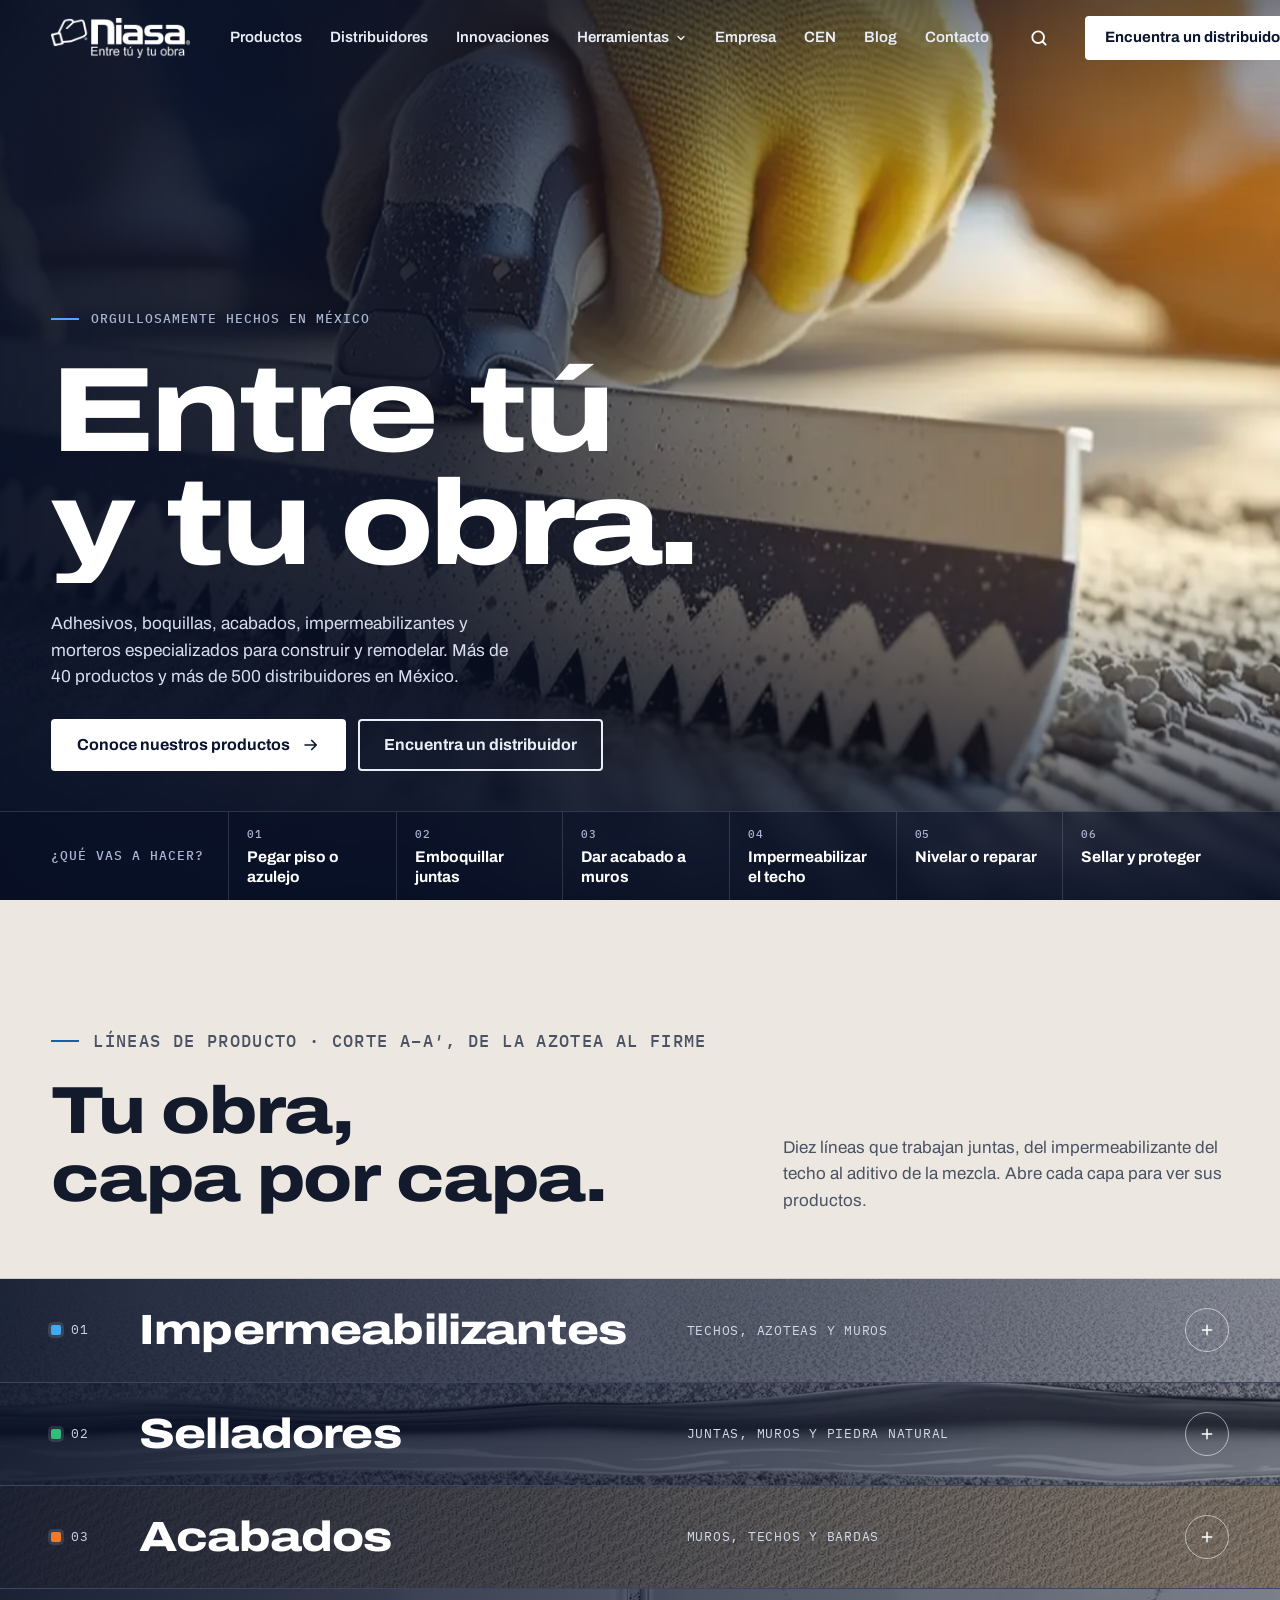
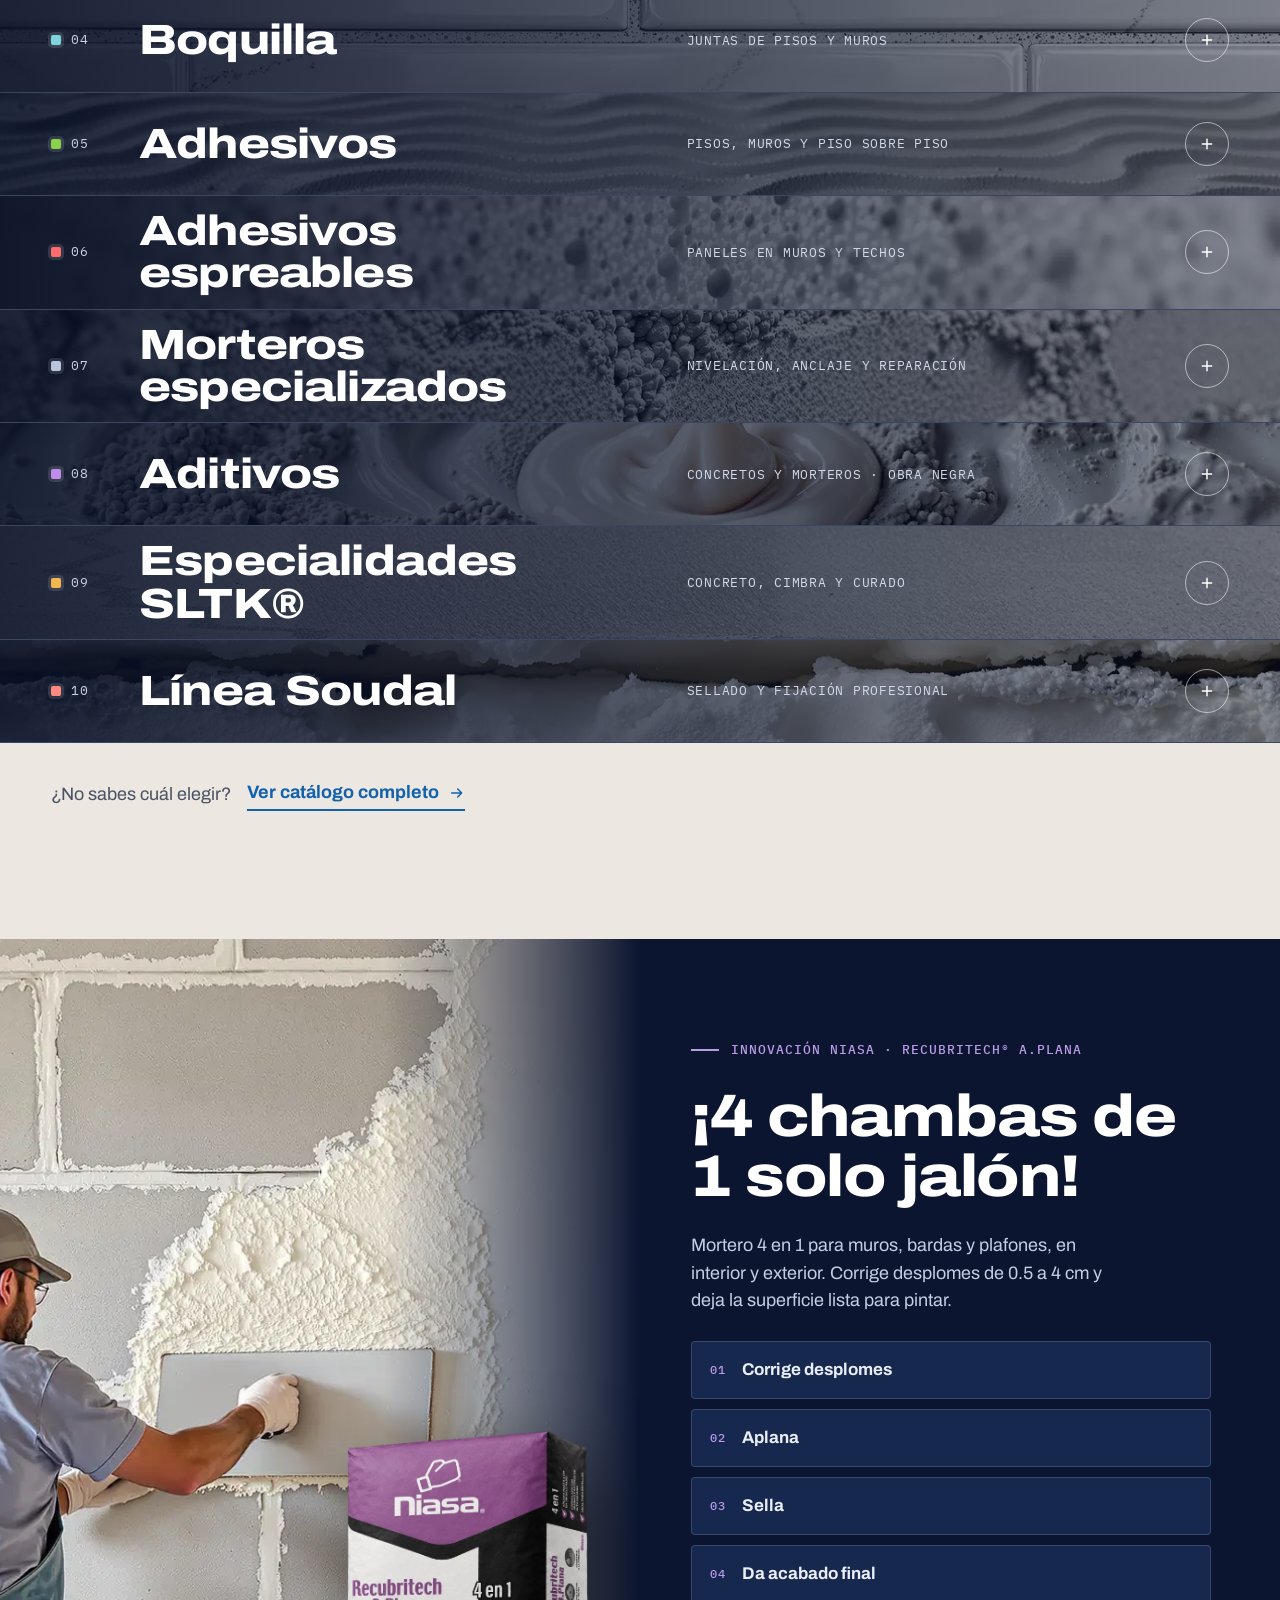
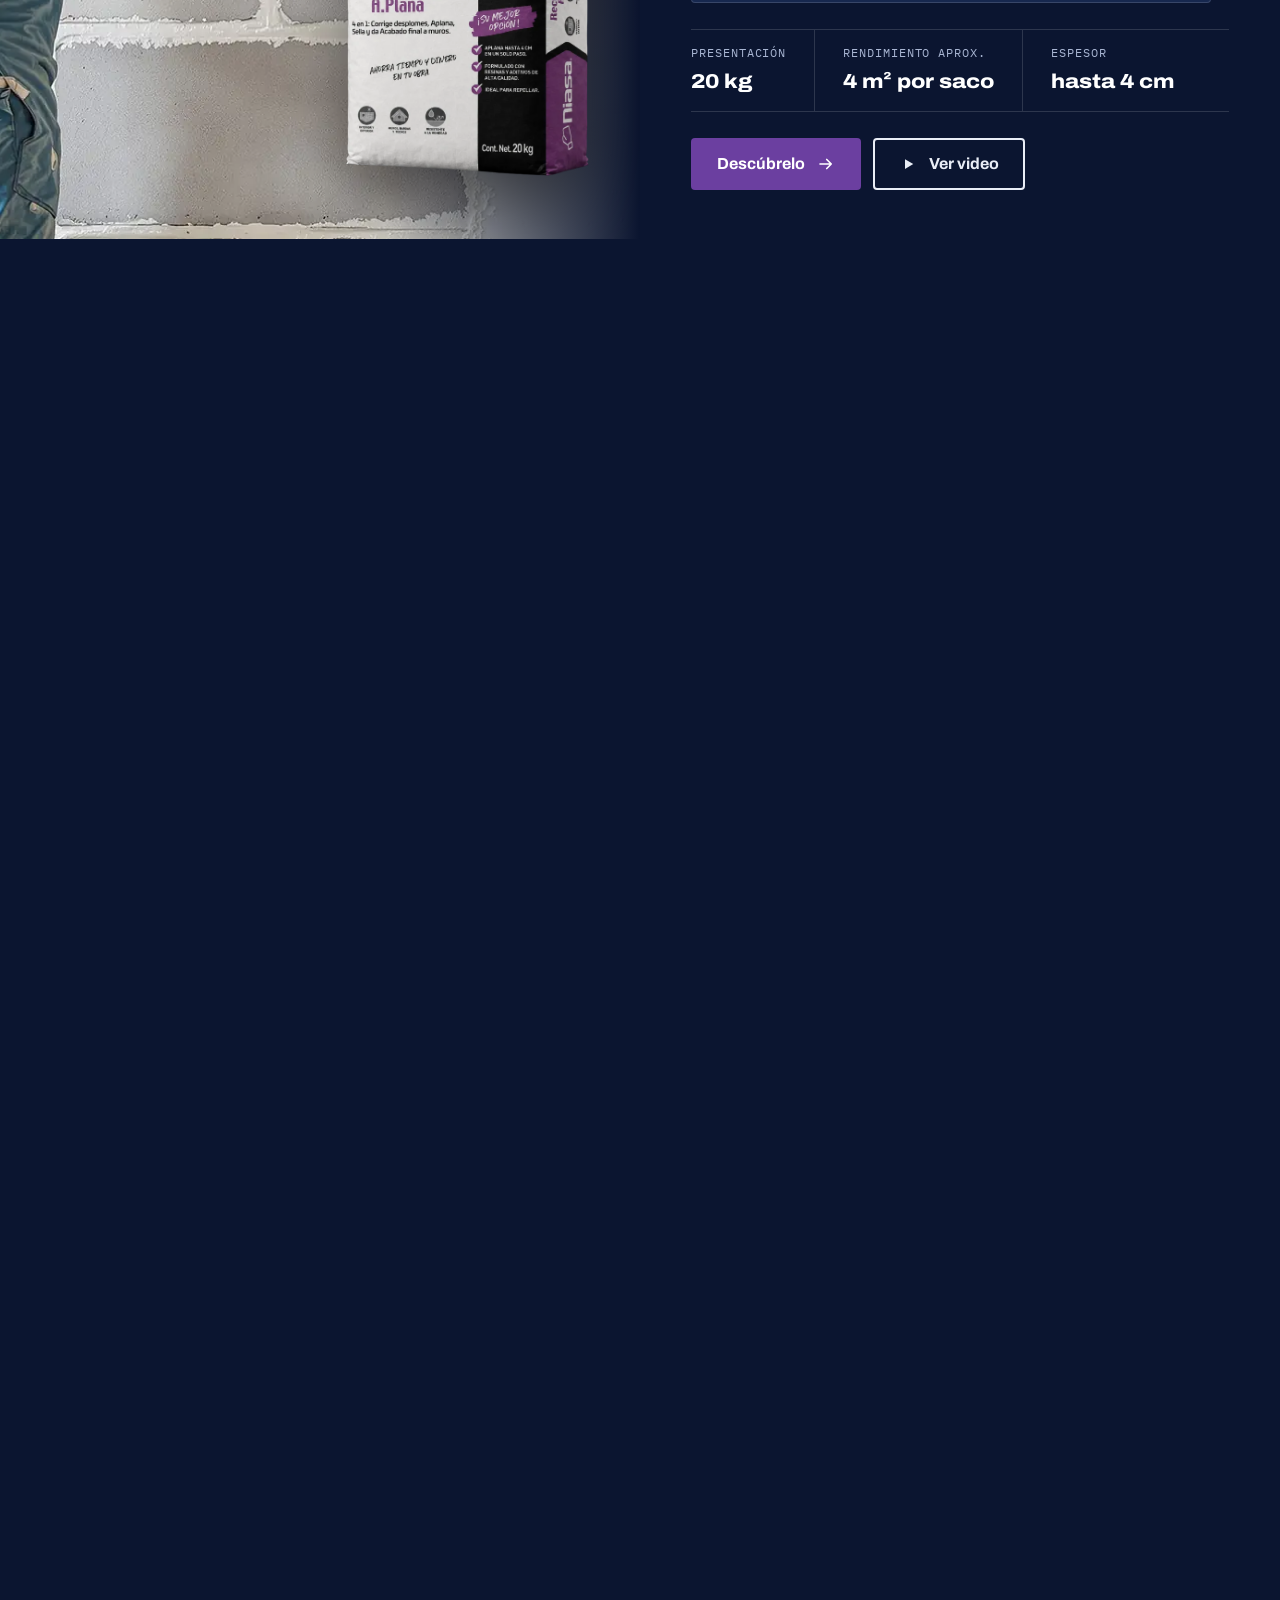
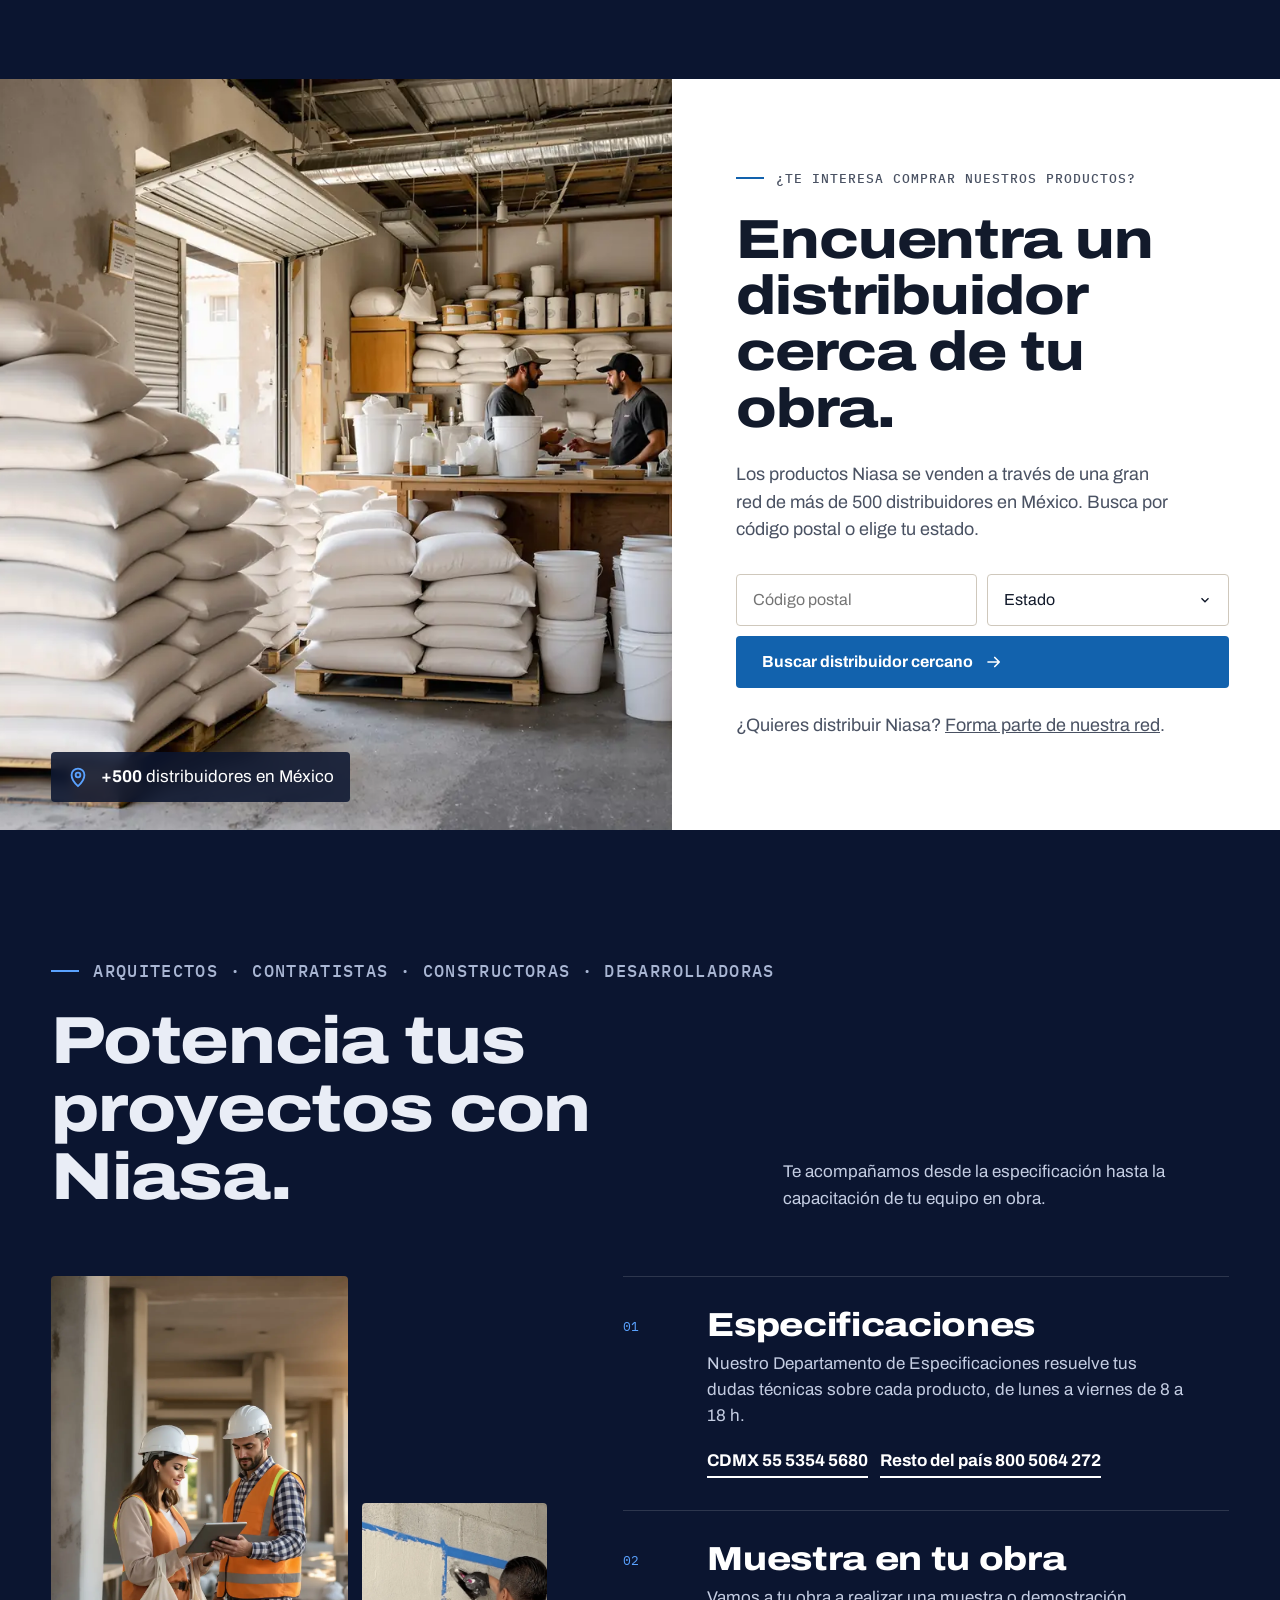
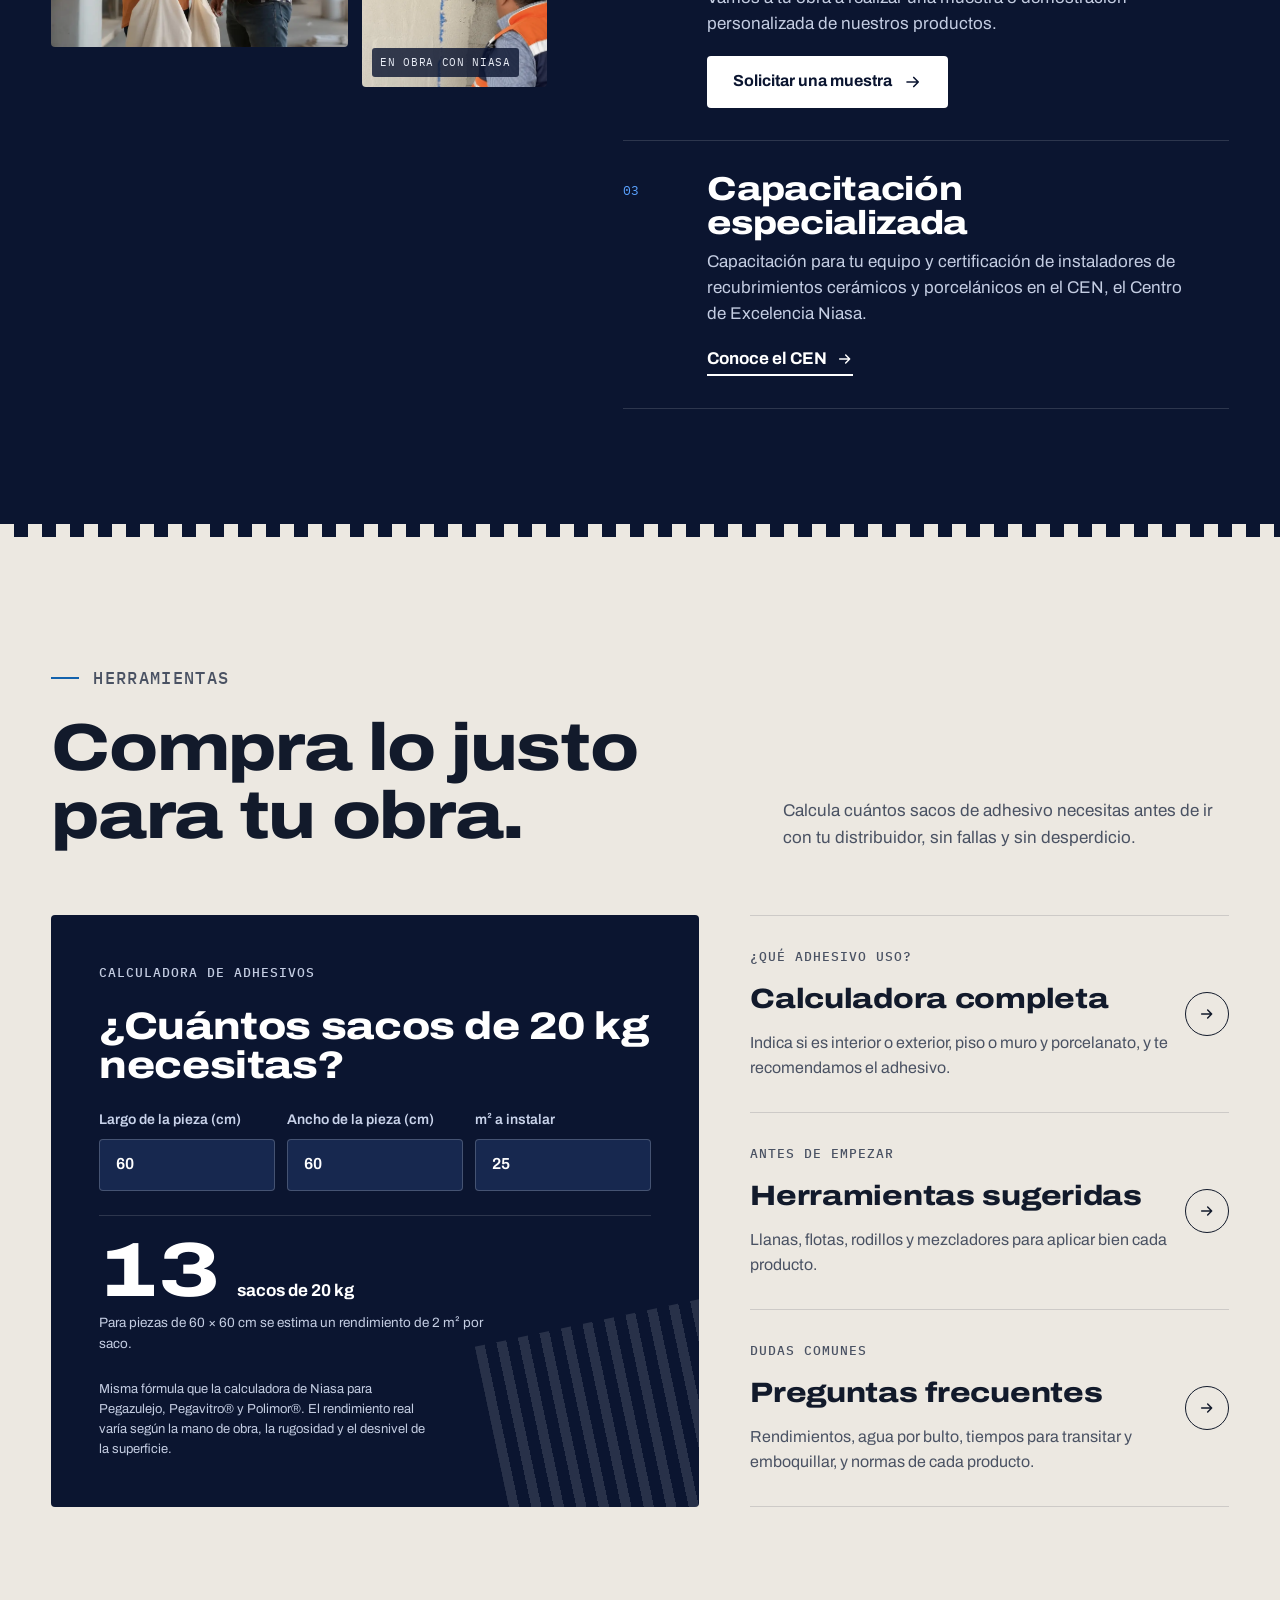
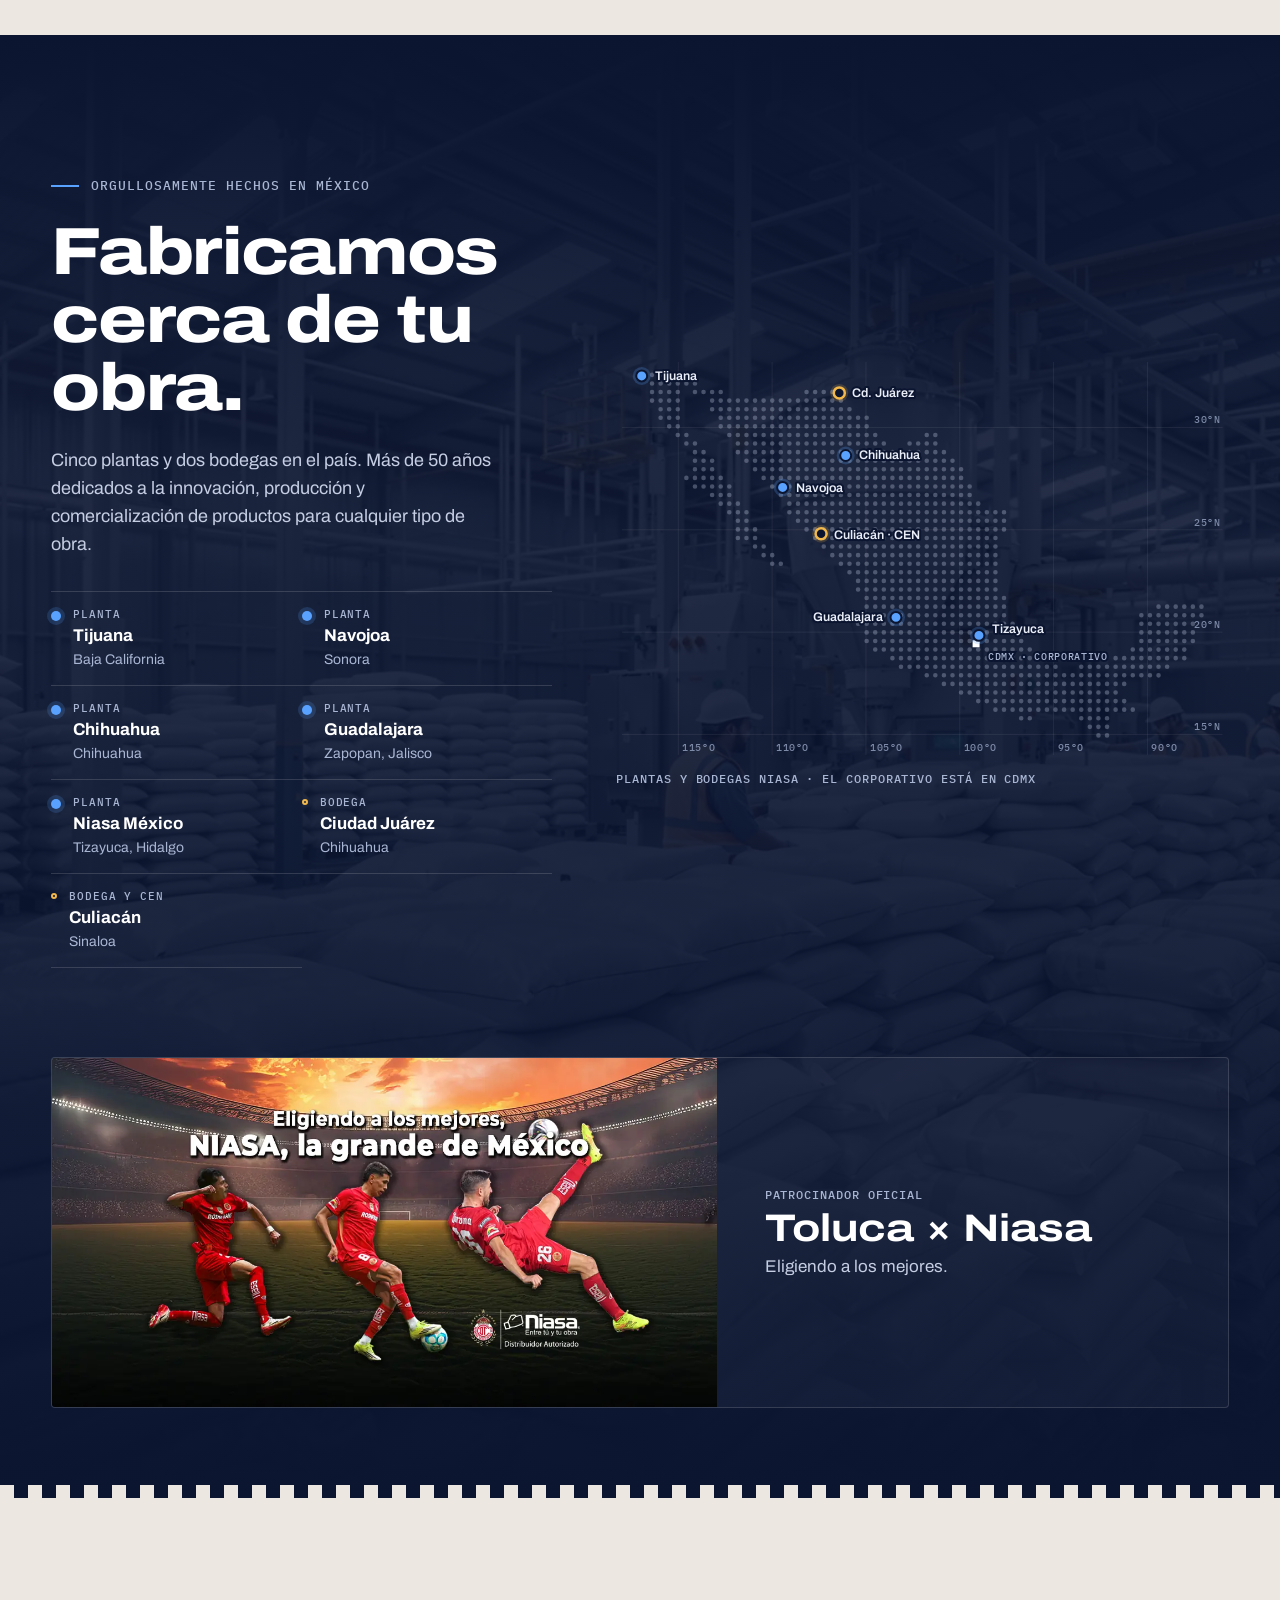
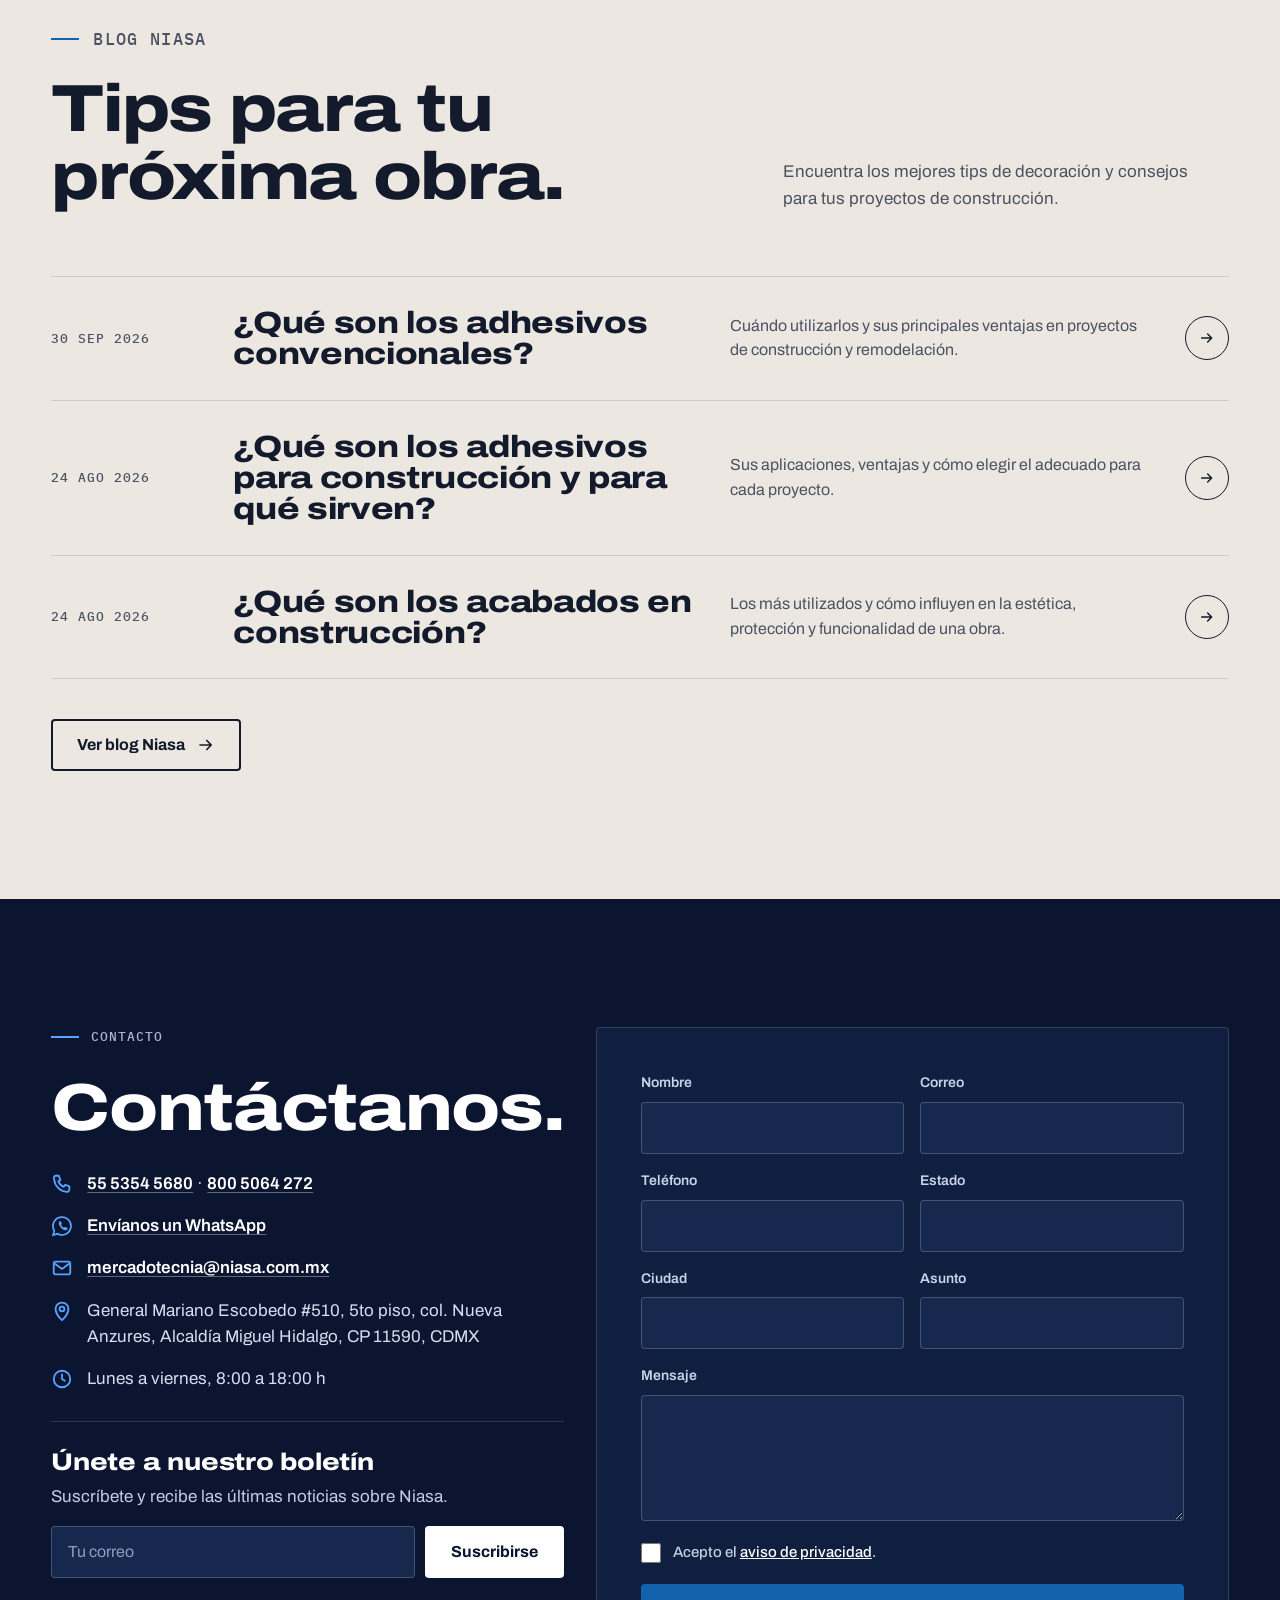
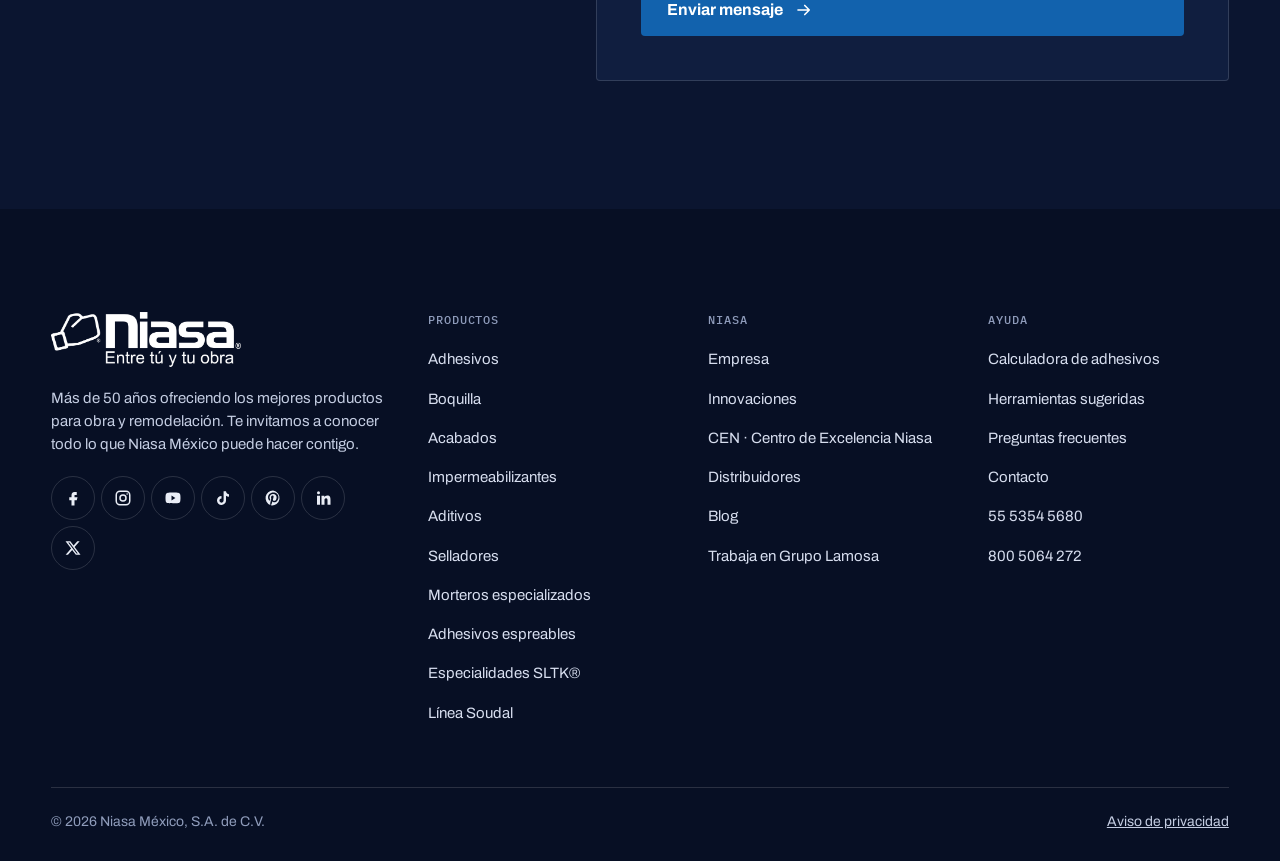
==== index.html @ dc8a88d6 "Rediseño home Niasa México: concepto Capa por capa Home autónomo (index + css + js + gracias) con la" ====
<!doctype html>
<html lang="es-MX">
<head>
<meta charset="utf-8">
<meta name="viewport" content="width=device-width, initial-scale=1">
<title>Niasa México | Adhesivos, boquillas, acabados e impermeabilizantes para tu obra</title>
<meta name="description" content="En Niasa encuentra todo para tu obra o remodelación. Desde adhesivos para azulejos, cerámicos, porcelanatos, hasta impermeabilizantes, selladores y más. Más de 50 años hechos en México.">
<link rel="canonical" href="https://niasa.com.mx/">
<meta name="theme-color" content="#0b1530">
<meta property="og:type" content="website">
<meta property="og:locale" content="es_MX">
<meta property="og:site_name" content="Niasa México">
<meta property="og:title" content="Niasa México · Entre tú y tu obra">
<meta property="og:description" content="Adhesivos, boquillas, acabados, impermeabilizantes y morteros especializados. Más de 40 productos y más de 500 distribuidores en México.">
<meta property="og:url" content="https://niasa.com.mx/">
<meta property="og:image" content="https://wearedatalab.github.io/niasa-mexico/img/og-niasa.jpg">
<meta property="og:image:width" content="1200">
<meta property="og:image:height" content="630">
<meta name="twitter:card" content="summary_large_image">
<link rel="icon" href="img/favicon.png">
<link rel="preconnect" href="https://fonts.googleapis.com">
<link rel="preconnect" href="https://fonts.gstatic.com" crossorigin>
<link href="https://fonts.googleapis.com/css2?family=Archivo:wdth,wght@62..125,100..900&family=IBM+Plex+Mono:wght@500&display=swap" rel="stylesheet">
<link rel="preload" as="image" href="img/w/hero.webp" imagesrcset="img/w/hero-1200.webp 1200w, img/w/hero.webp 2400w" imagesizes="100vw" media="(min-width:701px)">
<link rel="preload" as="image" href="img/w/hero-m.webp" media="(max-width:700px)">
<link rel="stylesheet" href="css/niasa.css">
<script type="application/ld+json">
{
  "@context":"https://schema.org",
  "@graph":[
    {
      "@type":"Organization",
      "@id":"https://niasa.com.mx/#org",
      "name":"Niasa México",
      "alternateName":"Niasa",
      "slogan":"Entre tú y tu obra",
      "url":"https://niasa.com.mx/",
      "logo":"https://niasa.com.mx/wp-content/uploads/2023/01/logo-niasa-principal-white-e1674158984198.png",
      "description":"Fabricante mexicano de adhesivos, boquillas, acabados, impermeabilizantes, aditivos, selladores y morteros especializados para obra y remodelación.",
      "email":"mercadotecnia@niasa.com.mx",
      "telephone":"+52-55-5354-5680",
      "address":{"@type":"PostalAddress","streetAddress":"General Mariano Escobedo #510, 5to piso, col. Nueva Anzures","addressLocality":"Alcaldía Miguel Hidalgo","addressRegion":"CDMX","postalCode":"11590","addressCountry":"MX"},
      "contactPoint":[
        {"@type":"ContactPoint","telephone":"+52-55-5354-5680","contactType":"customer service","areaServed":"MX","availableLanguage":"es","hoursAvailable":{"@type":"OpeningHoursSpecification","dayOfWeek":["Monday","Tuesday","Wednesday","Thursday","Friday"],"opens":"08:00","closes":"18:00"}},
        {"@type":"ContactPoint","telephone":"+52-800-5064-272","contactType":"customer service","areaServed":"MX","contactOption":"TollFree","availableLanguage":"es"}
      ],
      "sameAs":["https://www.facebook.com/niasamx/","https://www.instagram.com/niasa_mexico/","https://www.youtube.com/channel/UCPmhU4SV0u3nh4hevRRt4DQ","https://www.tiktok.com/@niasa_mexico","https://www.pinterest.com.mx/niasamx/","https://www.linkedin.com/company/niasamx","https://twitter.com/NiasaMexico"]
    },
    {"@type":"WebSite","@id":"https://niasa.com.mx/#web","url":"https://niasa.com.mx/","name":"Niasa México","inLanguage":"es-MX","publisher":{"@id":"https://niasa.com.mx/#org"},
     "potentialAction":{"@type":"SearchAction","target":"https://niasa.com.mx/?s={search_term_string}","query-input":"required name=search_term_string"}}
  ]
}
</script>
</head>
<body>
<svg width="0" height="0" style="position:absolute" aria-hidden="true">
  <symbol id="i-flecha" viewBox="0 0 24 24" fill="none" stroke="currentColor" stroke-width="2.2" stroke-linecap="round" stroke-linejoin="round"><path d="M4 12h15M13 6l6 6-6 6"/></symbol>
  <symbol id="i-mas" viewBox="0 0 24 24" fill="none" stroke="currentColor" stroke-width="2.2" stroke-linecap="round"><path d="M12 5v14M5 12h14"/></symbol>
  <symbol id="i-chev" viewBox="0 0 24 24" fill="none" stroke="currentColor" stroke-width="2.6" stroke-linecap="round" stroke-linejoin="round"><path d="m6 9 6 6 6-6"/></symbol>
  <symbol id="i-buscar" viewBox="0 0 24 24" fill="none" stroke="currentColor" stroke-width="2.2" stroke-linecap="round"><circle cx="11" cy="11" r="7"/><path d="m20 20-3.5-3.5"/></symbol>
  <symbol id="i-pin" viewBox="0 0 24 24" fill="none" stroke="currentColor" stroke-width="2" stroke-linejoin="round"><path d="M12 22s7-6.4 7-12.2A7 7 0 0 0 5 9.8C5 15.6 12 22 12 22z"/><circle cx="12" cy="9.8" r="2.6"/></symbol>
  <symbol id="i-tel" viewBox="0 0 24 24" fill="none" stroke="currentColor" stroke-width="2" stroke-linejoin="round"><path d="M5 3h3.5l1.8 4.6-2.3 1.5a11 11 0 0 0 6 6l1.5-2.3L20 14.6V18a2.6 2.6 0 0 1-2.8 2.6C9.8 20 4 14.2 3.4 6.8A2.6 2.6 0 0 1 5 3z"/></symbol>
  <symbol id="i-mail" viewBox="0 0 24 24" fill="none" stroke="currentColor" stroke-width="2" stroke-linejoin="round"><rect x="3" y="5" width="18" height="14" rx="2"/><path d="m4 7 8 6 8-6"/></symbol>
  <symbol id="i-reloj" viewBox="0 0 24 24" fill="none" stroke="currentColor" stroke-width="2" stroke-linecap="round"><circle cx="12" cy="12" r="9"/><path d="M12 7v5l3 2"/></symbol>
  <symbol id="i-play" viewBox="0 0 24 24" fill="currentColor"><path d="M8 5.5v13l11-6.5z"/></symbol>
  <symbol id="i-wa" viewBox="0 0 24 24"><path d="M12 2.2a9.8 9.8 0 0 0-8.4 14.9L2.3 21.8l4.8-1.3A9.8 9.8 0 1 0 12 2.2z" fill="none" stroke="currentColor" stroke-width="1.9"/><path d="M8.6 7.3c.3-.5.6-.6.9-.6h.6c.2 0 .5 0 .7.5l.9 2.1c.1.2.1.4 0 .6l-.6.8c-.1.2-.1.4 0 .6.6 1 1.4 1.8 2.4 2.4.2.1.4.1.6 0l.8-.6c.2-.1.4-.1.6 0l2.1.9c.4.2.5.4.5.7v.6c0 .3 0 .6-.6.9-.6.3-1.6.6-2.6.3-1.3-.4-2.7-1.2-3.9-2.4s-2-2.6-2.4-3.9c-.3-1 0-2 .3-2.6z" fill="currentColor"/></symbol>
  <symbol id="i-fb" viewBox="0 0 24 24" fill="currentColor"><path d="M14 8h3V4h-3c-2.8 0-4 1.8-4 4.5V11H7v4h3v7h4v-7h3l1-4h-4V8.6c0-.4.3-.6.6-.6z"/></symbol>
  <symbol id="i-ig" viewBox="0 0 24 24" fill="none" stroke="currentColor" stroke-width="2"><rect x="3" y="3" width="18" height="18" rx="5"/><circle cx="12" cy="12" r="4"/><circle cx="17.5" cy="6.5" r="1" fill="currentColor" stroke="none"/></symbol>
  <symbol id="i-yt" viewBox="0 0 24 24" fill="currentColor"><path d="M21.6 7.2a2.7 2.7 0 0 0-1.9-1.9C18 4.8 12 4.8 12 4.8s-6 0-7.7.5a2.7 2.7 0 0 0-1.9 1.9C2 8.9 2 12 2 12s0 3.1.4 4.8a2.7 2.7 0 0 0 1.9 1.9c1.7.5 7.7.5 7.7.5s6 0 7.7-.5a2.7 2.7 0 0 0 1.9-1.9c.4-1.7.4-4.8.4-4.8s0-3.1-.4-4.8zM10 15.2V8.8l5.2 3.2z"/></symbol>
  <symbol id="i-tt" viewBox="0 0 24 24" fill="currentColor"><path d="M16 3c.3 2.2 1.7 3.7 4 4v3.2c-1.5 0-2.9-.4-4-1.2v6.2A6 6 0 1 1 10 9.3v3.3a2.8 2.8 0 1 0 2.8 2.8V3H16z"/></symbol>
  <symbol id="i-pt" viewBox="0 0 24 24" fill="currentColor"><path d="M12 2a10 10 0 0 0-3.6 19.3c-.1-.8-.2-2 0-2.9l1.3-5.4s-.3-.7-.3-1.6c0-1.5.9-2.6 2-2.6.9 0 1.4.7 1.4 1.5 0 .9-.6 2.3-.9 3.6-.3 1.1.5 1.9 1.6 1.9 1.9 0 3.3-2 3.3-4.9 0-2.6-1.9-4.4-4.5-4.4-3.1 0-4.9 2.3-4.9 4.7 0 .9.4 1.9.8 2.5.1.1.1.2.1.3l-.3 1.2c0 .2-.2.3-.4.2-1.4-.6-2.2-2.6-2.2-4.2 0-3.4 2.5-6.6 7.2-6.6 3.8 0 6.7 2.7 6.7 6.3 0 3.7-2.4 6.8-5.6 6.8-1.1 0-2.2-.6-2.5-1.3l-.7 2.6c-.2.9-.9 2.1-1.3 2.8A10 10 0 1 0 12 2z"/></symbol>
  <symbol id="i-in" viewBox="0 0 24 24" fill="currentColor"><path d="M4 9h4v12H4zM6 3a2 2 0 1 1 0 4 2 2 0 0 1 0-4zM10 9h3.8v1.7h.1c.5-1 1.8-2 3.7-2 4 0 4.4 2.6 4.4 6V21h-4v-5.6c0-1.3 0-3-1.9-3s-2.1 1.4-2.1 2.9V21h-4z"/></symbol>
  <symbol id="i-x" viewBox="0 0 24 24" fill="currentColor"><path d="M17.8 3h3.1l-6.8 7.8L22 21h-6.2l-4.9-6.4L5.3 21H2.2l7.3-8.3L2 3h6.4l4.4 5.8L17.8 3zm-1.1 16.2h1.7L7.4 4.7H5.6z"/></symbol>
</svg>

<a class="skip" href="#contenido">Ir al contenido</a>

<!-- ================= HEADER ================= -->
<header class="header" id="header">
  <div class="header__in">
    <a class="logo" href="https://niasa.com.mx/" aria-label="Niasa México, inicio">
      <img src="img/w/logo-niasa.webp" alt="Niasa · Entre tú y tu obra" width="640" height="185">
    </a>
    <nav class="nav" aria-label="Principal">
      <a href="https://niasa.com.mx/productos/">Productos</a>
      <a href="https://niasa.com.mx/distribuidores-niasa/">Distribuidores</a>
      <a href="https://niasa.com.mx/innovaciones/">Innovaciones</a>
      <div class="nav__drop">
        <button type="button" aria-expanded="false" aria-controls="menu-herr">Herramientas <svg aria-hidden="true"><use href="#i-chev"/></svg></button>
        <div class="nav__menu" id="menu-herr">
          <a href="https://niasa.com.mx/calculadora-de-adhesivos/">Calculadora de adhesivos</a>
          <a href="https://niasa.com.mx/herramientas-sugeridas/">Herramientas sugeridas</a>
          <a href="https://niasa.com.mx/preguntas-frecuentes/">Preguntas frecuentes</a>
        </div>
      </div>
      <a href="https://niasa.com.mx/empresa-niasa/">Empresa</a>
      <a href="https://niasa.com.mx/cen/">CEN</a>
      <a href="https://niasa.com.mx/blog/">Blog</a>
      <a href="#contacto">Contacto</a>
    </nav>
    <a class="header__buscar" href="https://niasa.com.mx/?s=" aria-label="Buscar en el sitio"><svg aria-hidden="true"><use href="#i-buscar"/></svg></a>
    <a class="btn btn--blanco header__cta" href="#distribuidores">Encuentra un distribuidor</a>
    <button class="burger" type="button" aria-expanded="false" aria-controls="movil" aria-label="Abrir menú"><span></span></button>
  </div>
</header>
<div class="movil" id="movil" hidden>
  <a href="https://niasa.com.mx/productos/">Productos</a>
  <a href="https://niasa.com.mx/distribuidores-niasa/">Distribuidores</a>
  <a href="https://niasa.com.mx/innovaciones/">Innovaciones</a>
  <div class="movil__sub">
    <a href="https://niasa.com.mx/calculadora-de-adhesivos/">Calculadora de adhesivos</a>
    <a href="https://niasa.com.mx/herramientas-sugeridas/">Herramientas sugeridas</a>
    <a href="https://niasa.com.mx/preguntas-frecuentes/">Preguntas frecuentes</a>
  </div>
  <a href="https://niasa.com.mx/empresa-niasa/">Empresa</a>
  <a href="https://niasa.com.mx/cen/">CEN</a>
  <a href="https://niasa.com.mx/blog/">Blog</a>
  <a href="#contacto">Contacto</a>
  <a class="btn btn--blanco" href="#distribuidores">Encuentra un distribuidor</a>
</div>

<main id="contenido">

<!-- ================= HERO ================= -->
<section class="hero osc" aria-labelledby="hero-t">
  <div class="hero__media">
    <picture>
      <source media="(max-width:700px)" srcset="img/w/hero-m.webp" width="900" height="1098">
      <img src="img/w/hero.webp" srcset="img/w/hero-1200.webp 1200w, img/w/hero.webp 2400w" sizes="100vw" width="2400" height="1029" alt="Instalador extendiendo adhesivo con llana dentada sobre un firme de concreto" fetchpriority="high">
    </picture>
  </div>
  <div class="hero__in">
    <p class="hero__eyebrow mono">Orgullosamente hechos en México</p>
    <h1 id="hero-t"><span class="l"><span>Entre tú</span></span><span class="l"><span>y tu obra.</span></span></h1>
    <p class="hero__lead">Adhesivos, boquillas, acabados, impermeabilizantes y morteros especializados para construir y remodelar. Más de 40 productos y más de 500 distribuidores en México.</p>
    <div class="hero__acciones">
      <a class="btn btn--blanco" href="#lineas">Conoce nuestros productos <svg aria-hidden="true"><use href="#i-flecha"/></svg></a>
      <a class="btn btn--linea" href="#distribuidores">Encuentra un distribuidor</a>
    </div>
  </div>
  <div class="tareas">
    <div class="tareas__in">
      <p class="tareas__titulo mono" id="tareas-t">¿Qué vas a hacer?</p>
      <ul aria-labelledby="tareas-t">
        <li><button class="tarea" type="button" data-capa="adhesivos"><span class="mono">01</span><b>Pegar piso o azulejo</b></button></li>
        <li><button class="tarea" type="button" data-capa="boquilla"><span class="mono">02</span><b>Emboquillar juntas</b></button></li>
        <li><button class="tarea" type="button" data-capa="acabados"><span class="mono">03</span><b>Dar acabado a muros</b></button></li>
        <li><button class="tarea" type="button" data-capa="impermeabilizantes"><span class="mono">04</span><b>Impermeabilizar el techo</b></button></li>
        <li><button class="tarea" type="button" data-capa="morteros"><span class="mono">05</span><b>Nivelar o reparar</b></button></li>
        <li><button class="tarea" type="button" data-capa="selladores"><span class="mono">06</span><b>Sellar y proteger</b></button></li>
      </ul>
    </div>
  </div>
</section>

<!-- ================= LÍNEAS: CORTE DE OBRA ================= -->
<section class="corte sec" id="lineas" aria-labelledby="lineas-t">
  <div class="wrap">
    <div class="sec__cab">
      <p class="mono">Líneas de producto · Corte A–A′, de la azotea al firme</p>
      <h2 id="lineas-t">Tu obra,<br>capa por capa.</h2>
      <p>Diez líneas que trabajan juntas, del impermeabilizante del techo al aditivo de la mezcla. Abre cada capa para ver sus productos.</p>
    </div>
  </div>

  <ol class="estratos">
    <li class="estrato" id="capa-impermeabilizantes" style="--tono:#3fa9f5">
      <div class="estrato__tex"><img src="img/w/t-imper.webp" alt="" loading="lazy" width="1440" height="617"></div>
      <button class="estrato__cab" type="button" aria-expanded="false" aria-controls="p-imper">
        <span class="estrato__num">01</span>
        <span class="estrato__nombre">Impermeabilizantes</span>
        <span class="estrato__donde">Techos, azoteas y muros</span>
        <span class="estrato__mas" aria-hidden="true"><svg><use href="#i-mas"/></svg></span>
      </button>
      <div class="estrato__panel" id="p-imper"><div>
        <div class="estrato__cuerpo">
          <div class="estrato__texto">
            <p>Protegen techos, muros y superficies expuestas a la humedad, evitan filtraciones y prolongan la vida útil de las construcciones. Para obra nueva, mantenimiento y rehabilitación.</p>
            <a class="enlace" href="https://niasa.com.mx/impermeabilizantes/">Ver impermeabilizantes <svg aria-hidden="true"><use href="#i-flecha"/></svg></a>
          </div>
          <ul class="estrato__prods">
            <li>Impertech® Plus · 10 años</li><li>Impertech® 5 años</li><li>Impertech® Fibratado</li><li>Impertech® Obra</li><li>Impertech® Cemento Reparador Plástico</li><li>Niasa® Last IG-C</li><li>Bluefence®</li>
          </ul>
          <div class="estrato__packs">
            <img src="img/prod/impertech-plus.webp" alt="Cubeta de Impertech Plus" loading="lazy" width="248" height="360">
            <img src="img/prod/impertech-5.webp" alt="Cubeta de Impertech 5 años" loading="lazy" width="248" height="360">
            <img src="img/prod/impertech-fibratado.webp" alt="Cubeta de Impertech Fibratado" loading="lazy" width="248" height="360">
          </div>
        </div>
      </div></div>
    </li>

    <li class="estrato" id="capa-selladores" style="--tono:#2fbf7a">
      <div class="estrato__tex"><img src="img/w/t-sellador.webp" alt="" loading="lazy" width="1440" height="617"></div>
      <button class="estrato__cab" type="button" aria-expanded="false" aria-controls="p-sella">
        <span class="estrato__num">02</span>
        <span class="estrato__nombre">Selladores</span>
        <span class="estrato__donde">Juntas, muros y piedra natural</span>
        <span class="estrato__mas" aria-hidden="true"><svg><use href="#i-mas"/></svg></span>
      </button>
      <div class="estrato__panel" id="p-sella"><div>
        <div class="estrato__cuerpo">
          <div class="estrato__texto">
            <p>Protegen las juntas de pisos y muros contra hongos y manchas, mejoran la aplicación de pinturas y morteros y mantienen la apariencia natural de la piedra.</p>
            <a class="enlace" href="https://niasa.com.mx/selladores/">Ver selladores <svg aria-hidden="true"><use href="#i-flecha"/></svg></a>
          </div>
          <ul class="estrato__prods">
            <li>Sellatech®</li><li>Sellador Profesional para Boquilla</li><li>Sellador Base Solvente</li>
          </ul>
          <div class="estrato__packs">
            <img src="img/prod/sellatech.webp" alt="Envase de Sellatech" loading="lazy" width="250" height="360">
            <img src="img/prod/sellador-boquilla.webp" alt="Envase de Sellador Profesional para Boquilla" loading="lazy" width="251" height="360">
            <img src="img/prod/sellador-base-solvente.webp" alt="Envase de Sellador Base Solvente" loading="lazy" width="250" height="360">
          </div>
        </div>
      </div></div>
    </li>

    <li class="estrato" id="capa-acabados" style="--tono:#f07a2b">
      <div class="estrato__tex"><img src="img/w/t-acabados.webp" alt="" loading="lazy" width="1440" height="617"></div>
      <button class="estrato__cab" type="button" aria-expanded="false" aria-controls="p-acab">
        <span class="estrato__num">03</span>
        <span class="estrato__nombre">Acabados</span>
        <span class="estrato__donde">Muros, techos y bardas</span>
        <span class="estrato__mas" aria-hidden="true"><svg><use href="#i-mas"/></svg></span>
      </button>
      <div class="estrato__panel" id="p-acab"><div>
        <div class="estrato__cuerpo">
          <div class="estrato__texto">
            <p>Estucos y basecoats para dar acabado final a muros, techos y bardas de tabique, block y concreto, en interior o exterior. Del extra fino al rústico, en un solo paso.</p>
            <a class="enlace" href="https://niasa.com.mx/estucos/">Ver acabados <svg aria-hidden="true"><use href="#i-flecha"/></svg></a>
          </div>
          <ul class="estrato__prods">
            <li>Recubritech® Extra Fino</li><li>Recubritech® Fino</li><li>Recubritech® Grueso</li><li>Recubritech® Extra Grueso</li><li>Recubritech® Ultra Liso</li><li>Recubritech® A.Plana</li><li>OxiMuro®</li><li>Kretbond®</li><li>Pegaestireno</li>
          </ul>
          <div class="estrato__packs">
            <img src="img/prod/recubritech-extrafino.webp" alt="Saco de Recubritech Extra Fino" loading="lazy" width="250" height="360">
            <img src="img/prod/recubritech-fino.webp" alt="Saco de Recubritech Fino" loading="lazy" width="245" height="360">
            <img src="img/prod/oximuro.webp" alt="Saco de OxiMuro" loading="lazy" width="234" height="360">
          </div>
        </div>
      </div></div>
    </li>

    <li class="estrato" id="capa-boquilla" style="--tono:#7fd3df">
      <div class="estrato__tex"><img src="img/w/t-boquilla.webp" alt="" loading="lazy" width="1440" height="617"></div>
      <button class="estrato__cab" type="button" aria-expanded="false" aria-controls="p-boqu">
        <span class="estrato__num">04</span>
        <span class="estrato__nombre">Boquilla</span>
        <span class="estrato__donde">Juntas de pisos y muros</span>
        <span class="estrato__mas" aria-hidden="true"><svg><use href="#i-mas"/></svg></span>
      </button>
      <div class="estrato__panel" id="p-boqu"><div>
        <div class="estrato__cuerpo">
          <div class="estrato__texto">
            <p>Para rellenar, proteger y embellecer juntas finas, anchas y de alto desempeño en cerámica, porcelanato, piedra natural, mármol y barro.</p>
            <a class="enlace" href="https://niasa.com.mx/emboquilladores/">Ver boquillas <svg aria-hidden="true"><use href="#i-flecha"/></svg></a>
          </div>
          <ul class="estrato__prods">
            <li>UltraGrout Boquichamp®</li><li>Boquichamp® Ultrafino</li><li>Boquichamp® Fluido y Sellado</li><li>Boquipoxy®</li>
          </ul>
          <div class="estrato__packs">
            <img src="img/prod/ultragrout-boquichamp.webp" alt="Empaques de UltraGrout Boquichamp" loading="lazy" width="489" height="360">
            <img src="img/prod/boquipoxy.webp" alt="Cubeta de Boquipoxy" loading="lazy" width="248" height="360">
          </div>
        </div>
      </div></div>
    </li>

    <li class="estrato" id="capa-adhesivos" style="--tono:#8bd14a">
      <div class="estrato__tex"><img src="img/w/t-adhesivo.webp" alt="" loading="lazy" width="1440" height="617"></div>
      <button class="estrato__cab" type="button" aria-expanded="false" aria-controls="p-adhe">
        <span class="estrato__num">05</span>
        <span class="estrato__nombre">Adhesivos</span>
        <span class="estrato__donde">Pisos, muros y piso sobre piso</span>
        <span class="estrato__mas" aria-hidden="true"><svg><use href="#i-mas"/></svg></span>
      </button>
      <div class="estrato__panel" id="p-adhe"><div>
        <div class="estrato__cuerpo">
          <div class="estrato__texto">
            <p>Adhesivos convencionales y modificados para cerámicos, porcelánicos, porcelanatos, azulejo, piedra natural, mosaico veneciano y más. Pegavitro®, el adhesivo piso sobre piso más usado en México.</p>
            <a class="enlace" href="https://niasa.com.mx/adhesivos/">Ver adhesivos <svg aria-hidden="true"><use href="#i-flecha"/></svg></a>
          </div>
          <ul class="estrato__prods">
            <li>Pegavitro®</li><li>Pegazulejo</li><li>Polimor®</li><li>Fijaporcelánicos® y Porcelanatos</li><li>GrisPRO Rápido</li><li>Pegamármol®</li><li>Fijapiso®</li><li>FijaTeja®</li><li>Adhesivo para Albercas</li><li>Ceramic Right Mortar</li><li>Mortarbond® Tile</li>
          </ul>
          <div class="estrato__packs">
            <img src="img/prod/pegavitro.webp" alt="Saco de Pegavitro" loading="lazy" width="257" height="360">
            <img src="img/prod/pegazulejo.webp" alt="Saco de Pegazulejo" loading="lazy" width="253" height="360">
            <img src="img/prod/fijaporcelanicos.webp" alt="Saco de Fijaporcelánicos y Porcelanatos" loading="lazy" width="249" height="360">
          </div>
        </div>
      </div></div>
    </li>

    <li class="estrato" id="capa-espreables" style="--tono:#ff6b6b">
      <div class="estrato__tex"><img src="img/w/t-espreable.webp" alt="" loading="lazy" width="1440" height="617"></div>
      <button class="estrato__cab" type="button" aria-expanded="false" aria-controls="p-espr">
        <span class="estrato__num">06</span>
        <span class="estrato__nombre">Adhesivos espreables</span>
        <span class="estrato__donde">Paneles en muros y techos</span>
        <span class="estrato__mas" aria-hidden="true"><svg><use href="#i-mas"/></svg></span>
      </button>
      <div class="estrato__panel" id="p-espr"><div>
        <div class="estrato__cuerpo">
          <div class="estrato__texto">
            <p>Para el montaje rápido de paneles de yeso, fibrocemento y poliestireno expandido y extruido. Instalaciones más rápidas, limpias y eficientes que con los métodos tradicionales.</p>
            <a class="enlace" href="https://niasa.com.mx/adhesivos-espreables/">Ver adhesivos espreables <svg aria-hidden="true"><use href="#i-flecha"/></svg></a>
          </div>
          <ul class="estrato__prods">
            <li>ADMASTER® Paneles</li>
          </ul>
          <div class="estrato__packs">
            <img src="img/prod/admaster-paneles.webp" alt="Lata de ADMASTER Paneles" loading="lazy" width="231" height="360">
          </div>
        </div>
      </div></div>
    </li>

    <li class="estrato" id="capa-morteros" style="--tono:#b8c4dc">
      <div class="estrato__tex"><img src="img/w/t-mortero.webp" alt="" loading="lazy" width="1440" height="617"></div>
      <button class="estrato__cab" type="button" aria-expanded="false" aria-controls="p-mort">
        <span class="estrato__num">07</span>
        <span class="estrato__nombre">Morteros especializados</span>
        <span class="estrato__donde">Nivelación, anclaje y reparación</span>
        <span class="estrato__mas" aria-hidden="true"><svg><use href="#i-mas"/></svg></span>
      </button>
      <div class="estrato__panel" id="p-mort"><div>
        <div class="estrato__cuerpo">
          <div class="estrato__texto">
            <p>Para nivelación, anclaje, reparación y aplicaciones que exigen resistencia, precisión y alto desempeño, en proyectos residenciales, comerciales e industriales.</p>
            <a class="enlace" href="https://niasa.com.mx/morteros-especializados/">Ver morteros especializados <svg aria-hidden="true"><use href="#i-flecha"/></svg></a>
          </div>
          <ul class="estrato__prods">
            <li>Autonivelor®</li><li>SLTK® Grout GE-N</li><li>Epoxybond®</li>
          </ul>
          <div class="estrato__packs">
            <img src="img/prod/autonivelor.webp" alt="Saco de Autonivelor" loading="lazy" width="244" height="360">
            <img src="img/prod/sltk-grout-gen.webp" alt="Empaques de SLTK Grout GE-N" loading="lazy" width="415" height="360">
          </div>
        </div>
      </div></div>
    </li>

    <li class="estrato" id="capa-aditivos" style="--tono:#c08bea">
      <div class="estrato__tex"><img src="img/w/t-aditivo.webp" alt="" loading="lazy" width="1440" height="617"></div>
      <button class="estrato__cab" type="button" aria-expanded="false" aria-controls="p-adit">
        <span class="estrato__num">08</span>
        <span class="estrato__nombre">Aditivos</span>
        <span class="estrato__donde">Concretos y morteros · obra negra</span>
        <span class="estrato__mas" aria-hidden="true"><svg><use href="#i-mas"/></svg></span>
      </button>
      <div class="estrato__panel" id="p-adit"><div>
        <div class="estrato__cuerpo">
          <div class="estrato__texto">
            <p>Optimizan el tiempo y el rendimiento de los materiales en la etapa de obra negra: promueven adherencia, aceleran el fraguado, fortifican y reducen la absorción de agua.</p>
            <a class="enlace" href="https://niasa.com.mx/aditivos/">Ver aditivos <svg aria-hidden="true"><use href="#i-flecha"/></svg></a>
          </div>
          <ul class="estrato__prods">
            <li>Niasabond®</li><li>Niasacreto Aditech®</li><li>Fraguarapid®</li><li>Membracure®</li><li>Niasagral® Plus</li>
          </ul>
          <div class="estrato__packs">
            <img src="img/prod/fraguarapid.webp" alt="Envase de Fraguarapid" loading="lazy" width="258" height="360">
            <img src="img/prod/niasagral-plus.webp" alt="Saco de Niasagral Plus" loading="lazy" width="249" height="360">
            <img src="img/prod/niasabond.webp" alt="Envase de Niasabond" loading="lazy" width="251" height="360">
          </div>
        </div>
      </div></div>
    </li>

    <li class="estrato" id="capa-especialidades" style="--tono:#f2b84b">
      <div class="estrato__tex"><img src="img/w/t-sltk.webp" alt="" loading="lazy" width="1440" height="617"></div>
      <button class="estrato__cab" type="button" aria-expanded="false" aria-controls="p-sltk">
        <span class="estrato__num">09</span>
        <span class="estrato__nombre">Especialidades SLTK®</span>
        <span class="estrato__donde">Concreto, cimbra y curado</span>
        <span class="estrato__mas" aria-hidden="true"><svg><use href="#i-mas"/></svg></span>
      </button>
      <div class="estrato__panel" id="p-sltk"><div>
        <div class="estrato__cuerpo">
          <div class="estrato__texto">
            <p>Desmoldantes para cimbra, endurecedores, membranas de curado, grouts y microfibras para necesidades específicas de instalación, protección y mantenimiento del concreto.</p>
            <a class="enlace" href="https://niasa.com.mx/especialidades-sltk/">Ver especialidades SLTK® <svg aria-hidden="true"><use href="#i-flecha"/></svg></a>
          </div>
          <ul class="estrato__prods">
            <li>SLTK® Desmol AE</li><li>SLTK® Desmol PF</li><li>SLTK® dur ES-S</li><li>SLTK® Membracril</li><li>SLTK® Grout GE-N</li><li>SLTK® Epoxybond</li><li>SLTK® Microfiber 600</li>
          </ul>
          <div class="estrato__packs">
            <img src="img/prod/sltk-desmol-ae.webp" alt="Cubeta de SLTK Desmol AE" loading="lazy" width="264" height="360">
            <img src="img/prod/sltk-dur-ess.webp" alt="Cubeta de SLTK dur ES-S" loading="lazy" width="257" height="360">
            <img src="img/prod/sltk-microfiber-600.webp" alt="Bolsa de SLTK Microfiber 600" loading="lazy" width="236" height="360">
          </div>
        </div>
      </div></div>
    </li>

    <li class="estrato" id="capa-soudal" style="--tono:#ff8a80">
      <div class="estrato__tex"><img src="img/w/t-soudal.webp" alt="" loading="lazy" width="1440" height="617"></div>
      <button class="estrato__cab" type="button" aria-expanded="false" aria-controls="p-soud">
        <span class="estrato__num">10</span>
        <span class="estrato__nombre">Línea Soudal</span>
        <span class="estrato__donde">Sellado y fijación profesional</span>
        <span class="estrato__mas" aria-hidden="true"><svg><use href="#i-mas"/></svg></span>
      </button>
      <div class="estrato__panel" id="p-soud"><div>
        <div class="estrato__cuerpo">
          <div class="estrato__texto">
            <p>Selladores y adhesivos de alto desempeño para unir, fijar y proteger elementos constructivos, con resultados duraderos en interiores y exteriores.</p>
            <a class="enlace" href="https://niasa.com.mx/linea-soudal/">Ver línea Soudal <svg aria-hidden="true"><use href="#i-flecha"/></svg></a>
          </div>
          <ul class="estrato__prods">
            <li>Multibond MS35</li><li>Soudaflex 33SL</li><li>Fix All High Tack</li>
          </ul>
          <div class="estrato__packs estrato__packs--tubos">
            <img src="img/prod/soudaflex-33sl.webp" alt="Cartucho de Soudaflex 33SL" loading="lazy" width="52" height="360">
            <img src="img/prod/fix-all-high-tack.webp" alt="Cartucho de Fix All High Tack" loading="lazy" width="60" height="360">
            <img src="img/prod/multibond-ms35.webp" alt="Cartucho de Multibond MS35" loading="lazy" width="54" height="360">
          </div>
        </div>
      </div></div>
    </li>
  </ol>

  <div class="wrap corte__pie">
    <p>¿No sabes cuál elegir? <a class="enlace" href="https://niasa.com.mx/productos/">Ver catálogo completo <svg aria-hidden="true"><use href="#i-flecha"/></svg></a></p>
  </div>
</section>

<!-- ================= A.PLANA 4 EN 1 ================= -->
<section class="aplana" id="aplana" aria-labelledby="aplana-t">
  <div class="aplana__pista">
    <div class="aplana__fijo">
      <div class="aplana__foto">
        <img src="img/w/aplana.webp" alt="Muro de block mitad en obra negra y mitad aplanado y terminado" loading="lazy" width="1600" height="893">
        <img class="aplana__saco" src="img/prod/aplana.webp" alt="Saco de Recubritech A.Plana, mortero 4 en 1" loading="lazy" width="525" height="745">
      </div>
      <div class="aplana__txt">
        <p class="mono">Innovación Niasa · Recubritech® A.Plana</p>
        <h2 id="aplana-t">¡4 chambas de 1 solo jalón!</h2>
        <p class="aplana__lead">Mortero 4 en 1 para muros, bardas y plafones, en interior y exterior. Corrige desplomes de 0.5 a 4 cm y deja la superficie lista para pintar.</p>
        <div class="capas4" aria-label="Las cuatro funciones de A.Plana" role="list">
          <div class="capa4" style="--i:0" role="listitem"><span class="mono">01</span> Corrige desplomes</div>
          <div class="capa4" style="--i:1" role="listitem"><span class="mono">02</span> Aplana</div>
          <div class="capa4" style="--i:2" role="listitem"><span class="mono">03</span> Sella</div>
          <div class="capa4" style="--i:3" role="listitem"><span class="mono">04</span> Da acabado final</div>
          <div class="capa4 capa4--uno" aria-hidden="true"><b>Recubritech® A.Plana</b><span class="mono">4 en 1</span></div>
        </div>
        <dl class="ficha">
          <div><dt>Presentación</dt><dd>20 kg</dd></div>
          <div><dt>Rendimiento aprox.</dt><dd>4 m² por saco</dd></div>
          <div><dt>Espesor</dt><dd>hasta 4 cm</dd></div>
        </dl>
        <div class="aplana__acciones">
          <a class="btn btn--morado" href="https://niasa.com.mx/productos/estuco-para-aplanar/">Descúbrelo <svg aria-hidden="true"><use href="#i-flecha"/></svg></a>
          <a class="btn btn--linea" href="https://youtu.be/nRAQqYw_95U" target="_blank" rel="noopener"><svg aria-hidden="true"><use href="#i-play"/></svg> Ver video</a>
        </div>
      </div>
    </div>
  </div>
</section>

<!-- ================= DISTRIBUIDORES ================= -->
<section class="distrib" id="distribuidores" aria-labelledby="distrib-t">
  <div class="distrib__grid">
    <div class="distrib__foto">
      <img src="img/w/distribuidor.webp" alt="Contratista conversando con el encargado de una casa de materiales" loading="lazy" width="1400" height="933">
      <p class="distrib__pin"><svg aria-hidden="true"><use href="#i-pin"/></svg> <span><b>+500</b> distribuidores en México</span></p>
    </div>
    <div class="distrib__txt">
      <p class="mono">¿Te interesa comprar nuestros productos?</p>
      <h2 id="distrib-t">Encuentra un distribuidor cerca de tu obra.</h2>
      <p>Los productos Niasa se venden a través de una gran red de más de 500 distribuidores en México. Busca por código postal o elige tu estado.</p>
      <form class="buscador" id="form-distrib" action="https://niasa.com.mx/distribuidores-niasa/" method="get">
        <div class="buscador__fila">
          <label class="sr-only" for="d-cp">Código postal</label>
          <input class="campo" id="d-cp" name="codigo_postal" inputmode="numeric" pattern="[0-9]{5}" maxlength="5" placeholder="Código postal" autocomplete="postal-code">
          <label class="sr-only" for="d-estado">Estado</label>
          <select class="campo" id="d-estado" name="ubicacion">
            <option value="">Estado</option>
            <option>Aguascalientes</option><option>Baja California</option><option>Baja California Sur</option><option>CDMX</option><option>Chiapas</option><option>Chihuahua</option><option>Coahuila</option><option>Colima</option><option>Durango</option><option>Estado de México</option><option value="Pachuca">Hidalgo</option><option>Jalisco</option><option>Michoacán</option><option>Morelos</option><option>Nayarit</option><option>Nuevo León</option><option>Oaxaca</option><option>Puebla</option><option>Querétaro</option><option>San Luis Potosi</option><option>Sinaloa</option><option>Sonora</option><option>Tabasco</option><option>Tlaxcala</option><option>Veracruz</option><option>Zacatecas</option><option value="Texas">Texas (EUA)</option>
          </select>
        </div>
        <button class="btn btn--azul" type="submit">Buscar distribuidor cercano <svg aria-hidden="true"><use href="#i-flecha"/></svg></button>
      </form>
      <p class="distrib__nota">¿Quieres distribuir Niasa? <a href="https://niasa.com.mx/distribuidores-niasa/">Forma parte de nuestra red</a>.</p>
    </div>
  </div>
</section>

<!-- ================= PROFESIONALES ================= -->
<section class="pro osc sec" id="profesionales" aria-labelledby="pro-t">
  <div class="wrap">
    <div class="sec__cab">
      <p class="mono">Arquitectos · Contratistas · Constructoras · Desarrolladoras</p>
      <h2 id="pro-t">Potencia tus proyectos con Niasa.</h2>
      <p>Te acompañamos desde la especificación hasta la capacitación de tu equipo en obra.</p>
    </div>
    <div class="pro__grid">
      <div class="pro__fotos">
        <figure><img src="img/w/profesionales.webp" alt="Arquitecta y residente de obra revisando planos en una tableta" loading="lazy" width="1000" height="1241"></figure>
        <figure><img src="img/w/aplicacion-muro.webp" alt="Técnico aplicando estuco Niasa sobre un muro de block" loading="lazy" width="800" height="791"><figcaption>En obra con Niasa</figcaption></figure>
      </div>
      <ol class="servicios">
        <li class="servicio">
          <span class="servicio__n">01</span>
          <h3>Especificaciones</h3>
          <p>Nuestro Departamento de Especificaciones resuelve tus dudas técnicas sobre cada producto, de lunes a viernes de 8 a 18 h.</p>
          <div class="acc">
            <a class="enlace" href="tel:+525553545680">CDMX 55 5354 5680</a>
            <a class="enlace" href="tel:+528005064272">Resto del país 800 5064 272</a>
          </div>
        </li>
        <li class="servicio">
          <span class="servicio__n">02</span>
          <h3>Muestra en tu obra</h3>
          <p>Vamos a tu obra a realizar una muestra o demostración personalizada de nuestros productos.</p>
          <div class="acc"><button class="btn btn--blanco" type="button" data-abre="dlg-muestra">Solicitar una muestra <svg aria-hidden="true"><use href="#i-flecha"/></svg></button></div>
        </li>
        <li class="servicio">
          <span class="servicio__n">03</span>
          <h3>Capacitación especializada</h3>
          <p>Capacitación para tu equipo y certificación de instaladores de recubrimientos cerámicos y porcelánicos en el CEN, el Centro de Excelencia Niasa.</p>
          <div class="acc"><a class="enlace" href="https://niasa.com.mx/cen/">Conoce el CEN <svg aria-hidden="true"><use href="#i-flecha"/></svg></a></div>
        </li>
      </ol>
    </div>
  </div>
</section>

<!-- ================= HERRAMIENTAS ================= -->
<section class="herr sec dientes" id="herramientas" aria-labelledby="herr-t">
  <div class="wrap">
    <div class="sec__cab">
      <p class="mono">Herramientas</p>
      <h2 id="herr-t">Compra lo justo para tu obra.</h2>
      <p>Calcula cuántos sacos de adhesivo necesitas antes de ir con tu distribuidor, sin fallas y sin desperdicio.</p>
    </div>
    <div class="herr__grid">
      <form class="calc" id="calc" novalidate>
        <div>
          <p class="mono">Calculadora de adhesivos</p>
        </div>
        <h3>¿Cuántos sacos de 20&nbsp;kg necesitas?</h3>
        <div class="calc__campos">
          <label>Largo de la pieza (cm)<input class="campo" id="c-largo" type="number" inputmode="decimal" min="1" step="any" value="60"></label>
          <label>Ancho de la pieza (cm)<input class="campo" id="c-ancho" type="number" inputmode="decimal" min="1" step="any" value="60"></label>
          <label>m² a instalar<input class="campo" id="c-m2" type="number" inputmode="decimal" min="1" step="any" value="25"></label>
        </div>
        <div class="calc__res" aria-live="polite">
          <span class="calc__num" id="c-sacos">13</span>
          <span class="calc__unidad" id="c-unidad">sacos de 20 kg</span>
          <p class="calc__nota" id="c-nota">Para piezas de 60 × 60 cm se estima un rendimiento de 2 m² por saco.</p>
        </div>
        <p class="calc__legal">Misma fórmula que la calculadora de Niasa para Pegazulejo, Pegavitro® y Polimor®. El rendimiento real varía según la mano de obra, la rugosidad y el desnivel de la superficie.</p>
      </form>
      <div class="ayudas">
        <a class="ayuda" href="https://niasa.com.mx/calculadora-de-adhesivos/">
          <span class="mono">¿Qué adhesivo uso?</span>
          <h3>Calculadora completa</h3>
          <p>Indica si es interior o exterior, piso o muro y porcelanato, y te recomendamos el adhesivo.</p>
          <span class="ayuda__flecha" aria-hidden="true"><svg><use href="#i-flecha"/></svg></span>
        </a>
        <a class="ayuda" href="https://niasa.com.mx/herramientas-sugeridas/">
          <span class="mono">Antes de empezar</span>
          <h3>Herramientas sugeridas</h3>
          <p>Llanas, flotas, rodillos y mezcladores para aplicar bien cada producto.</p>
          <span class="ayuda__flecha" aria-hidden="true"><svg><use href="#i-flecha"/></svg></span>
        </a>
        <a class="ayuda" href="https://niasa.com.mx/preguntas-frecuentes/">
          <span class="mono">Dudas comunes</span>
          <h3>Preguntas frecuentes</h3>
          <p>Rendimientos, agua por bulto, tiempos para transitar y emboquillar, y normas de cada producto.</p>
          <span class="ayuda__flecha" aria-hidden="true"><svg><use href="#i-flecha"/></svg></span>
        </a>
      </div>
    </div>
  </div>
</section>

<!-- ================= HECHO EN MÉXICO ================= -->
<section class="mx osc" id="hecho-en-mexico" aria-labelledby="mx-t">
  <div class="mx__foto">
    <img src="img/w/planta.webp" alt="Línea de producción de morteros en polvo en una planta industrial" loading="lazy" width="2200" height="1228">
  </div>
  <div class="wrap mx__in">
    <div class="mx__txt">
      <p class="mono">Orgullosamente hechos en México</p>
      <h2 id="mx-t">Fabricamos cerca de tu obra.</h2>
      <p>Cinco plantas y dos bodegas en el país. Más de 50 años dedicados a la innovación, producción y comercialización de productos para cualquier tipo de obra.</p>
      <ol class="sitios" id="sitios">
        <li data-sitio="tijuana"><span class="mono">Planta</span><b>Tijuana</b><span>Baja California</span></li>
        <li data-sitio="navojoa"><span class="mono">Planta</span><b>Navojoa</b><span>Sonora</span></li>
        <li data-sitio="chihuahua"><span class="mono">Planta</span><b>Chihuahua</b><span>Chihuahua</span></li>
        <li data-sitio="guadalajara"><span class="mono">Planta</span><b>Guadalajara</b><span>Zapopan, Jalisco</span></li>
        <li data-sitio="tizayuca"><span class="mono">Planta</span><b>Niasa México</b><span>Tizayuca, Hidalgo</span></li>
        <li data-sitio="juarez" class="is-bodega"><span class="mono">Bodega</span><b>Ciudad Juárez</b><span>Chihuahua</span></li>
        <li data-sitio="culiacan" class="is-bodega"><span class="mono">Bodega y CEN</span><b>Culiacán</b><span>Sinaloa</span></li>
      </ol>
    </div>
    <figure class="mapa" aria-labelledby="mapa-cap">
      <svg id="mapa-svg" role="img" aria-labelledby="mapa-cap"></svg>
      <figcaption id="mapa-cap" class="mono">Plantas y bodegas Niasa · el corporativo está en CDMX</figcaption>
    </figure>
  </div>
  <div class="wrap">
    <figure class="toluca">
      <img src="img/w/toluca.webp" alt="Jugadores del Toluca en el estadio con el mensaje: Eligiendo a los mejores, Niasa, la grande de México" loading="lazy" width="1200" height="630">
      <figcaption class="toluca__txt"><span class="mono">Patrocinador oficial</span><b>Toluca × Niasa</b><span>Eligiendo a los mejores.</span></figcaption>
    </figure>
  </div>
</section>

<!-- ================= BLOG ================= -->
<section class="blog sec dientes" id="blog" aria-labelledby="blog-t">
  <div class="wrap">
    <div class="sec__cab">
      <p class="mono">Blog Niasa</p>
      <h2 id="blog-t">Tips para tu próxima obra.</h2>
      <p>Encuentra los mejores tips de decoración y consejos para tus proyectos de construcción.</p>
    </div>
    <ol class="notas">
      <li class="nota">
        <a href="https://niasa.com.mx/que-son-los-adhesivos-convencionales/" data-prev="img/w/blog-1.webp">
          <time class="mono" datetime="2026-09-30">30 sep 2026</time>
          <h3>¿Qué son los adhesivos convencionales?</h3>
          <p>Cuándo utilizarlos y sus principales ventajas en proyectos de construcción y remodelación.</p>
          <img class="nota__img" src="img/w/blog-1.webp" alt="" loading="lazy" width="900" height="506">
          <span class="nota__flecha" aria-hidden="true"><svg><use href="#i-flecha"/></svg></span>
        </a>
      </li>
      <li class="nota">
        <a href="https://niasa.com.mx/que-son-los-adhesivos-para-construccion-y-para-que-sirven/" data-prev="img/w/blog-2.webp">
          <time class="mono" datetime="2026-08-24">24 ago 2026</time>
          <h3>¿Qué son los adhesivos para construcción y para qué sirven?</h3>
          <p>Sus aplicaciones, ventajas y cómo elegir el adecuado para cada proyecto.</p>
          <img class="nota__img" src="img/w/blog-2.webp" alt="" loading="lazy" width="900" height="472">
          <span class="nota__flecha" aria-hidden="true"><svg><use href="#i-flecha"/></svg></span>
        </a>
      </li>
      <li class="nota">
        <a href="https://niasa.com.mx/que-son-los-acabados-en-construccion/" data-prev="img/w/blog-3.webp">
          <time class="mono" datetime="2026-08-24">24 ago 2026</time>
          <h3>¿Qué son los acabados en construcción?</h3>
          <p>Los más utilizados y cómo influyen en la estética, protección y funcionalidad de una obra.</p>
          <img class="nota__img" src="img/w/blog-3.webp" alt="" loading="lazy" width="900" height="562">
          <span class="nota__flecha" aria-hidden="true"><svg><use href="#i-flecha"/></svg></span>
        </a>
      </li>
    </ol>
    <div class="blog__pie"><a class="btn btn--linea" href="https://niasa.com.mx/blog-niasa/">Ver blog Niasa <svg aria-hidden="true"><use href="#i-flecha"/></svg></a></div>
    <div class="blog__prev" id="blog-prev" aria-hidden="true"><img alt="" src="img/w/blog-1.webp"></div>
  </div>
</section>

<!-- ================= CONTACTO ================= -->
<section class="contacto osc sec" id="contacto" aria-labelledby="contacto-t">
  <div class="wrap contacto__grid">
    <div class="contacto__info">
      <p class="mono">Contacto</p>
      <h2 id="contacto-t">Contáctanos.</h2>
      <ul class="datos">
        <li><svg aria-hidden="true"><use href="#i-tel"/></svg><div><a href="tel:+525553545680">55 5354 5680</a> · <a href="tel:+528005064272">800 5064 272</a></div></li>
        <li><svg aria-hidden="true"><use href="#i-wa"/></svg><div><a href="https://wa.me/5215519951277" target="_blank" rel="noopener">Envíanos un WhatsApp</a></div></li>
        <li><svg aria-hidden="true"><use href="#i-mail"/></svg><div><a href="mailto:mercadotecnia@niasa.com.mx">mercadotecnia@niasa.com.mx</a></div></li>
        <li><svg aria-hidden="true"><use href="#i-pin"/></svg><div>General Mariano Escobedo #510, 5to piso, col. Nueva Anzures, Alcaldía Miguel Hidalgo, CP 11590, CDMX</div></li>
        <li><svg aria-hidden="true"><use href="#i-reloj"/></svg><div>Lunes a viernes, 8:00 a 18:00 h</div></li>
      </ul>
      <form class="boletin" id="form-boletin" novalidate>
        <h3>Únete a nuestro boletín</h3>
        <p>Suscríbete y recibe las últimas noticias sobre Niasa.</p>
        <div class="boletin__fila">
          <label class="sr-only" for="b-email">Tu correo</label>
          <input class="campo" id="b-email" type="email" name="email" placeholder="Tu correo" autocomplete="email" required>
          <button class="btn btn--blanco" type="submit">Suscribirse</button>
        </div>
        <p class="error" id="b-error" role="alert"></p>
      </form>
    </div>
    <form class="form" id="form-contacto" novalidate>
      <div class="form__grid">
        <label>Nombre<input class="campo" name="nombre" autocomplete="name" required></label>
        <label>Correo<input class="campo" name="correo" type="email" autocomplete="email" required></label>
        <label>Teléfono<input class="campo" name="telefono" type="tel" autocomplete="tel" required></label>
        <label>Estado<input class="campo" name="estado" autocomplete="address-level1" required></label>
        <label>Ciudad<input class="campo" name="ciudad" autocomplete="address-level2" required></label>
        <label>Asunto<input class="campo" name="asunto" required></label>
        <label class="form__full">Mensaje<textarea class="campo" name="mensaje" rows="4"></textarea></label>
      </div>
      <label class="check"><input type="checkbox" name="privacidad" required> <span>Acepto el <a href="https://niasa.com.mx/aviso-de-privacidad">aviso de privacidad</a>.</span></label>
      <p class="error" id="f-error" role="alert"></p>
      <button class="btn btn--azul" type="submit">Enviar mensaje <svg aria-hidden="true"><use href="#i-flecha"/></svg></button>
    </form>
  </div>
</section>

</main>

<!-- ================= FOOTER ================= -->
<footer class="footer">
  <div class="wrap footer__grid">
    <div class="footer__marca">
      <img src="img/w/logo-niasa.webp" alt="Niasa · Entre tú y tu obra" width="640" height="185" loading="lazy">
      <p>Más de 50 años ofreciendo los mejores productos para obra y remodelación. Te invitamos a conocer todo lo que Niasa México puede hacer contigo.</p>
      <ul class="redes" aria-label="Redes sociales">
        <li><a href="https://www.facebook.com/niasamx/" target="_blank" rel="noopener" aria-label="Facebook"><svg aria-hidden="true"><use href="#i-fb"/></svg></a></li>
        <li><a href="https://www.instagram.com/niasa_mexico/" target="_blank" rel="noopener" aria-label="Instagram"><svg aria-hidden="true"><use href="#i-ig"/></svg></a></li>
        <li><a href="https://www.youtube.com/channel/UCPmhU4SV0u3nh4hevRRt4DQ" target="_blank" rel="noopener" aria-label="YouTube"><svg aria-hidden="true"><use href="#i-yt"/></svg></a></li>
        <li><a href="https://www.tiktok.com/@niasa_mexico" target="_blank" rel="noopener" aria-label="TikTok"><svg aria-hidden="true"><use href="#i-tt"/></svg></a></li>
        <li><a href="https://www.pinterest.com.mx/niasamx/" target="_blank" rel="noopener" aria-label="Pinterest"><svg aria-hidden="true"><use href="#i-pt"/></svg></a></li>
        <li><a href="https://www.linkedin.com/company/niasamx" target="_blank" rel="noopener" aria-label="LinkedIn"><svg aria-hidden="true"><use href="#i-in"/></svg></a></li>
        <li><a href="https://twitter.com/NiasaMexico" target="_blank" rel="noopener" aria-label="X (Twitter)"><svg aria-hidden="true"><use href="#i-x"/></svg></a></li>
      </ul>
    </div>
    <nav class="footer__col" aria-label="Productos">
      <h2 class="mono">Productos</h2>
      <a href="https://niasa.com.mx/adhesivos/">Adhesivos</a>
      <a href="https://niasa.com.mx/emboquilladores/">Boquilla</a>
      <a href="https://niasa.com.mx/estucos/">Acabados</a>
      <a href="https://niasa.com.mx/impermeabilizantes/">Impermeabilizantes</a>
      <a href="https://niasa.com.mx/aditivos/">Aditivos</a>
      <a href="https://niasa.com.mx/selladores/">Selladores</a>
      <a href="https://niasa.com.mx/morteros-especializados/">Morteros especializados</a>
      <a href="https://niasa.com.mx/adhesivos-espreables/">Adhesivos espreables</a>
      <a href="https://niasa.com.mx/especialidades-sltk/">Especialidades SLTK®</a>
      <a href="https://niasa.com.mx/linea-soudal/">Línea Soudal</a>
    </nav>
    <nav class="footer__col" aria-label="Niasa">
      <h2 class="mono">Niasa</h2>
      <a href="https://niasa.com.mx/empresa-niasa/">Empresa</a>
      <a href="https://niasa.com.mx/innovaciones/">Innovaciones</a>
      <a href="https://niasa.com.mx/cen/">CEN · Centro de Excelencia Niasa</a>
      <a href="https://niasa.com.mx/distribuidores-niasa/">Distribuidores</a>
      <a href="https://niasa.com.mx/blog/">Blog</a>
      <a href="https://grupolamosa.csod.com/ux/ats/careersite/1/home?c=grupolamosa" target="_blank" rel="noopener">Trabaja en Grupo Lamosa</a>
    </nav>
    <nav class="footer__col" aria-label="Ayuda">
      <h2 class="mono">Ayuda</h2>
      <a href="https://niasa.com.mx/calculadora-de-adhesivos/">Calculadora de adhesivos</a>
      <a href="https://niasa.com.mx/herramientas-sugeridas/">Herramientas sugeridas</a>
      <a href="https://niasa.com.mx/preguntas-frecuentes/">Preguntas frecuentes</a>
      <a href="#contacto">Contacto</a>
      <a href="tel:+525553545680">55 5354 5680</a>
      <a href="tel:+528005064272">800 5064 272</a>
    </nav>
  </div>
  <div class="wrap footer__legal">
    <p>© 2026 Niasa México, S.A. de C.V.</p>
    <a href="https://niasa.com.mx/aviso-de-privacidad">Aviso de privacidad</a>
  </div>
</footer>

<a class="wa" href="https://wa.me/5215519951277" target="_blank" rel="noopener" aria-label="Escríbenos por WhatsApp"><svg aria-hidden="true"><use href="#i-wa"/></svg></a>

<!-- ================= DIÁLOGO MUESTRA EN OBRA ================= -->
<dialog class="dlg" id="dlg-muestra" aria-labelledby="dlg-t">
  <form class="dlg__form" id="form-muestra" novalidate>
    <button class="dlg__cerrar" type="button" data-cierra aria-label="Cerrar"><svg aria-hidden="true"><use href="#i-mas"/></svg></button>
    <p class="mono">Potencia tus proyectos con Niasa</p>
    <h2 id="dlg-t">Solicita una muestra en tu obra</h2>
    <p class="dlg__lead">Si eres arquitecto, contratista, constructora o desarrolladora, agenda una especificación, una demostración personalizada o una capacitación con nuestro equipo de expertos.</p>
    <div class="form__grid">
      <label>Nombre<input class="campo" name="nombre" autocomplete="name" required></label>
      <label>Correo<input class="campo" name="correo" type="email" autocomplete="email" required></label>
      <label>Teléfono<input class="campo" name="telefono" type="tel" autocomplete="tel" required></label>
      <label>Estado o ciudad
        <select class="campo" name="estado" required>
          <option value="">Selecciona</option>
          <option>Aguascalientes</option><option>Baja California Norte</option><option>Caborca</option><option>CDMX</option><option>Chiapas</option><option>Chihuahua</option><option>Culiacán</option><option>Estado de México</option><option>Guadalajara</option><option>Guerrero</option><option>Hermosillo</option><option>Hidalgo</option><option>Juárez</option><option>La Paz</option><option>León</option><option>Los Cabos</option><option>Mazatlán</option><option>Monterrey</option><option>Morelos</option><option>Oaxaca</option><option>Peñasco</option><option>Puebla</option><option>Puerto Vallarta</option><option>Querétaro</option><option>Río Colorado</option><option>San Luis</option><option>Torreón</option><option>Veracruz</option>
        </select>
      </label>
      <label>Especialidad
        <select class="campo" name="especialidad" required>
          <option value="">Selecciona</option><option>Arquitecto</option><option>Contratista</option><option>Constructora</option><option>Desarrolladora</option>
        </select>
      </label>
      <label>¿Qué solución te interesa?
        <select class="campo" name="solucion" required>
          <option value="">Selecciona</option><option>Especificación en tu obra</option><option>Demostración de producto en tu obra</option><option>Capacitación especializada en tu obra</option>
        </select>
      </label>
      <label class="form__full">¿Qué productos te interesan?
        <select class="campo" name="productos" required>
          <option value="">Selecciona</option><option>Adhesivos convencionales</option><option>Adhesivos modificados</option><option>Emboquilladores</option><option>Aditivos</option><option>Estucos</option><option>Basecoat</option><option>Morteros especializados</option><option>Impermeabilizantes</option><option>Selladores</option><option>Adhesivos espreables</option><option>Especialidades</option><option>Soudal</option>
        </select>
      </label>
    </div>
    <label class="check"><input type="checkbox" name="privacidad" required> <span>Acepto el <a href="https://niasa.com.mx/aviso-de-privacidad">aviso de privacidad</a>.</span></label>
    <p class="error" id="m-error" role="alert"></p>
    <button class="btn btn--azul" type="submit">Regístrate <svg aria-hidden="true"><use href="#i-flecha"/></svg></button>
  </form>
</dialog>

<script src="js/niasa.js" defer></script>
</body>
</html>
---- css/niasa.css ----
/* Niasa México — rediseño home · sistema «Capa por capa» */
:root{
  --noche:#0b1530;          /* azul noche (base marca #0F1D3A) */
  --noche-2:#101e3f;
  --noche-3:#17284f;
  --azul:#1262ad;           /* azul Niasa */
  --azul-claro:#5aa2ff;     /* azul sobre fondo oscuro (AA) */
  --azul-txt:#1262ad;       /* azul como texto sobre claro (6.2:1) */
  --cemento:#ece8e1;        /* papel/concreto cálido */
  --cemento-2:#e0dbd2;
  --cemento-3:#cfc8bc;
  --tinta:#121a2b;
  --tinta-2:#4a5263;        /* texto secundario sobre claro */
  --linea:rgba(18,26,43,.14);
  --linea-osc:rgba(255,255,255,.14);
  --blanco:#fff;

  --f-display:"Archivo",system-ui,sans-serif;
  --f-mono:"IBM Plex Mono",ui-monospace,monospace;

  --gutter:clamp(16px,4vw,56px);
  --max:1320px;
  --header-h:76px;
  --ease:cubic-bezier(.2,.7,.1,1);
  --radius:4px;
}

*,*::before,*::after{box-sizing:border-box}
html{scroll-behavior:smooth;-webkit-text-size-adjust:100%;scroll-padding-top:calc(var(--header-h) + 12px)}
body{margin:0;background:var(--cemento);color:var(--tinta);font-family:var(--f-display);font-size:17px;line-height:1.55;font-variation-settings:"wdth" 100;-webkit-font-smoothing:antialiased;overflow-x:hidden}
img{max-width:100%;display:block;height:auto}
a{color:inherit}
button{font:inherit;color:inherit}
:focus-visible{outline:3px solid var(--azul-claro);outline-offset:3px}
.sr-only{position:absolute!important;width:1px;height:1px;padding:0;margin:-1px;overflow:hidden;clip:rect(0,0,0,0);white-space:nowrap;border:0}
.skip{position:absolute;left:12px;top:-60px;z-index:200;background:var(--blanco);color:var(--noche);padding:10px 16px;border-radius:var(--radius);font-weight:700;text-decoration:none}
.skip:focus{top:12px}

.wrap{width:100%;max-width:var(--max);margin-inline:auto;padding-inline:var(--gutter)}
.mono{font-family:var(--f-mono);font-size:12.5px;letter-spacing:.08em;text-transform:uppercase;font-weight:500}
.ancho{font-variation-settings:"wdth" 125;font-stretch:125%}
.osc{background:var(--noche);color:#e9edf6}
.osc .mono{color:#a9b6d3}

h1,h2,h3{margin:0;font-weight:800;line-height:1.02;letter-spacing:-.02em;font-variation-settings:"wdth" 118;font-stretch:118%}
h2{font-size:clamp(34px,5.2vw,72px)}
h3{font-size:clamp(22px,2.2vw,30px);letter-spacing:-.01em}
p{margin:0}

/* ---------- Botones ---------- */
.btn{display:inline-flex;align-items:center;gap:12px;min-height:52px;padding:0 24px;border-radius:var(--radius);font-weight:700;font-size:16px;text-decoration:none;border:2px solid transparent;cursor:pointer;transition:background .25s var(--ease),color .25s var(--ease),border-color .25s var(--ease),transform .25s var(--ease);white-space:nowrap}
.btn svg{width:18px;height:18px;flex:none;transition:transform .25s var(--ease)}
.btn:hover svg{transform:translateX(4px)}
.btn--azul{background:var(--azul);color:#fff}
.btn--azul:hover{background:#0d4f8f}
.btn--blanco{background:#fff;color:var(--noche)}
.btn--blanco:hover{background:var(--cemento)}
.btn--linea{border-color:currentColor;background:transparent}
.btn--linea:hover{background:rgba(255,255,255,.08)}
.cemento .btn--linea:hover,.claro .btn--linea:hover{background:rgba(18,26,43,.06)}
.enlace{display:inline-flex;align-items:center;gap:10px;font-weight:700;text-decoration:none;border-bottom:2px solid currentColor;padding-bottom:2px;width:fit-content;justify-self:start}
.enlace svg{width:16px;height:16px;transition:transform .25s var(--ease)}
.enlace:hover svg{transform:translateX(4px)}

/* ---------- Header ---------- */
.header{position:fixed;inset:0 0 auto 0;z-index:100;height:var(--header-h);color:#fff;transition:background .3s var(--ease),box-shadow .3s var(--ease),transform .35s var(--ease)}
.header.is-solid{background:rgba(11,21,48,.94);backdrop-filter:blur(10px);-webkit-backdrop-filter:blur(10px);box-shadow:0 1px 0 var(--linea-osc)}
.header.is-hidden{transform:translateY(-100%)}
.header__in{height:100%;display:flex;align-items:center;gap:28px;max-width:none;padding-inline:var(--gutter)}
.logo{display:block;flex:none}
.logo img{height:40px;width:auto}
.nav{display:flex;align-items:center;gap:4px;margin-left:auto}
.nav>a,.nav__drop>button{display:inline-flex;align-items:center;gap:6px;height:44px;padding:0 12px;font-size:15px;font-weight:600;text-decoration:none;background:none;border:0;cursor:pointer;border-radius:var(--radius);color:#e9edf6}
.nav>a:hover,.nav__drop>button:hover{background:rgba(255,255,255,.08)}
.nav__drop{position:relative}
.nav__drop>button svg{width:12px;height:12px;transition:transform .2s}
.nav__drop[data-open] >button svg{transform:rotate(180deg)}
.nav__menu{position:absolute;top:calc(100% + 8px);left:0;min-width:260px;background:#fff;color:var(--tinta);border-radius:var(--radius);padding:8px;box-shadow:0 18px 50px rgba(5,10,25,.28);opacity:0;visibility:hidden;transform:translateY(-6px);transition:.2s var(--ease)}
.nav__drop[data-open] .nav__menu{opacity:1;visibility:visible;transform:none}
.nav__menu a{display:block;padding:11px 12px;border-radius:3px;text-decoration:none;font-weight:600;font-size:15px}
.nav__menu a:hover{background:var(--cemento)}
.header__cta{margin-left:8px;min-height:44px;padding:0 18px;font-size:15px}
.header__buscar{display:inline-grid;place-items:center;width:44px;height:44px;border-radius:var(--radius);color:#fff;text-decoration:none}
.header__buscar:hover{background:rgba(255,255,255,.08)}
.header__buscar svg{width:20px;height:20px}
.burger{display:none;margin-left:auto;width:48px;height:48px;border:0;background:none;cursor:pointer;place-items:center;border-radius:var(--radius)}
.burger span{display:block;width:24px;height:2px;background:#fff;position:relative;transition:.25s}
.burger span::before,.burger span::after{content:"";position:absolute;left:0;width:24px;height:2px;background:#fff;transition:.25s}
.burger span::before{top:-7px}.burger span::after{top:7px}
.burger[aria-expanded="true"] span{background:transparent}
.burger[aria-expanded="true"] span::before{top:0;transform:rotate(45deg)}
.burger[aria-expanded="true"] span::after{top:0;transform:rotate(-45deg)}

@media (max-width:1100px){
  .nav,.header__cta,.header__buscar{display:none}
  .burger{display:grid}
}
.movil{position:fixed;inset:var(--header-h) 0 0 0;z-index:99;background:var(--noche);color:#fff;padding:20px var(--gutter) 40px;overflow:auto;display:none}
.movil.is-open{display:block}
.movil a{display:flex;justify-content:space-between;align-items:center;padding:16px 0;border-bottom:1px solid var(--linea-osc);font-size:20px;font-weight:700;text-decoration:none}
.movil .movil__sub a{font-size:16px;font-weight:600;padding:12px 0 12px 16px;color:#c9d3ea}
.movil .btn{margin-top:24px;width:100%;justify-content:center;border-bottom:0}

/* ---------- Borde dentado (perfil de llana) ---------- */
.dientes{--d:14px;position:relative}
.dientes::before{content:"";position:absolute;left:0;right:0;top:calc(var(--d) * -1 + 1px);height:var(--d);background:inherit;
  -webkit-mask:linear-gradient(90deg,#000 0 50%,transparent 50% 100%) 0 0/calc(var(--d) * 2) 100% repeat-x;
          mask:linear-gradient(90deg,#000 0 50%,transparent 50% 100%) 0 0/calc(var(--d) * 2) 100% repeat-x;pointer-events:none}

/* ---------- Hero ---------- */
.hero{position:relative;min-height:max(680px,100svh);display:flex;flex-direction:column;justify-content:flex-end;overflow:hidden;isolation:isolate}
.hero__media{position:absolute;inset:0;z-index:-2}
.hero__media img{width:100%;height:100%;object-fit:cover;object-position:18% 50%;transform:scale(1.06);animation:heroZoom 2.4s var(--ease) forwards}
@keyframes heroZoom{to{transform:scale(1)}}
.hero::after{content:"";position:absolute;inset:0;z-index:-1;background:
  linear-gradient(90deg,rgba(8,16,38,.92) 0%,rgba(8,16,38,.78) 34%,rgba(8,16,38,.18) 64%,rgba(8,16,38,0) 80%),
  linear-gradient(0deg,rgba(8,16,38,.9) 0%,rgba(8,16,38,0) 38%),
  linear-gradient(180deg,rgba(8,16,38,.55) 0%,rgba(8,16,38,0) 22%)}
.hero__in{width:100%;padding:calc(var(--header-h) + 48px) var(--gutter) 40px;display:grid;gap:28px}
.hero__eyebrow{display:flex;align-items:center;gap:12px;color:#c9d3ea}
.hero__eyebrow::before{content:"";width:28px;height:2px;background:var(--azul-claro)}
.hero h1{font-size:clamp(52px,9.4vw,148px);line-height:.9;letter-spacing:-.035em;font-variation-settings:"wdth" 125;font-stretch:125%;max-width:9.5ch;color:#fff}
.hero h1 .l{display:block;overflow:hidden;padding-bottom:.04em}
.hero h1 .l>span{display:block;transform:translateY(105%);animation:sube .9s var(--ease) forwards}
.hero h1 .l:nth-child(2)>span{animation-delay:.12s}
@keyframes sube{to{transform:none}}
.hero__lead{max-width:46ch;font-size:clamp(17px,1.35vw,20px);color:#d7deef;opacity:0;animation:aparece .8s .45s var(--ease) forwards}
.hero__acciones{display:flex;flex-wrap:wrap;gap:12px;opacity:0;animation:aparece .8s .6s var(--ease) forwards}
@keyframes aparece{from{opacity:0;transform:translateY(14px)}to{opacity:1;transform:none}}

/* barra de tareas del hero */
.tareas{position:relative;border-top:1px solid var(--linea-osc);background:rgba(8,16,38,.55);backdrop-filter:blur(8px);-webkit-backdrop-filter:blur(8px)}
.tareas__in{display:grid;grid-template-columns:auto 1fr;align-items:stretch;padding-inline:var(--gutter)}
.tareas__titulo{display:flex;align-items:center;padding-right:24px;border-right:1px solid var(--linea-osc);color:#c9d3ea;white-space:nowrap}
.tareas ul{list-style:none;margin:0;padding:0;display:grid;grid-template-columns:repeat(6,1fr)}
.tareas li+li{border-left:1px solid var(--linea-osc)}
.tarea{display:flex;flex-direction:column;justify-content:flex-start;gap:4px;width:100%;height:100%;min-height:84px;padding:14px 18px;background:none;border:0;text-align:left;cursor:pointer;color:#fff;transition:background .25s var(--ease)}
.tarea:hover{background:rgba(255,255,255,.07)}
.tarea .mono{font-size:11px;color:#a9b6d3}
.tarea b{font-size:15.5px;line-height:1.25;font-weight:700}
.tarea b::after{content:" →";color:var(--azul-claro);opacity:0;transition:opacity .2s}
.tarea:hover b::after{opacity:1}
@media (max-width:1100px){
  .tareas__in{grid-template-columns:1fr;padding:0}
  .tareas__titulo{padding:14px var(--gutter);border-right:0;border-bottom:1px solid var(--linea-osc)}
  .tareas ul{grid-template-columns:repeat(3,1fr)}
  .tareas li:nth-child(4){border-left:0}
  .tareas li:nth-child(n+4){border-top:1px solid var(--linea-osc)}
}
@media (max-width:640px){
  .tareas ul{grid-template-columns:repeat(2,1fr)}
  .tareas li:nth-child(odd){border-left:0}
  .tareas li:nth-child(4){border-left:1px solid var(--linea-osc)}
  .tareas li:nth-child(n+3){border-top:1px solid var(--linea-osc)}
  .tarea{min-height:72px;padding:12px 16px}
  .hero::after{background:linear-gradient(0deg,rgba(8,16,38,.95) 0%,rgba(8,16,38,.7) 55%,rgba(8,16,38,.35) 100%)}
}

/* ---------- Encabezado de sección ---------- */
.sec{padding-block:clamp(80px,10vw,150px)}
.sec__cab{display:grid;grid-template-columns:minmax(0,1.2fr) minmax(0,.8fr);gap:24px 64px;align-items:end;margin-bottom:clamp(40px,5vw,72px)}
.sec__cab .mono{grid-column:1/-1;display:flex;gap:14px;align-items:center;color:var(--tinta-2);max-width:none}
.osc .sec__cab .mono{color:#a9b6d3}
.sec__cab .mono::before{content:"";width:28px;height:2px;background:var(--azul)}
.osc .sec__cab .mono::before{background:var(--azul-claro)}
.sec__cab p{font-size:clamp(17px,1.3vw,19px);color:var(--tinta-2);max-width:44ch}
.osc .sec__cab p{color:#c4cde2}
@media (max-width:860px){.sec__cab{grid-template-columns:1fr}}

/* ---------- Corte de obra (estratos) ---------- */
.corte{background:var(--cemento)}
.estratos{list-style:none;margin:0;padding:0;border-top:1px solid var(--linea);overflow:hidden}
.estrato{position:relative;isolation:isolate;overflow:hidden;color:#fff;background:var(--noche-2);border-bottom:1px solid rgba(255,255,255,.18)}
.estrato__tex{position:absolute;inset:0;z-index:-2}
.estrato__tex img{width:100%;height:100%;object-fit:cover;transform:scale(1.04);transition:transform 1.2s var(--ease),filter .6s var(--ease);filter:saturate(.85)}
.estrato::before{content:"";position:absolute;inset:0;z-index:-1;background:linear-gradient(90deg,rgba(8,16,38,.9) 0%,rgba(8,16,38,.72) 45%,rgba(8,16,38,.45) 100%);transition:background .5s var(--ease)}
.estrato.is-open::before,.estrato:hover::before{background:linear-gradient(90deg,rgba(8,16,38,.92) 0%,rgba(8,16,38,.66) 50%,rgba(8,16,38,.25) 100%)}
.estrato:hover .estrato__tex img,.estrato.is-open .estrato__tex img{transform:scale(1)}
.estrato__cab{display:grid;grid-template-columns:72px minmax(0,1fr) minmax(0,.9fr) 48px;align-items:center;gap:16px;width:100%;min-height:clamp(84px,8vw,112px);padding:14px var(--gutter);background:none;border:0;text-align:left;cursor:pointer;color:#fff}
.estrato__num{font-family:var(--f-mono);font-size:13px;letter-spacing:.08em;color:#c9d3ea;display:flex;align-items:center;gap:10px}
.estrato__num::before{content:"";width:10px;height:10px;border-radius:2px;background:var(--tono,#5aa2ff);box-shadow:0 0 0 3px rgba(255,255,255,.12)}
.estrato__nombre{font-size:clamp(24px,3.3vw,46px);font-weight:800;line-height:1;letter-spacing:-.02em;font-variation-settings:"wdth" 122;font-stretch:122%}
.estrato__donde{font-family:var(--f-mono);font-size:12.5px;letter-spacing:.06em;text-transform:uppercase;color:#d2daea}
.estrato__mas{justify-self:end;width:44px;height:44px;border:1.5px solid rgba(255,255,255,.55);border-radius:50%;display:grid;place-items:center;transition:transform .35s var(--ease),background .25s}
.estrato__mas svg{width:16px;height:16px}
.estrato__cab:hover .estrato__mas{background:rgba(255,255,255,.12)}
.estrato.is-open .estrato__mas{transform:rotate(45deg);background:#fff;color:var(--noche)}
.estrato__panel{display:grid;grid-template-rows:0fr;transition:grid-template-rows .55s var(--ease)}
.estrato.is-open .estrato__panel{grid-template-rows:1fr}
.estrato__panel>div{overflow:hidden}
.estrato__cuerpo{display:grid;grid-template-columns:72px minmax(0,1fr) minmax(0,1.1fr);gap:16px;padding:0 var(--gutter) 36px}
.estrato__texto{grid-column:2;display:grid;gap:20px;align-content:start;max-width:52ch}
.estrato__texto p{color:#dfe5f2;font-size:17px}
.estrato__prods{grid-column:3;display:flex;flex-wrap:wrap;gap:8px;align-content:start}
.estrato__prods li{list-style:none;font-family:var(--f-mono);font-size:12.5px;letter-spacing:.03em;padding:8px 12px;border:1px solid rgba(255,255,255,.3);border-radius:var(--radius);background:rgba(8,16,38,.45)}
.estrato__prods{margin:0;padding:0}
.estrato__packs{grid-column:3;display:flex;gap:18px;align-items:flex-end;margin-top:8px}
.estrato__packs img{height:150px;width:auto;filter:drop-shadow(0 18px 24px rgba(0,0,0,.45))}
.estrato .enlace{color:#fff}
.estrato.is-flash{animation:flash 1.4s var(--ease)}
@keyframes flash{0%,100%{box-shadow:inset 0 0 0 0 var(--azul-claro)}30%{box-shadow:inset 6px 0 0 0 var(--azul-claro)}}
@media (max-width:860px){
  .estrato__cab{grid-template-columns:minmax(0,1fr) 44px;grid-template-areas:"num mas" "nom mas" "don mas";row-gap:6px}
  .estrato__num{grid-area:num}.estrato__nombre{grid-area:nom}.estrato__donde{grid-area:don}.estrato__mas{grid-area:mas}
  .estrato__cuerpo{grid-template-columns:1fr}
  .estrato__texto,.estrato__prods,.estrato__packs{grid-column:1}
  .estrato__packs img{height:110px}
}

/* ---------- A.Plana 4 en 1 ---------- */
.aplana{--morado:#6b3fa0;--morado-claro:#b99be6;position:relative;background:var(--noche);color:#e9edf6}
.aplana__pista{height:260vh;position:relative}
.aplana__fijo{position:sticky;top:0;height:100svh;min-height:640px;display:grid;grid-template-columns:minmax(0,1fr) minmax(0,1fr);overflow:hidden}
.aplana__foto{position:relative;overflow:hidden}
.aplana__foto>img:first-child{width:100%;height:100%;object-fit:cover;object-position:30% 50%}
.aplana__foto::after{content:"";position:absolute;inset:0;background:linear-gradient(90deg,rgba(11,21,48,0) 60%,rgba(11,21,48,1) 100%)}
.aplana__foto .aplana__saco{position:absolute;right:8%;bottom:7%;width:min(38%,280px);height:auto;z-index:2;filter:drop-shadow(0 30px 40px rgba(0,0,0,.55))}
.aplana__txt{display:flex;flex-direction:column;justify-content:center;gap:26px;padding:calc(var(--header-h) + 24px) var(--gutter) 48px clamp(24px,4vw,64px)}
.aplana__txt>.mono{color:var(--morado-claro);display:flex;gap:12px;align-items:center}
.aplana__txt>.mono::before{content:"";width:28px;height:2px;background:var(--morado-claro)}
.aplana h2{font-size:clamp(36px,4.6vw,68px);color:#fff}
.aplana__lead{color:#c4cde2;max-width:42ch;font-size:18px}
.capas4{position:relative;height:calc(4 * 58px + 3 * 10px);max-width:520px}
.capa4{position:absolute;left:0;right:0;height:58px;display:flex;align-items:center;gap:16px;padding:0 18px;border-radius:var(--radius);background:var(--noche-3);border:1px solid rgba(255,255,255,.14);font-weight:700;font-size:17px;
  top:calc(var(--i) * 68px * (1 - var(--p,0)) + 87px * var(--p,0));opacity:calc(1 - var(--p,0));transform:scaleX(calc(1 - var(--p,0) * .06 * (3 - var(--i))));will-change:top,opacity}
.capa4 .mono{color:var(--morado-claro);font-size:12px}
.capa4--uno{background:var(--morado);border-color:transparent;color:#fff;opacity:clamp(0,calc(var(--p,0) * 2 - .8),1);top:87px;justify-content:space-between;height:58px;z-index:2;transform:scaleY(calc(.6 + var(--p,0) * .4))}
.capa4--uno b{font-variation-settings:"wdth" 120;font-stretch:120%;font-size:19px}
.aplana__acciones{display:flex;gap:12px;flex-wrap:wrap}
.btn--morado{background:var(--morado);color:#fff}
.btn--morado:hover{background:#56308a}
@media (max-width:960px){
  .aplana__pista{height:auto}
  .aplana__fijo{position:relative;height:auto;min-height:0;grid-template-columns:1fr}
  .aplana__foto{height:62vw;min-height:320px}
  .aplana__foto::after{background:linear-gradient(180deg,rgba(11,21,48,0) 55%,rgba(11,21,48,1) 100%)}
  .aplana__txt{padding:32px var(--gutter) 80px}
}

/* ---------- Distribuidores ---------- */
.distrib{background:#fff}
.distrib__grid{display:grid;grid-template-columns:minmax(0,1.05fr) minmax(0,.95fr);min-height:640px}
.distrib__foto{position:relative;overflow:hidden}
.distrib__foto img{position:absolute;inset:0;width:100%;height:100%;object-fit:cover}
.distrib__pin{position:absolute;left:var(--gutter);bottom:28px;display:flex;align-items:center;gap:12px;padding:12px 16px;background:rgba(11,21,48,.86);color:#fff;border-radius:var(--radius);backdrop-filter:blur(6px)}
.distrib__pin svg{width:22px;height:22px;color:var(--azul-claro)}
.distrib__txt{display:flex;flex-direction:column;justify-content:center;gap:24px;padding:clamp(56px,7vw,110px) var(--gutter) clamp(56px,7vw,110px) clamp(28px,5vw,80px)}
.distrib__txt .mono{color:var(--tinta-2);display:flex;gap:12px;align-items:center}
.distrib__txt .mono::before{content:"";width:28px;height:2px;background:var(--azul)}
.distrib__txt>p{color:var(--tinta-2);max-width:44ch;font-size:18px}
.distrib__txt>p.mono{max-width:none;font-size:12.5px}
.distrib h2{font-size:clamp(34px,4.3vw,62px)}
.buscador{display:grid;gap:10px;max-width:520px;margin-top:6px}
.buscador label{font-weight:700;font-size:15px}
.buscador__fila{display:flex;gap:10px;flex-wrap:wrap}
.campo{width:100%;min-height:52px;padding:0 16px;font:inherit;font-size:16px;color:var(--tinta);background:#fff;border:1.5px solid var(--cemento-3);border-radius:var(--radius);transition:border-color .2s}
.campo:focus{border-color:var(--azul);outline:none;box-shadow:0 0 0 3px rgba(18,98,173,.18)}
select.campo{appearance:none;-webkit-appearance:none;background:#fff url("data:image/svg+xml,%3Csvg xmlns='http://www.w3.org/2000/svg' width='14' height='14' viewBox='0 0 24 24' fill='none' stroke='%23121a2b' stroke-width='2.4'%3E%3Cpath d='m6 9 6 6 6-6'/%3E%3C/svg%3E") no-repeat right 16px center;padding-right:44px}
.buscador__fila .campo{flex:1 1 220px;width:auto}
.distrib__nota{font-size:14.5px;color:var(--tinta-2)}
@media (max-width:900px){.distrib__grid{grid-template-columns:minmax(0,1fr)}.distrib__foto{width:100%;aspect-ratio:3/2}}

/* ---------- Profesionales ---------- */
.pro__grid{display:grid;grid-template-columns:minmax(0,.9fr) minmax(0,1.1fr);gap:clamp(32px,6vw,96px);align-items:start}
.pro__fotos{position:sticky;top:calc(var(--header-h) + 24px);display:grid;grid-template-columns:1fr .62fr;gap:14px;align-items:end}
.pro__fotos figure{margin:0;position:relative;overflow:hidden;border-radius:var(--radius)}
.pro__fotos figure img{width:100%;height:100%;object-fit:cover}
.pro__fotos figure:first-child{aspect-ratio:4/5}
.pro__fotos figure:last-child{aspect-ratio:1/1;margin-bottom:-40px}
.pro__fotos figcaption{position:absolute;left:10px;bottom:10px;font-family:var(--f-mono);font-size:11px;letter-spacing:.06em;text-transform:uppercase;background:rgba(11,21,48,.8);color:#e9edf6;padding:6px 8px;border-radius:3px}
.servicios{list-style:none;margin:0;padding:0;border-top:1px solid var(--linea-osc);counter-reset:s}
.servicio{display:grid;grid-template-columns:64px minmax(0,1fr);gap:8px 20px;padding:32px 0;border-bottom:1px solid var(--linea-osc)}
.servicio__n{font-family:var(--f-mono);font-size:13px;color:var(--azul-claro);padding-top:8px}
.servicio h3{color:#fff;font-size:clamp(24px,2.6vw,34px)}
.servicio p{grid-column:2;color:#c4cde2;max-width:48ch}
.servicio .acc{grid-column:2;margin-top:10px;display:flex;gap:12px;flex-wrap:wrap}
.osc .enlace{color:#fff}
@media (max-width:900px){.pro__grid{grid-template-columns:1fr}.pro__fotos{position:relative;top:0}.pro__fotos figure:last-child{margin-bottom:0}}

/* ---------- Herramientas ---------- */
.herr{background:var(--cemento)}
.herr__grid{display:grid;grid-template-columns:minmax(0,1.15fr) minmax(0,.85fr);gap:clamp(24px,4vw,56px);align-items:stretch}
.calc{background:var(--noche);color:#e9edf6;border-radius:var(--radius);padding:clamp(28px,4vw,48px);display:grid;gap:24px;position:relative;overflow:hidden}
.calc::after{content:"";position:absolute;right:-60px;bottom:-70px;width:260px;height:260px;opacity:.12;background:repeating-linear-gradient(90deg,#fff 0 10px,transparent 10px 22px);transform:rotate(-12deg);pointer-events:none}
.calc h3{color:#fff;font-size:clamp(28px,3vw,40px)}
.calc p{color:#c4cde2;max-width:48ch}
.calc__campos{display:grid;grid-template-columns:repeat(3,minmax(0,1fr));gap:12px}
.calc__campos label{display:grid;gap:8px;font-size:14px;font-weight:600;color:#c9d3ea}
.calc .campo{background:var(--noche-3);border-color:rgba(255,255,255,.2);color:#fff}
.calc select.campo{background:var(--noche-3) url("data:image/svg+xml,%3Csvg xmlns='http://www.w3.org/2000/svg' width='14' height='14' viewBox='0 0 24 24' fill='none' stroke='%23ffffff' stroke-width='2.4'%3E%3Cpath d='m6 9 6 6 6-6'/%3E%3C/svg%3E") no-repeat right 16px center}
.calc .campo:focus{border-color:var(--azul-claro);box-shadow:0 0 0 3px rgba(90,162,255,.25)}
.calc__res{display:flex;align-items:baseline;flex-wrap:wrap;gap:8px 18px;padding-top:20px;border-top:1px solid var(--linea-osc)}
.calc__num{font-size:clamp(48px,6vw,84px);font-weight:800;line-height:.9;color:#fff;font-variation-settings:"wdth" 125;font-stretch:125%;font-variant-numeric:tabular-nums}
.calc__unidad{font-weight:700;color:#fff}
.calc__nota{width:100%;font-size:13.5px;color:#a9b6d3}
@media (max-width:700px){.calc__campos{grid-template-columns:1fr}}
.ayudas{display:grid;align-content:stretch;border-top:1px solid var(--linea)}
.ayuda{display:grid;grid-template-columns:minmax(0,1fr) 44px;gap:8px 16px;align-items:center;padding:26px 0;border-bottom:1px solid var(--linea);text-decoration:none}
.ayuda .mono{color:var(--tinta-2);grid-column:1}
.ayuda h3{grid-column:1;font-size:clamp(22px,2.2vw,28px)}
.ayuda p{grid-column:1;color:var(--tinta-2);font-size:16px}
.ayuda__flecha{grid-column:2;grid-row:1/4;width:44px;height:44px;border-radius:50%;border:1.5px solid var(--tinta);display:grid;place-items:center;transition:.25s var(--ease)}
.ayuda__flecha svg{width:16px;height:16px}
.ayuda:hover .ayuda__flecha{background:var(--tinta);color:#fff;transform:translateX(4px)}
@media (max-width:900px){.herr__grid{grid-template-columns:1fr}}

.corte__pie{padding-top:36px}
.corte__pie p{display:flex;flex-wrap:wrap;gap:8px 16px;align-items:center;font-size:18px;color:var(--tinta-2)}
.corte__pie .enlace{color:var(--azul-txt)}
.estrato__packs--tubos img{height:170px}

/* ficha técnica A.Plana */
.ficha{display:grid;grid-template-columns:repeat(3,auto);justify-content:start;gap:0;margin:0;border-top:1px solid var(--linea-osc);border-bottom:1px solid var(--linea-osc)}
.ficha div{padding:14px 28px 14px 0}
.ficha div+div{padding-left:28px;border-left:1px solid var(--linea-osc)}
.ficha dt{font-family:var(--f-mono);font-size:11.5px;letter-spacing:.08em;text-transform:uppercase;color:#a9b6d3}
.ficha dd{margin:4px 0 0;font-weight:800;font-size:20px;color:#fff;font-variation-settings:"wdth" 115;font-stretch:115%}
@media (max-width:520px){.ficha{grid-template-columns:1fr 1fr 1fr}.ficha div{padding-right:10px}.ficha div+div{padding-left:10px}.ficha dd{font-size:16px}}
.calc__legal{font-size:13px;color:#8f9cbb;max-width:60ch}

/* ---------- Hecho en México ---------- */
.mx{position:relative;isolation:isolate;padding-block:clamp(90px,11vw,170px) clamp(60px,7vw,100px);overflow:hidden}
.mx__foto{position:absolute;inset:0;z-index:-1}
.mx__foto img{width:100%;height:100%;object-fit:cover;opacity:.24;filter:grayscale(.4)}
.mx__foto::after{content:"";position:absolute;inset:0;background:linear-gradient(180deg,var(--noche) 0%,rgba(11,21,48,.55) 30%,rgba(11,21,48,.75) 70%,var(--noche) 100%)}
.mx__in{display:grid;grid-template-columns:minmax(0,.9fr) minmax(0,1.1fr);gap:clamp(32px,5vw,80px);align-items:center}
.mx__txt{display:grid;gap:24px;align-content:start}
.mx__txt .mono{display:flex;gap:12px;align-items:center;color:#a9b6d3}
.mx__txt>.mono::before{content:"";width:28px;height:2px;background:var(--azul-claro)}
.mx__txt h2{color:#fff}
.mx__txt>p:not(.mono){color:#c4cde2;max-width:44ch;font-size:18px}
.sitios{list-style:none;margin:8px 0 0;padding:0;display:grid;grid-template-columns:1fr 1fr;border-top:1px solid var(--linea-osc)}
.sitios li{display:grid;grid-template-columns:auto 1fr;column-gap:12px;padding:14px 8px 14px 0;border-bottom:1px solid var(--linea-osc);cursor:default;transition:background .2s}
.sitios li::before{content:"";grid-row:1/4;width:10px;height:10px;margin-top:5px;border-radius:50%;background:var(--azul-claro);box-shadow:0 0 0 4px rgba(90,162,255,.18)}
.sitios li.is-bodega::before{background:transparent;border:2px solid #f2b84b;box-shadow:none;width:6px;height:6px}
.sitios li .mono{font-size:11px;color:#a9b6d3}
.sitios li b{color:#fff;font-size:17px}
.sitios li span:last-child{font-size:14px;color:#a9b6d3}
.sitios li.is-on{background:rgba(255,255,255,.05)}
.mapa{margin:0;display:grid;gap:10px}
.mapa svg{width:100%;height:auto;display:block;overflow:visible}
.mapa figcaption{color:#8f9cbb;font-size:11.5px}
.mapa .pt{fill:rgba(201,211,234,.3)}
.mapa .grat{stroke:rgba(255,255,255,.07);stroke-width:1}
.mapa .grat-t{fill:#7d8aa8;font:500 10px var(--f-mono);letter-spacing:.06em}
.mapa .halo{fill:rgba(90,162,255,.22);transform-box:fill-box;transform-origin:center;animation:pulso 2.6s ease-out infinite}
.mapa .dot{fill:var(--azul-claro);stroke:var(--noche);stroke-width:2;transition:r .25s}
.mapa .is-bodega .dot{fill:var(--noche);stroke:#f2b84b;stroke-width:2.5}
.mapa .is-bodega .halo{fill:rgba(242,184,75,.18)}
.mapa .sitio text{fill:#e9edf6;font:600 12.5px var(--f-display);paint-order:stroke;stroke:var(--noche);stroke-width:4px;stroke-linejoin:round}
.mapa .sitio line{stroke:rgba(233,237,246,.45);stroke-width:1}
.mapa .sitio.is-on text{fill:#fff}
.mapa .sitio.is-on .dot{r:8}
.mapa .cdmx rect{fill:#fff}
.mapa .cdmx text{fill:#a9b6d3;font:500 10.5px var(--f-mono);letter-spacing:.06em;paint-order:stroke;stroke:var(--noche);stroke-width:4px}
@keyframes pulso{0%{transform:scale(.6);opacity:1}100%{transform:scale(2.2);opacity:0}}
@media (max-width:960px){.mx__in{grid-template-columns:1fr}}
@media (max-width:700px){.mapa .sitio text{font-size:21px;stroke-width:6px}.mapa .grat-t{font-size:15px}.mapa .cdmx text{font-size:15px}.mapa .dot{r:7}}
@media (max-width:520px){.capa4{font-size:15.5px;gap:10px;padding:0 14px}.capa4--uno b{font-size:16px}}
@media (max-width:480px){.sitios{grid-template-columns:1fr}}
.toluca{margin:clamp(56px,7vw,96px) 0 0;display:grid;grid-template-columns:minmax(0,1.3fr) minmax(0,1fr);align-items:stretch;border:1px solid var(--linea-osc);border-radius:var(--radius);overflow:hidden;background:rgba(255,255,255,.03)}
.toluca img{width:100%;height:100%;object-fit:cover;aspect-ratio:1200/630}
.toluca__txt{display:flex;flex-direction:column;justify-content:center;gap:6px;padding:28px clamp(24px,4vw,48px)}
.toluca__txt .mono{color:#a9b6d3;font-size:11.5px}
.toluca__txt b{font-size:clamp(26px,3vw,40px);line-height:1;color:#fff;font-variation-settings:"wdth" 122;font-stretch:122%}
.toluca__txt span:last-child{color:#c4cde2}
@media (max-width:700px){.toluca{grid-template-columns:1fr}}

/* ---------- Blog ---------- */
.blog{background:var(--cemento);position:relative}
.notas{list-style:none;margin:0;padding:0;border-top:1px solid var(--linea)}
.nota a{display:grid;grid-template-columns:150px minmax(0,1fr) minmax(0,.9fr) 48px;gap:8px 32px;align-items:center;padding:30px 0;border-bottom:1px solid var(--linea);text-decoration:none;transition:padding .35s var(--ease)}
.nota time{color:var(--tinta-2)}
.nota h3{font-size:clamp(22px,2.4vw,32px)}
.nota p{color:var(--tinta-2);font-size:16px}
.nota__img{display:none}
.nota__flecha{justify-self:end;width:44px;height:44px;border-radius:50%;border:1.5px solid var(--tinta);display:grid;place-items:center;transition:.25s var(--ease)}
.nota__flecha svg{width:16px;height:16px}
.nota a:hover{padding-left:16px}
.nota a:hover .nota__flecha{background:var(--tinta);color:#fff}
.nota a:hover h3{color:var(--azul-txt)}
.blog__pie{margin-top:40px}
.blog__prev{position:fixed;left:0;top:0;width:300px;aspect-ratio:16/10;border-radius:var(--radius);overflow:hidden;pointer-events:none;z-index:50;opacity:0;transform:translate(-50%,-50%) scale(.85) rotate(-3deg);transition:opacity .25s var(--ease),transform .35s var(--ease);box-shadow:0 30px 60px rgba(11,21,48,.35)}
.blog__prev.is-on{opacity:1;transform:translate(-50%,-50%) scale(1) rotate(-3deg)}
.blog__prev img{width:100%;height:100%;object-fit:cover}
@media (hover:none),(max-width:900px){
  .blog__prev{display:none}
  .nota a{grid-template-columns:minmax(0,1fr) 44px;gap:10px 16px}
  .nota__img{display:block;grid-column:1/-1;grid-row:1;width:100%;aspect-ratio:16/9;object-fit:cover;border-radius:var(--radius);margin-bottom:8px}
  .nota time,.nota h3,.nota p{grid-column:1}
  .nota__flecha{grid-column:2;grid-row:2/5}
}

/* ---------- Contacto ---------- */
.contacto__grid{display:grid;grid-template-columns:minmax(0,.85fr) minmax(0,1.15fr);gap:clamp(36px,6vw,96px);align-items:start}
.contacto__info{display:grid;gap:28px}
.contacto__info>.mono{display:flex;gap:12px;align-items:center;color:#a9b6d3}
.contacto__info>.mono::before{content:"";width:28px;height:2px;background:var(--azul-claro)}
.contacto h2{color:#fff}
.datos{list-style:none;margin:0;padding:0;display:grid;gap:16px}
.datos li{display:grid;grid-template-columns:22px 1fr;gap:14px;align-items:start;color:#d7deef}
.datos svg{width:22px;height:22px;color:var(--azul-claro);margin-top:2px}
.datos a{color:#fff;font-weight:600;text-decoration-color:rgba(255,255,255,.35);text-underline-offset:3px}
.datos a:hover{text-decoration-color:#fff}
.boletin{display:grid;gap:10px;padding-top:28px;border-top:1px solid var(--linea-osc)}
.boletin h3{color:#fff;font-size:24px}
.boletin p{color:#c4cde2}
.boletin__fila{display:flex;gap:10px;flex-wrap:wrap;margin-top:6px}
.boletin__fila .campo{flex:1 1 220px;width:auto}
.osc .campo,.dlg .campo{background:var(--noche-3);border-color:rgba(255,255,255,.2);color:#fff}
.osc .campo::placeholder,.dlg .campo::placeholder{color:#8f9cbb}
.osc .campo:focus,.dlg .campo:focus{border-color:var(--azul-claro);box-shadow:0 0 0 3px rgba(90,162,255,.25)}
.osc select.campo,.dlg select.campo{background-color:var(--noche-3);background-image:var(--chev-blanco)}
:root{--chev-blanco:url("data:image/svg+xml,%3Csvg xmlns=%22http://www.w3.org/2000/svg%22 width=%2214%22 height=%2214%22 viewBox=%220 0 24 24%22 fill=%22none%22 stroke=%22%23ffffff%22 stroke-width=%222.4%22%3E%3Cpath d=%22m6 9 6 6 6-6%22/%3E%3C/svg%3E")}
.form{display:grid;gap:20px;background:var(--noche-2);border:1px solid var(--linea-osc);border-radius:var(--radius);padding:clamp(24px,3.5vw,44px)}
.form__grid{display:grid;grid-template-columns:1fr 1fr;gap:16px}
.form__grid label{display:grid;gap:8px;font-size:14px;font-weight:600;color:#c9d3ea}
.form__full{grid-column:1/-1}
textarea.campo{padding:14px 16px;resize:vertical;min-height:120px;line-height:1.5}
.check{display:flex;gap:12px;align-items:flex-start;font-weight:500;font-size:15px;color:#c4cde2;cursor:pointer}
.check input{width:20px;height:20px;margin:2px 0 0;accent-color:var(--azul-claro);flex:none}
.check a{color:#fff}
.error{color:#ffb4b4;font-size:14.5px;font-weight:600}
.error:empty{display:none}
.campo[aria-invalid="true"]{border-color:#ff8a8a!important}
@media (max-width:900px){.contacto__grid{grid-template-columns:1fr}}
@media (max-width:560px){.form__grid{grid-template-columns:1fr}}

/* ---------- Footer ---------- */
.footer{background:#070f24;color:#c4cde2;padding:clamp(64px,8vw,110px) 0 28px}
.footer__grid{display:grid;grid-template-columns:minmax(0,1.4fr) repeat(3,minmax(0,1fr));gap:40px}
.footer__marca{display:grid;gap:20px;align-content:start;max-width:380px}
.footer__marca img{width:190px}
.footer__marca p{font-size:15px}
.redes{list-style:none;margin:0;padding:0;display:flex;flex-wrap:wrap;gap:6px}
.redes a{display:grid;place-items:center;width:44px;height:44px;border-radius:50%;border:1px solid var(--linea-osc);color:#e9edf6;transition:.2s}
.redes a:hover{background:#fff;color:var(--noche)}
.redes svg{width:18px;height:18px}
.footer__col{display:grid;gap:4px;align-content:start}
.footer__col h2{font-size:12px;color:#8f9cbb;margin:0 0 10px;font-family:var(--f-mono);letter-spacing:.08em;font-weight:500;line-height:1.4}
.footer__col a{text-decoration:none;font-size:15px;padding:6px 0;color:#d7deef}
.footer__col a:hover{color:#fff;text-decoration:underline;text-underline-offset:3px}
.footer__legal{display:flex;justify-content:space-between;gap:16px;flex-wrap:wrap;margin-top:56px;padding-top:24px;font-size:14px;color:#8f9cbb;position:relative}
.footer__legal::before{content:"";position:absolute;top:0;left:var(--gutter);right:var(--gutter);border-top:1px solid var(--linea-osc)}
.footer__legal a{color:#c4cde2}
@media (max-width:960px){.footer__grid{grid-template-columns:1fr 1fr}.footer__marca{grid-column:1/-1}}
@media (max-width:520px){.footer__grid{grid-template-columns:1fr}}

/* WhatsApp flotante */
.wa{position:fixed;right:18px;bottom:18px;z-index:90;width:56px;height:56px;border-radius:50%;display:grid;place-items:center;background:#25d366;color:#06301a;box-shadow:0 10px 30px rgba(0,0,0,.25);transition:transform .3s var(--ease),opacity .3s var(--ease)}
.js .wa:not(.is-on){opacity:0;pointer-events:none;transform:translateY(16px)}
.wa:hover{transform:scale(1.06)}
.wa svg{width:30px;height:30px}

/* ---------- Diálogo ---------- */
.dlg{width:min(720px,calc(100% - 32px));max-height:calc(100svh - 32px);padding:0;border:0;border-radius:6px;background:var(--noche);color:#e9edf6;box-shadow:0 40px 90px rgba(0,0,0,.5)}
.dlg::backdrop{background:rgba(5,10,25,.7);backdrop-filter:blur(4px)}
.dlg[open]{animation:dlgIn .35s var(--ease)}
@keyframes dlgIn{from{opacity:0;transform:translateY(18px)}to{opacity:1;transform:none}}
.dlg__form{display:grid;gap:18px;padding:clamp(24px,4vw,44px);position:relative}
.dlg__form>.mono{color:#a9b6d3}
.dlg h2{font-size:clamp(28px,3.4vw,40px);color:#fff;padding-right:48px}
.dlg__lead{color:#c4cde2}
.dlg__cerrar{position:absolute;right:16px;top:16px;width:44px;height:44px;border-radius:50%;border:1px solid var(--linea-osc);background:none;display:grid;place-items:center;cursor:pointer;color:#fff}
.dlg__cerrar svg{width:18px;height:18px;transform:rotate(45deg)}
.dlg__cerrar:hover{background:rgba(255,255,255,.1)}
.dlg .btn{justify-self:start}

/* ---------- Revelado al hacer scroll ---------- */
.js .rv{opacity:0;transform:translateY(26px);transition:opacity .8s var(--ease),transform .8s var(--ease)}
.js .rv.is-in{opacity:1;transform:none}
.js .estrato.rv{transform:translateX(calc(var(--lado,1) * 40px))}
.js .estrato.rv.is-in{transform:none}

@media (prefers-reduced-motion:reduce){
  *,*::before,*::after{animation-duration:.001ms!important;animation-iteration-count:1!important;transition-duration:.001ms!important;scroll-behavior:auto!important}
  .hero h1 .l>span{transform:none}
  .hero__lead,.hero__acciones{opacity:1}
  .js .rv{opacity:1;transform:none}
  .aplana__pista{height:auto}
  .aplana__fijo{position:relative;height:auto}
  .capas4{--p:1!important}
}
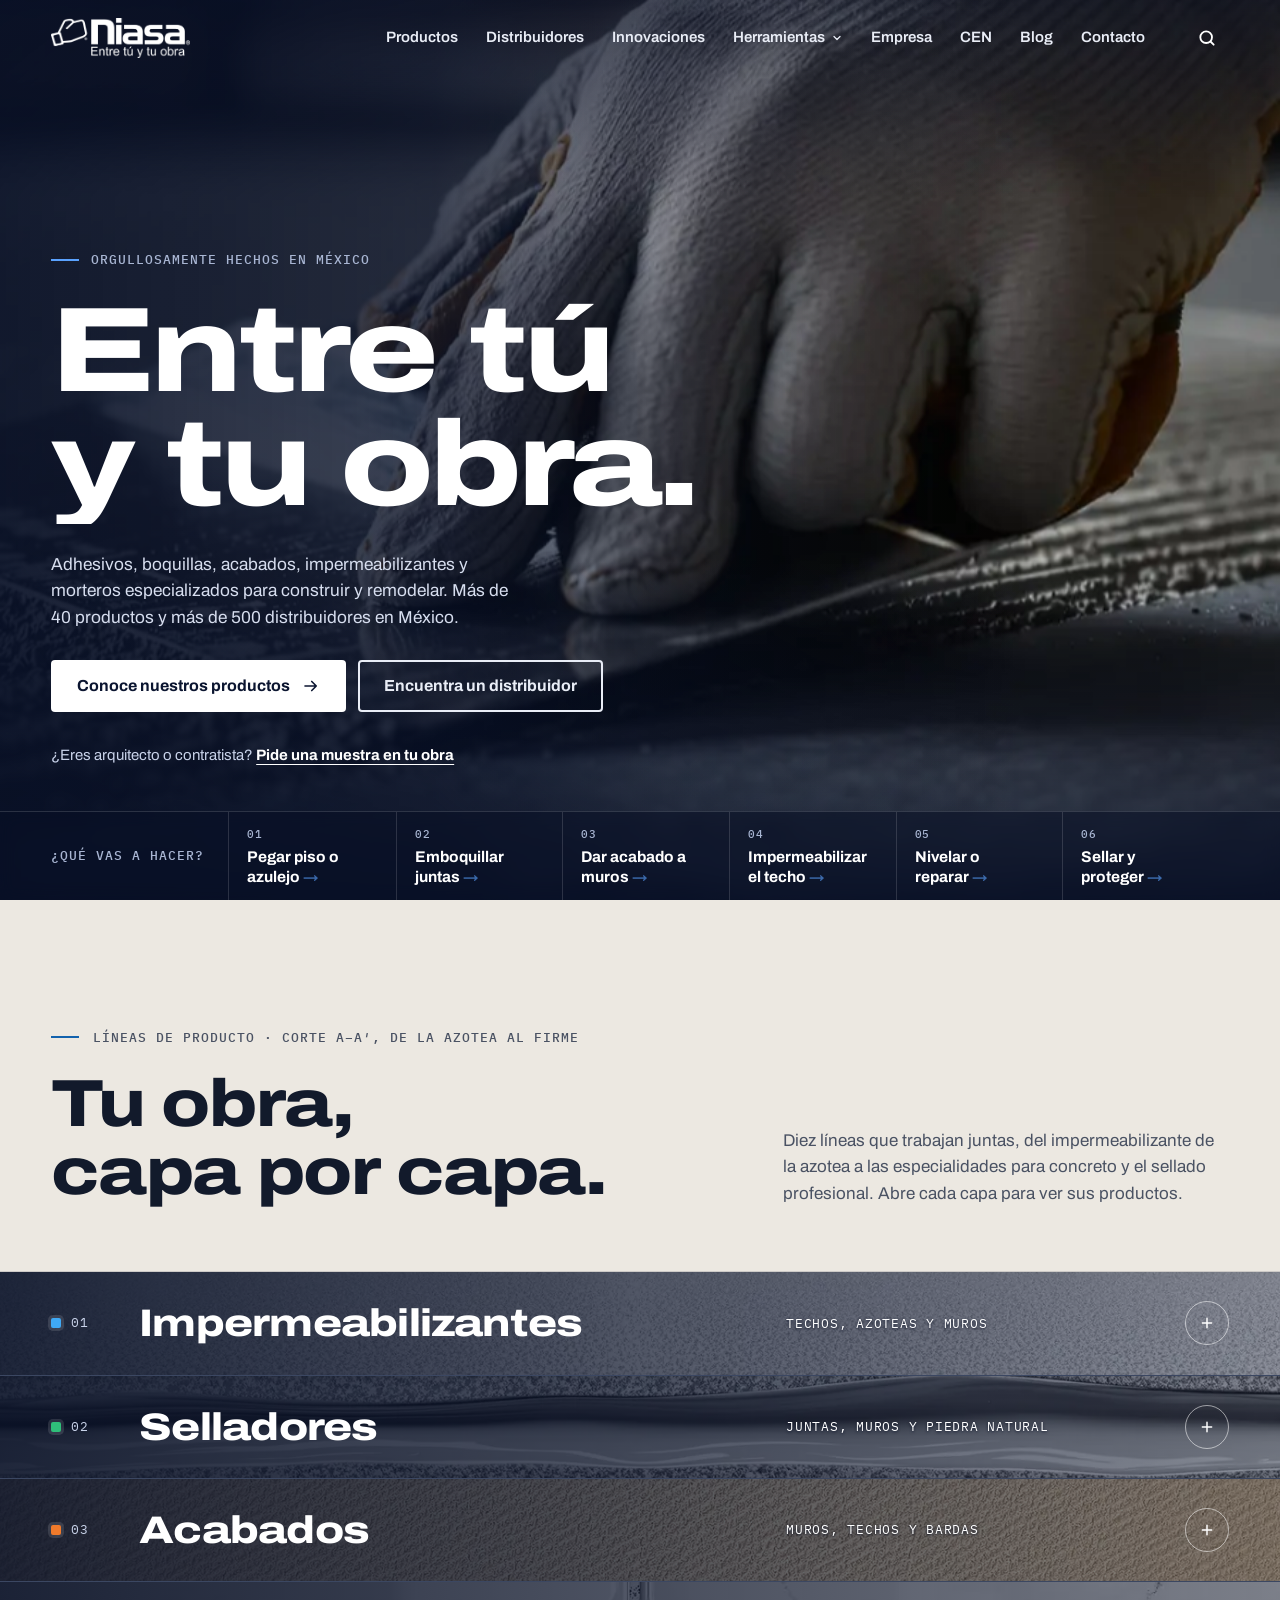
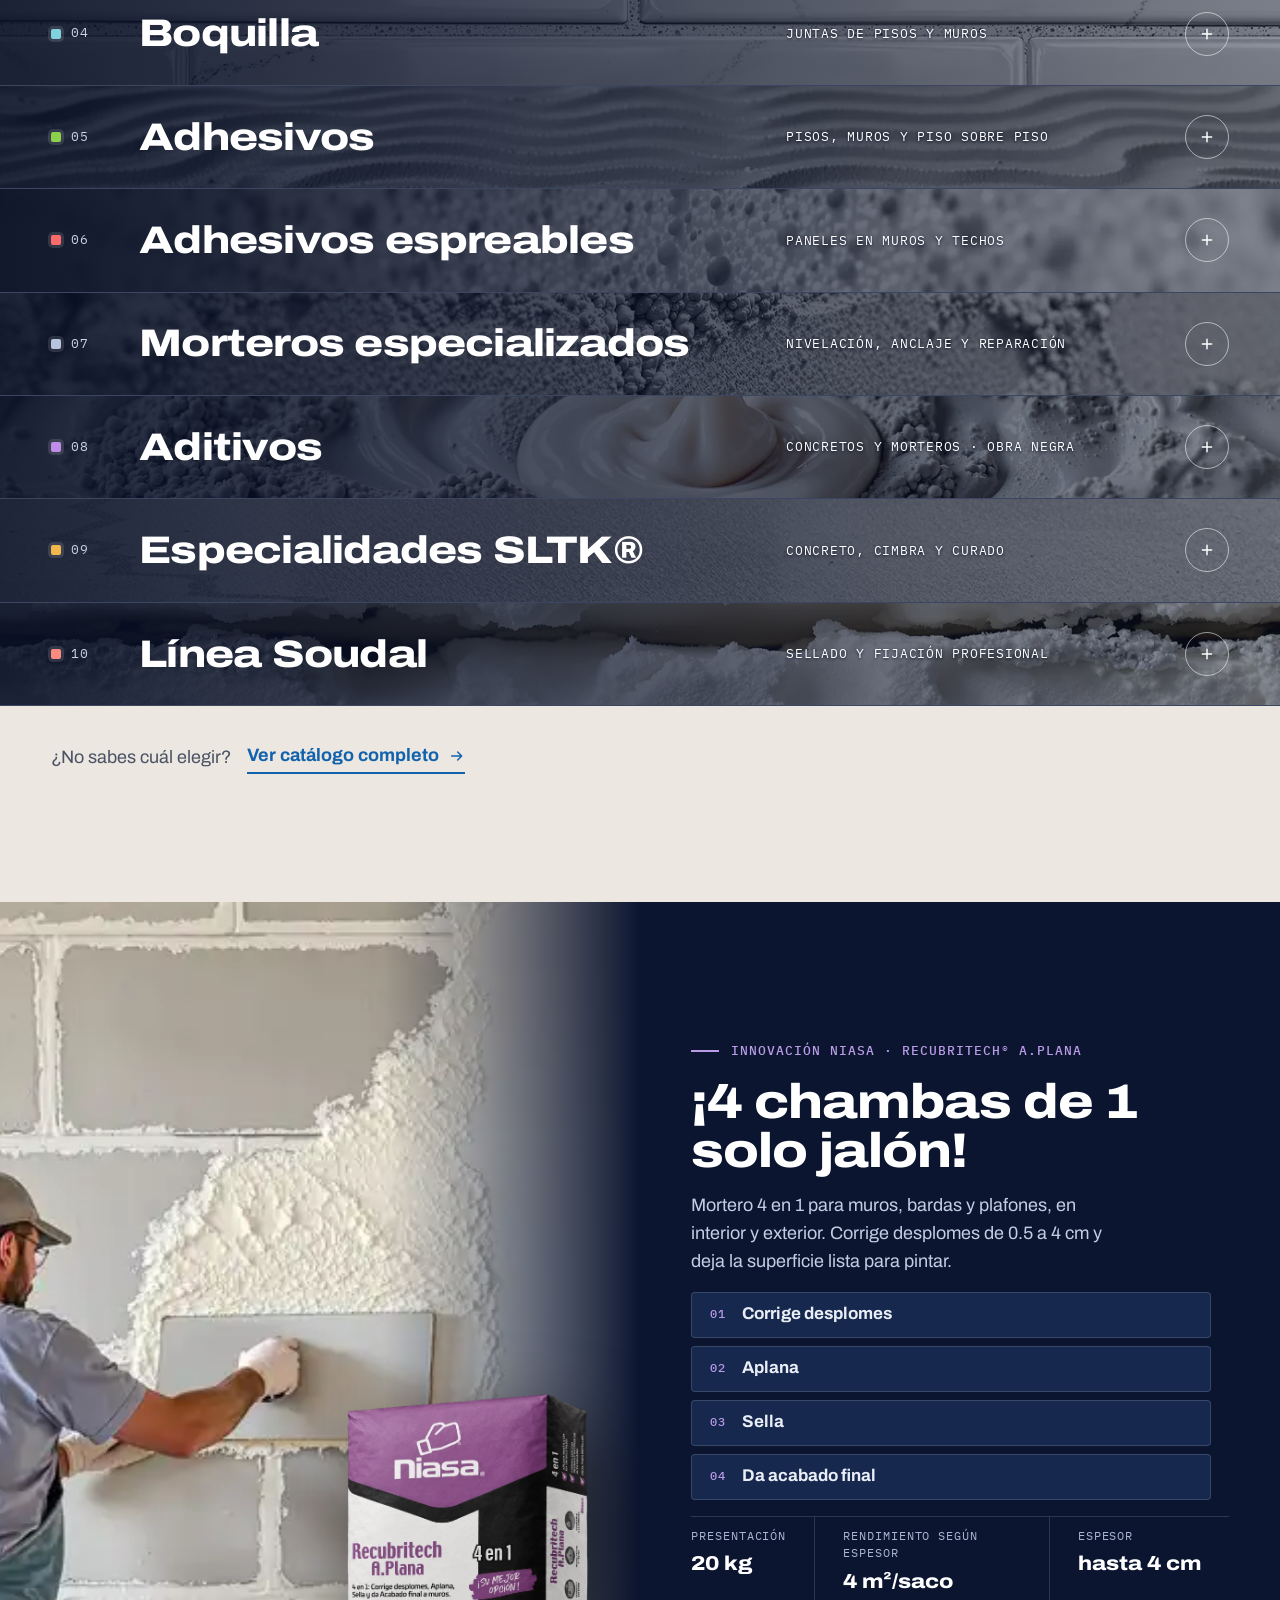
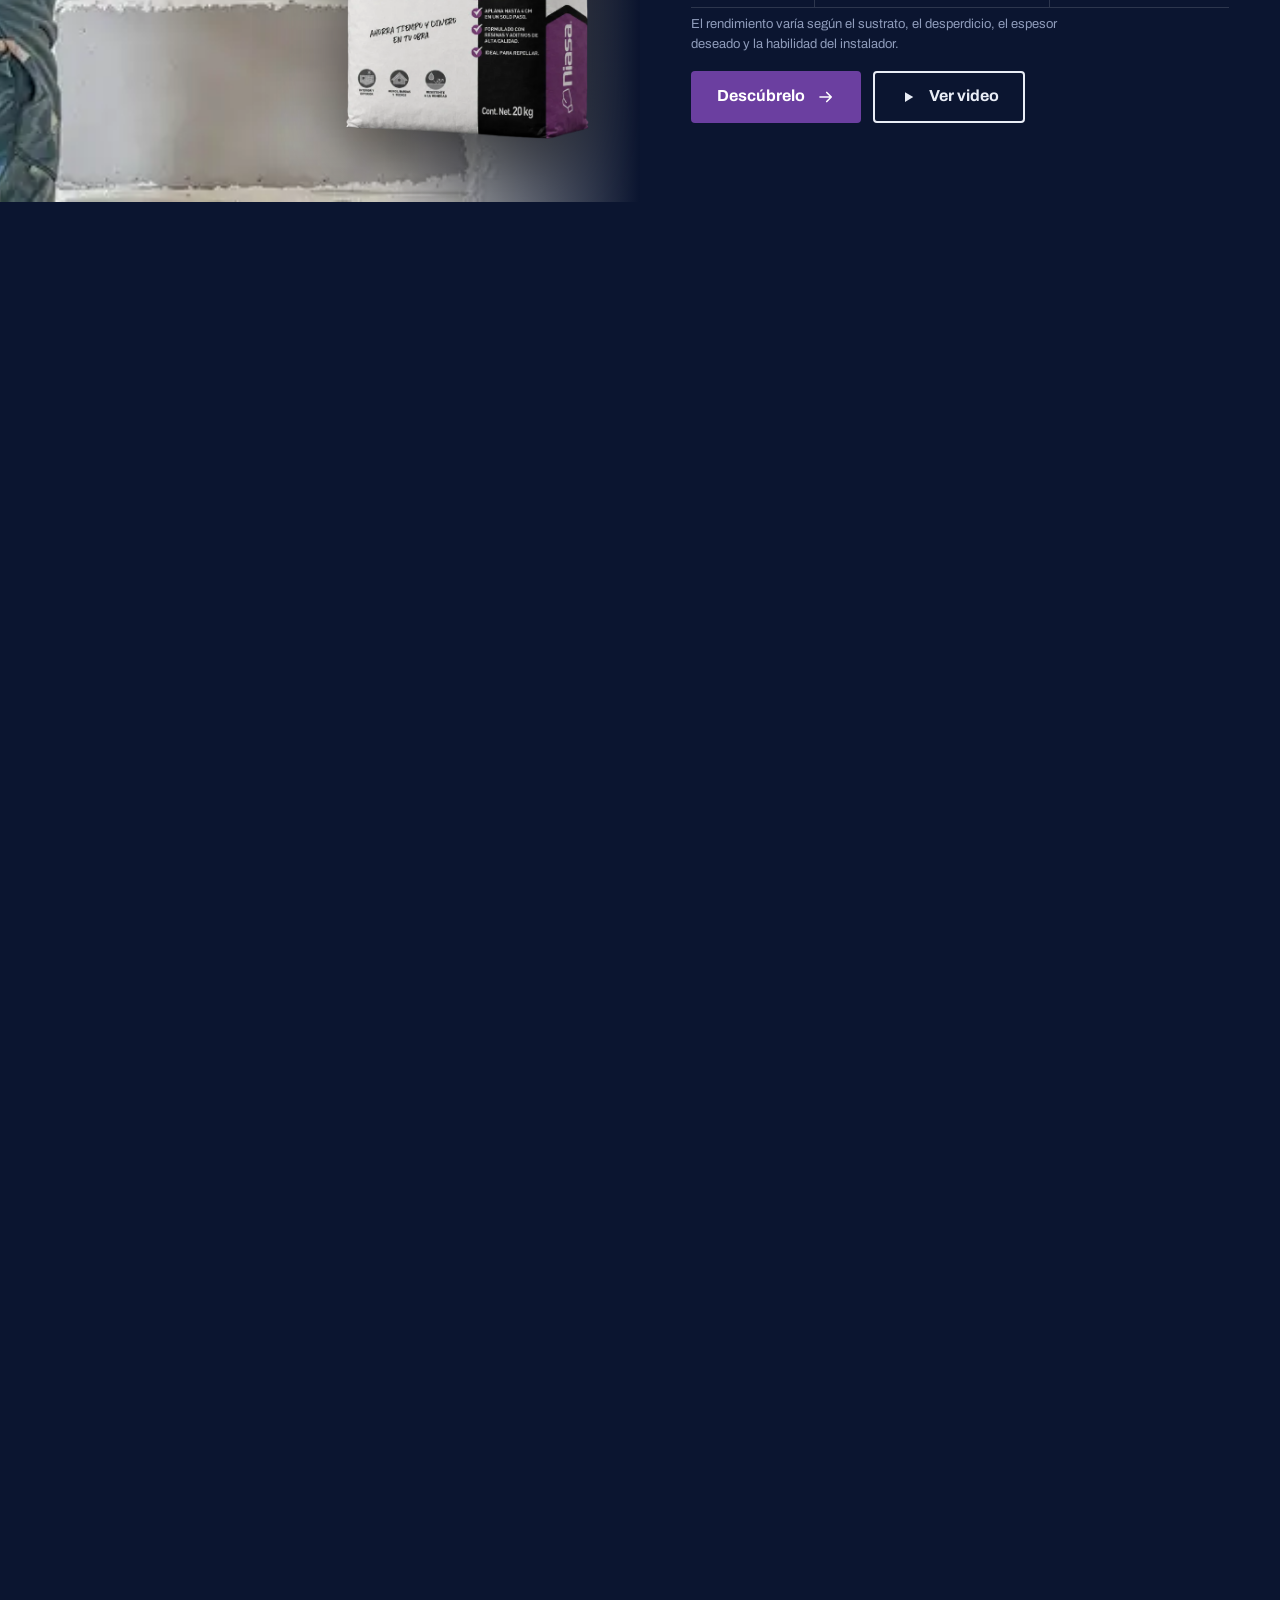
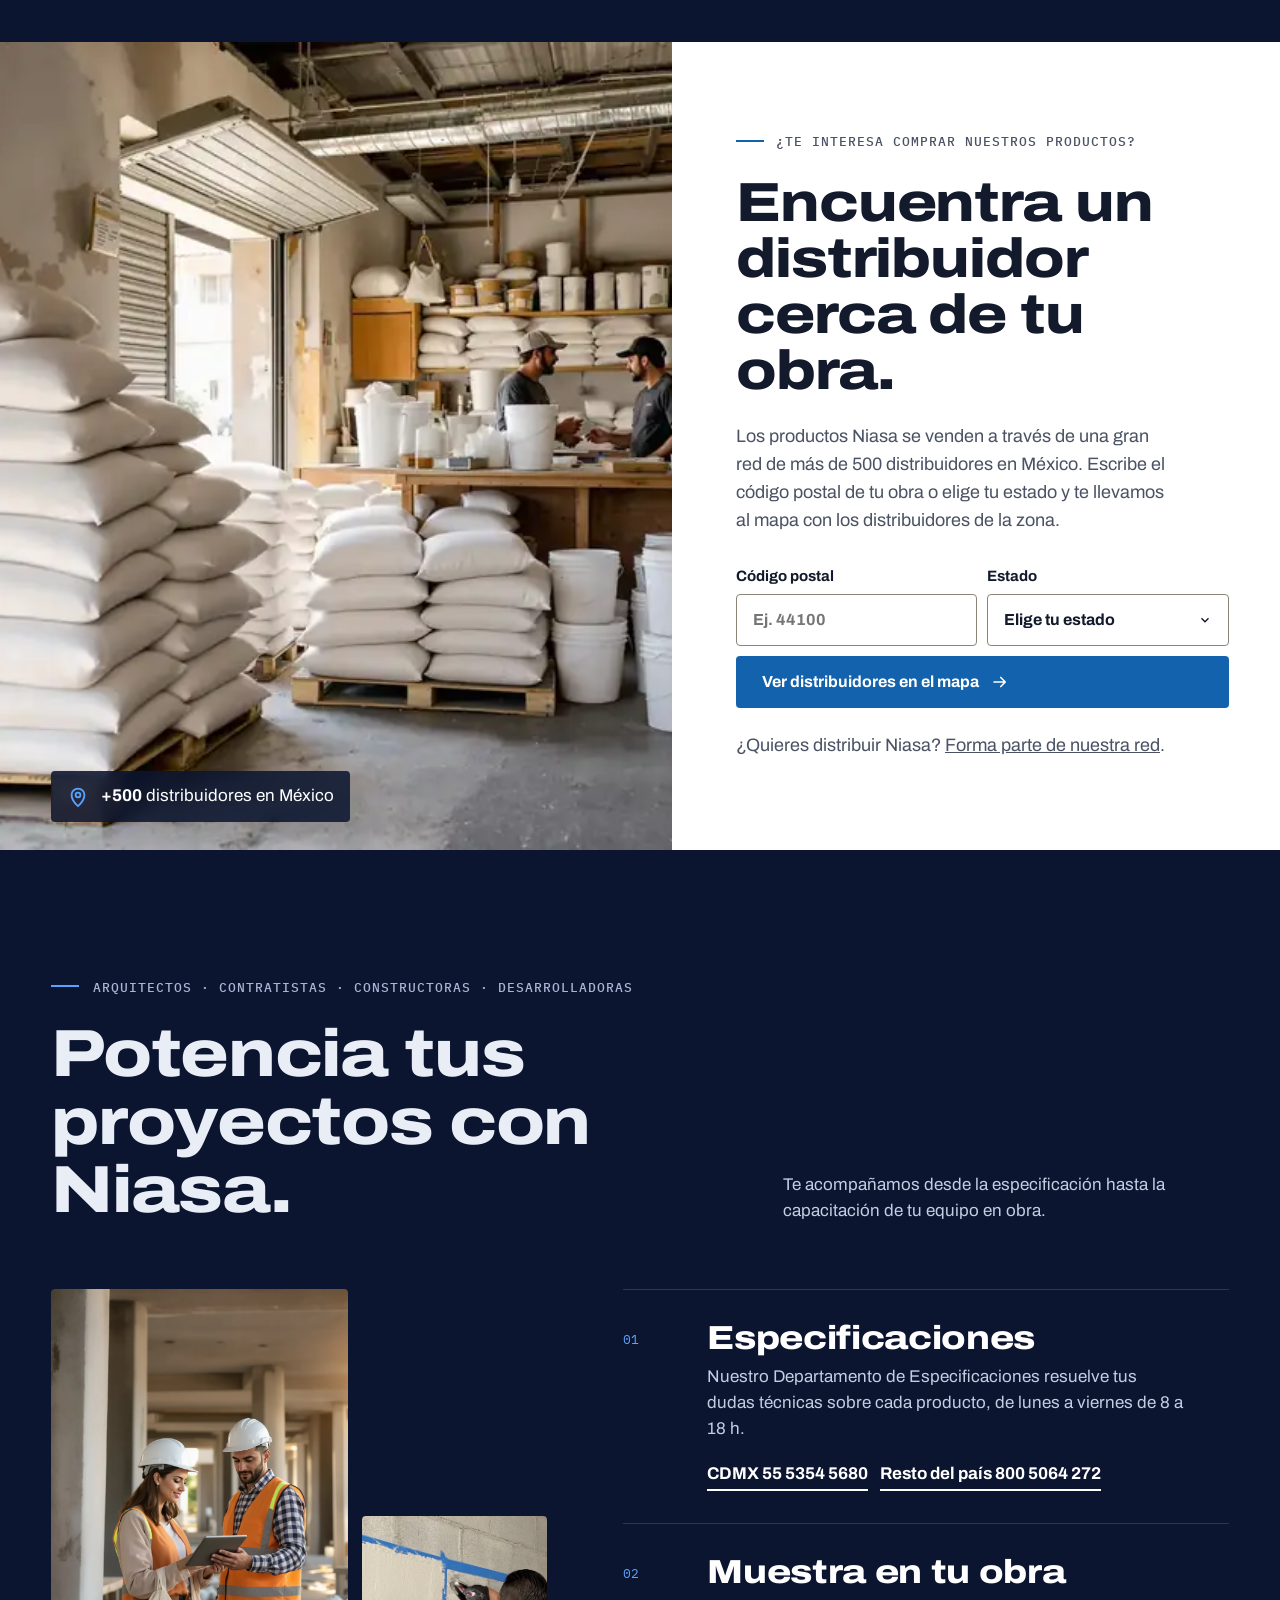
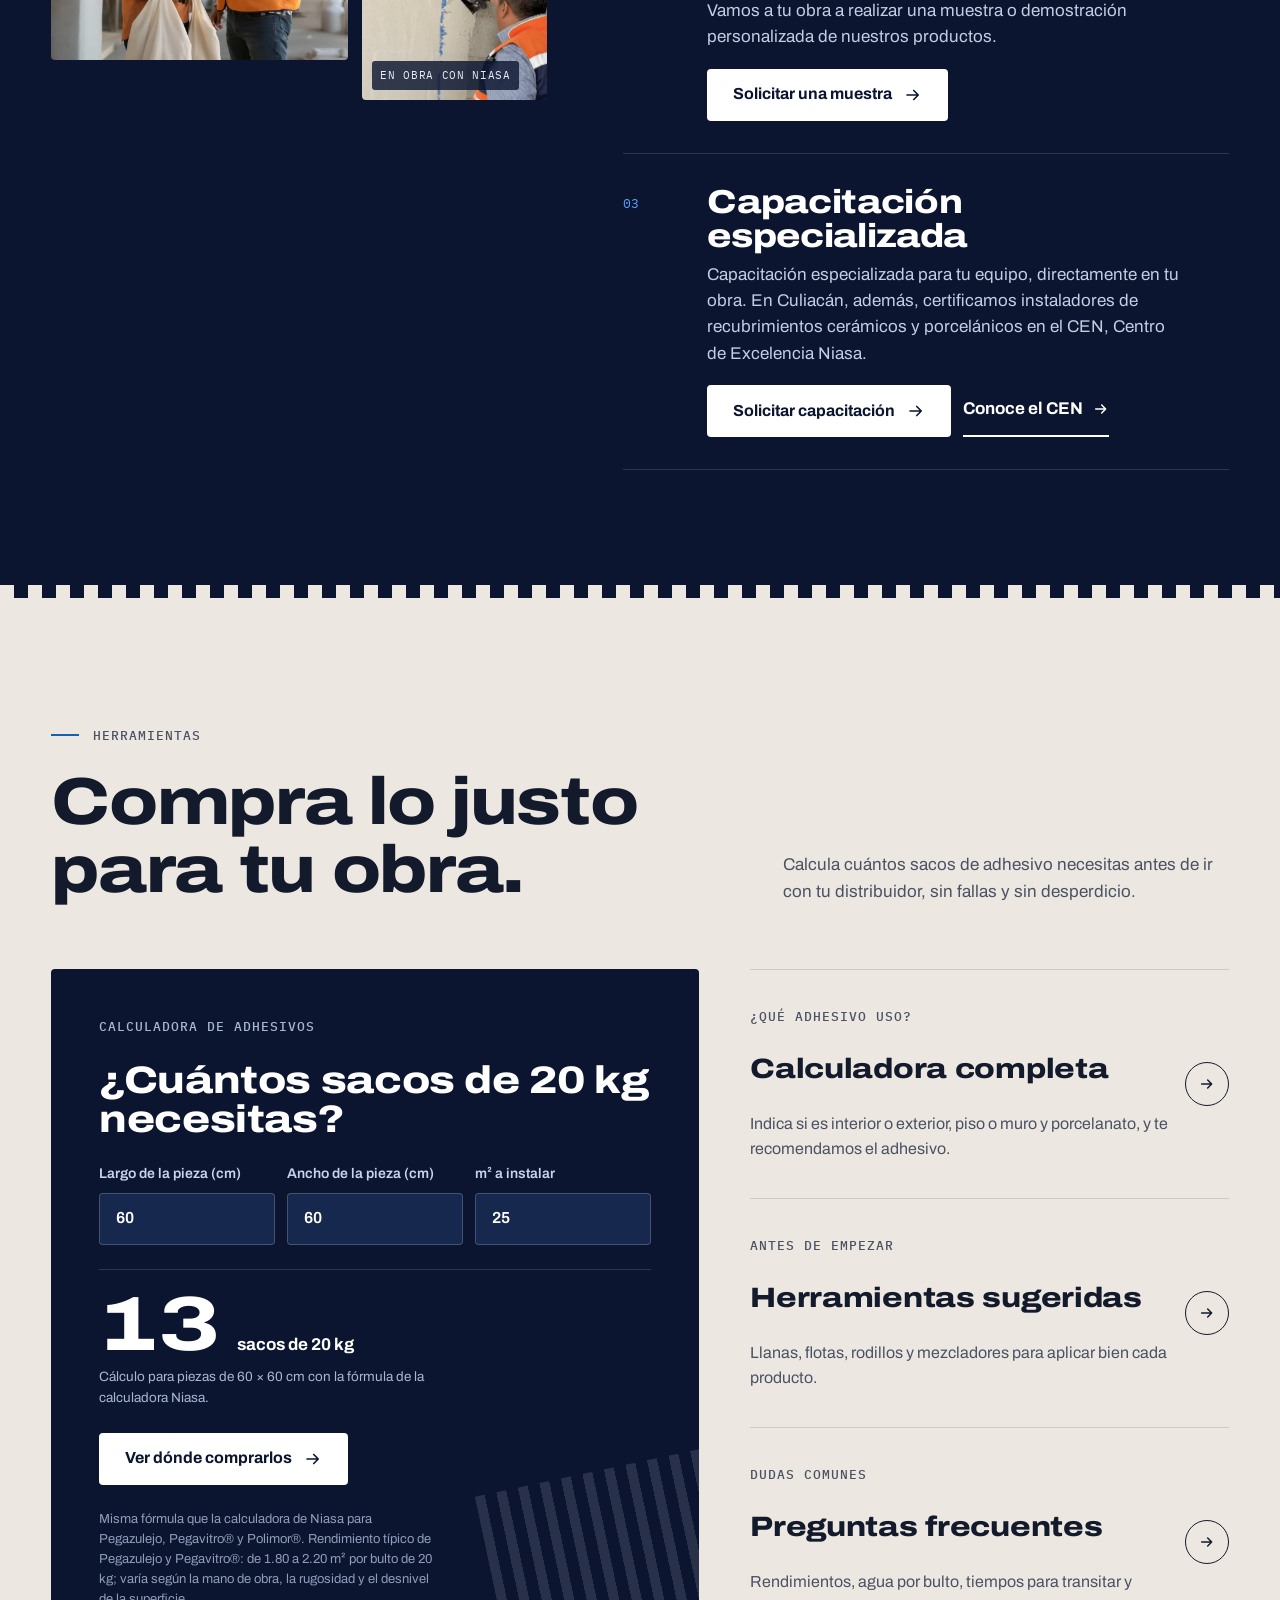
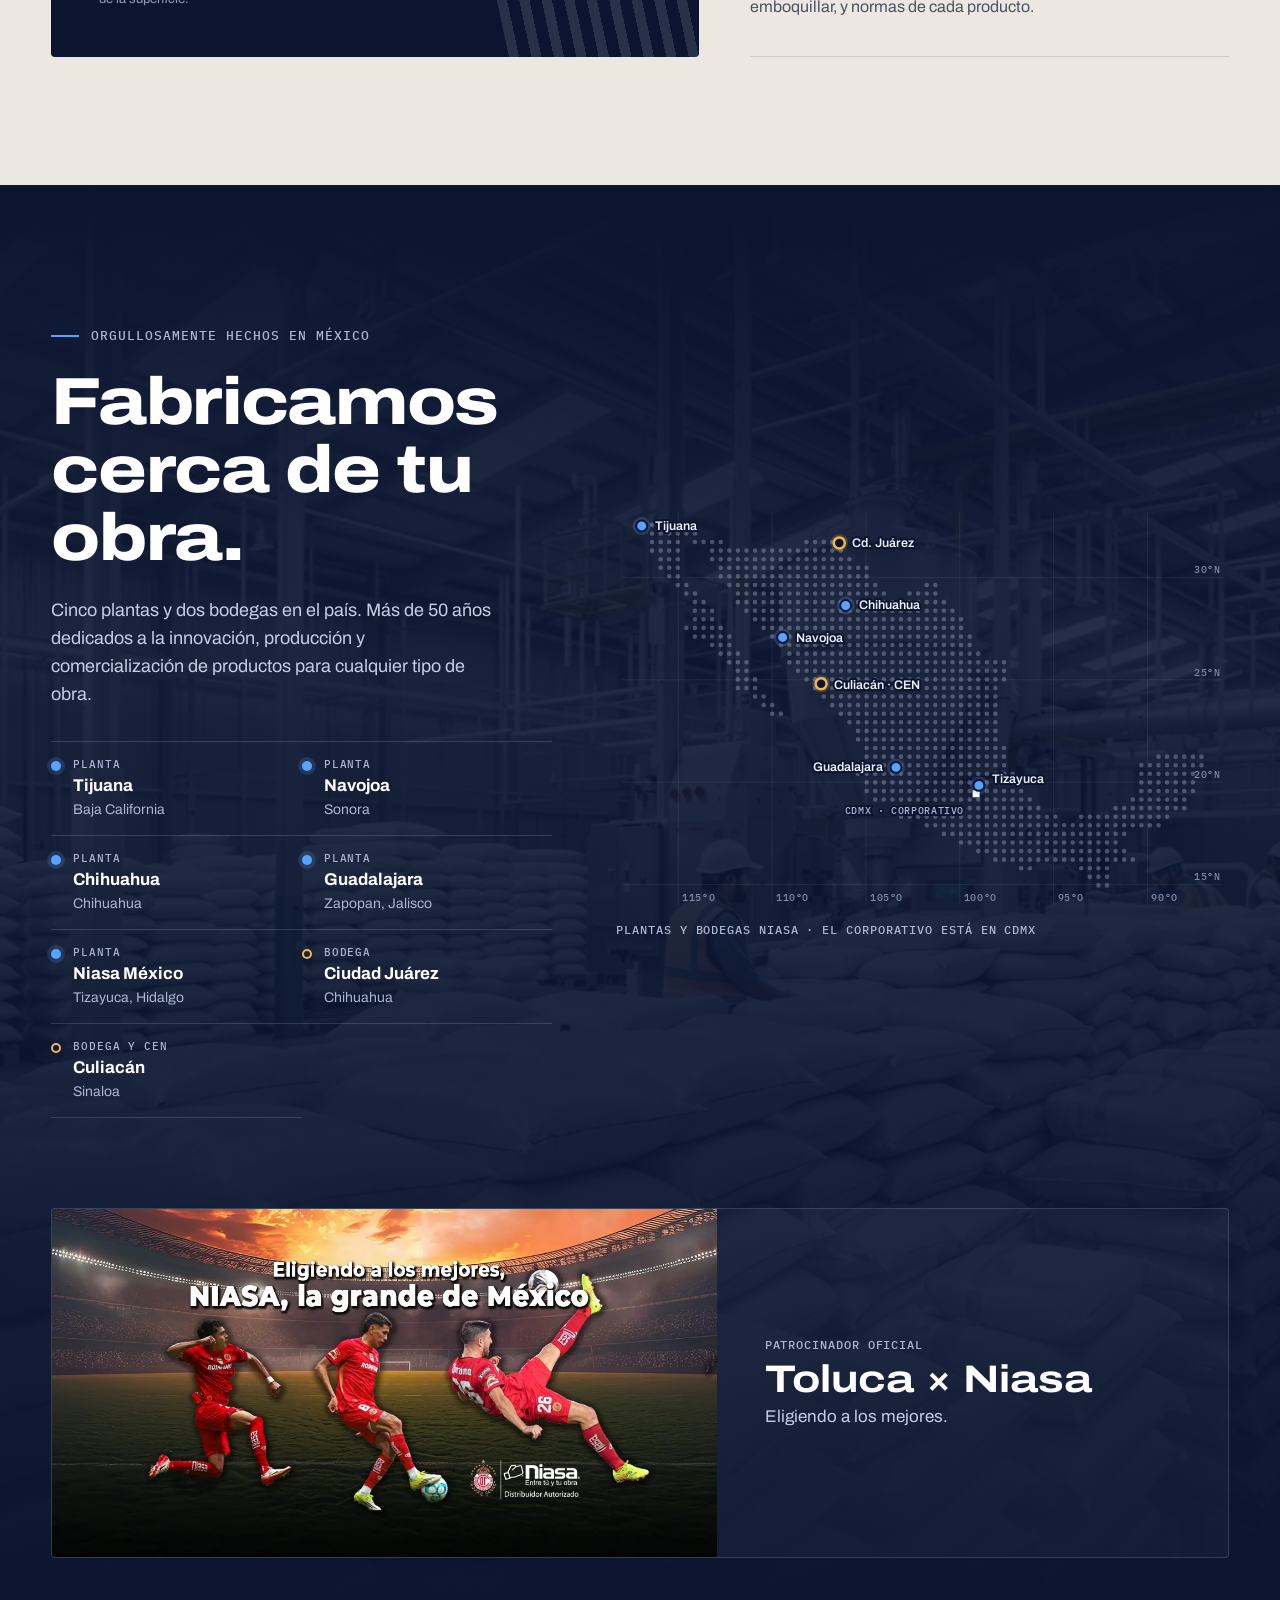
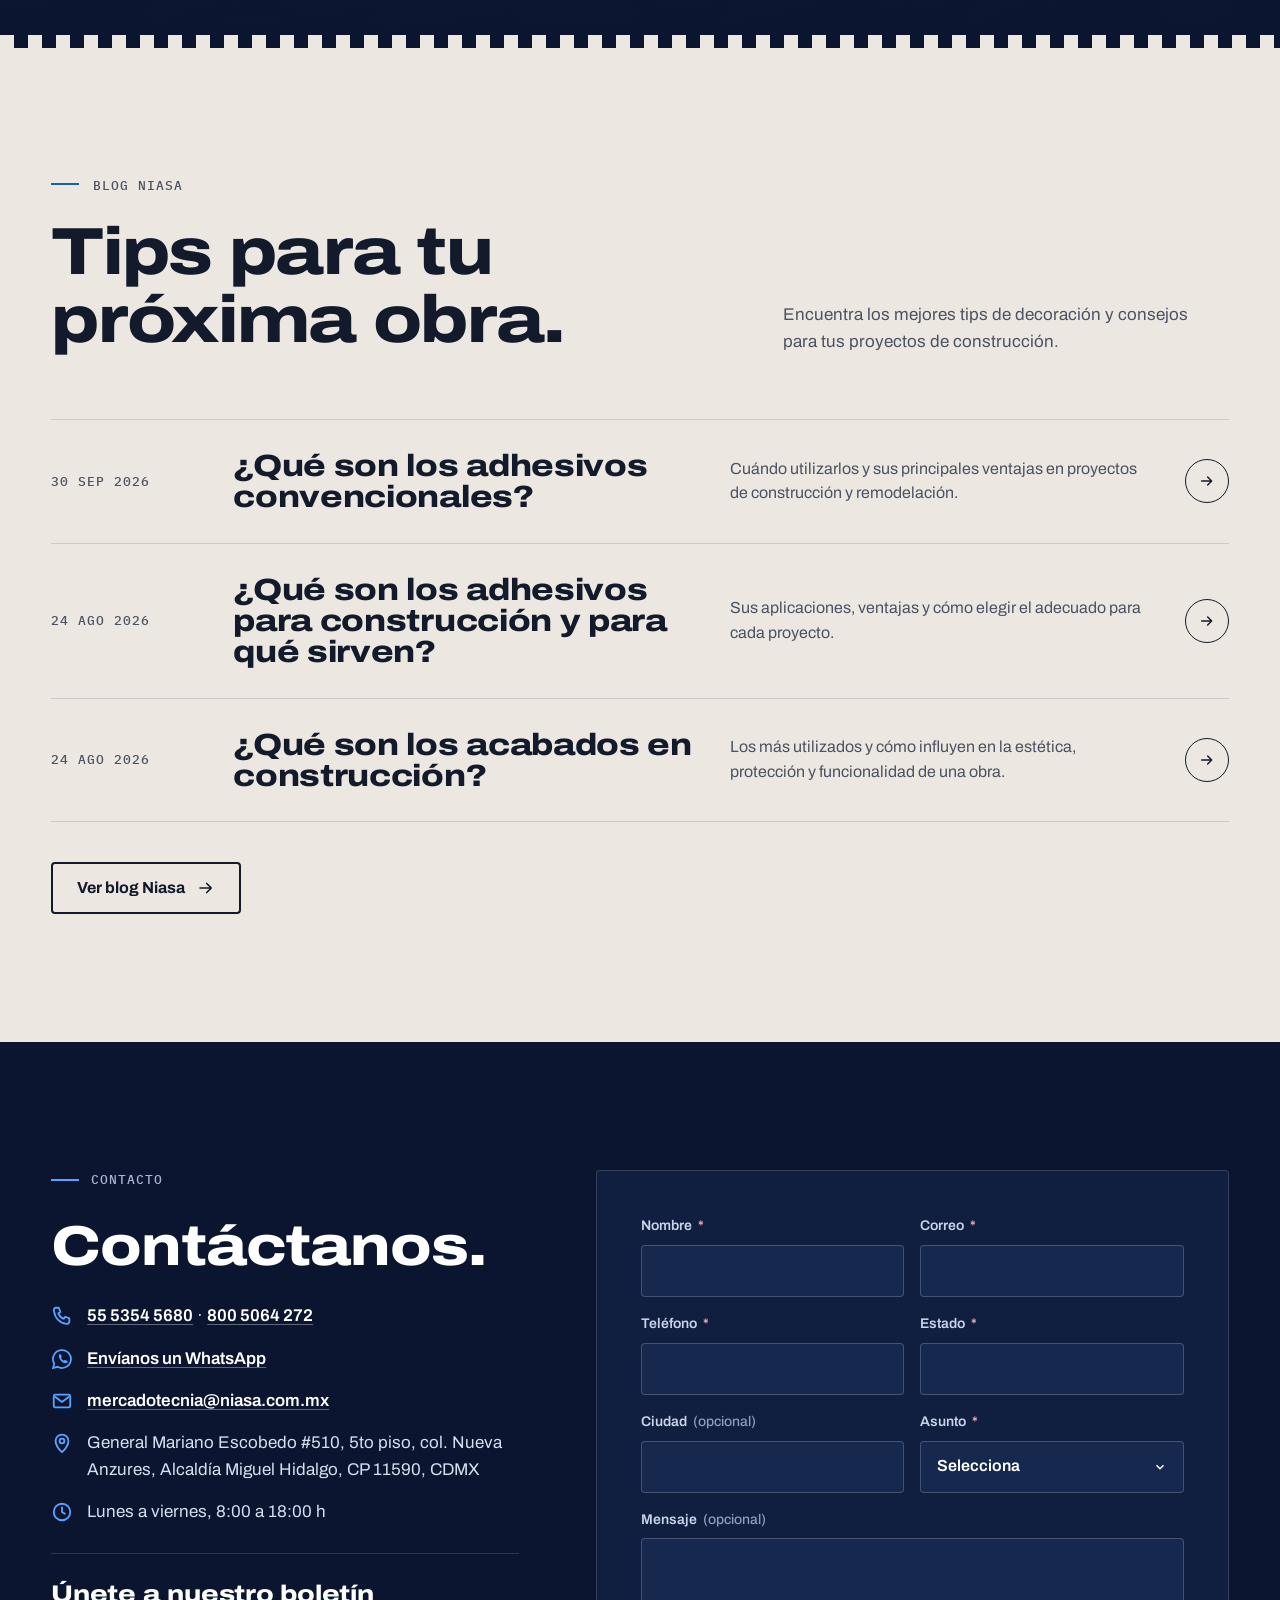
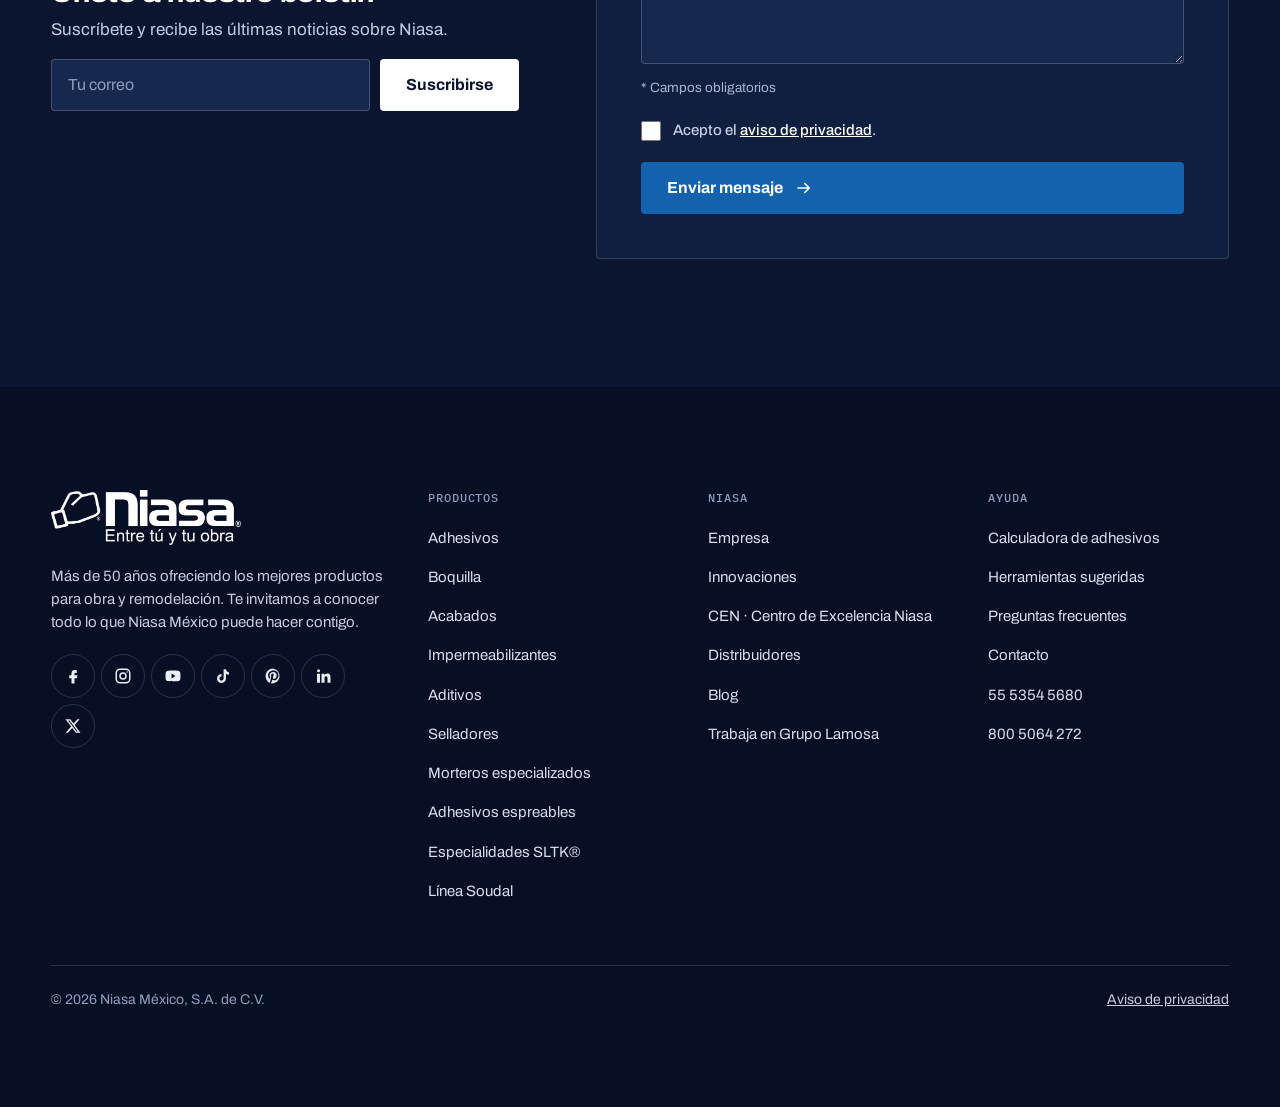
==== commit a7d6e187: "Aplica revisión de 5 enfoques al home de Niasa - Hero nuevo con llana dentada real peinando adhesivo" ====
--- a/index.html
+++ b/index.html
@@ -12,10 +12,11 @@
 <meta property="og:site_name" content="Niasa México">
 <meta property="og:title" content="Niasa México · Entre tú y tu obra">
 <meta property="og:description" content="Adhesivos, boquillas, acabados, impermeabilizantes y morteros especializados. Más de 40 productos y más de 500 distribuidores en México.">
-<meta property="og:url" content="https://niasa.com.mx/">
+<meta property="og:url" content="https://wearedatalab.github.io/niasa-mexico/">
 <meta property="og:image" content="https://wearedatalab.github.io/niasa-mexico/img/og-niasa.jpg">
 <meta property="og:image:width" content="1200">
 <meta property="og:image:height" content="630">
+<meta property="og:image:alt" content="Niasa México · Entre tú y tu obra">
 <meta name="twitter:card" content="summary_large_image">
 <link rel="icon" href="img/favicon.png">
 <link rel="preconnect" href="https://fonts.googleapis.com">
@@ -35,7 +36,7 @@
       "alternateName":"Niasa",
       "slogan":"Entre tú y tu obra",
       "url":"https://niasa.com.mx/",
-      "logo":"https://niasa.com.mx/wp-content/uploads/2023/01/logo-niasa-principal-white-e1674158984198.png",
+      "logo":"https://niasa.com.mx/wp-content/uploads/2022/02/cropped-favicon-Niasa-M%C3%A9xico-270x270.png",
       "description":"Fabricante mexicano de adhesivos, boquillas, acabados, impermeabilizantes, aditivos, selladores y morteros especializados para obra y remodelación.",
       "email":"mercadotecnia@niasa.com.mx",
       "telephone":"+52-55-5354-5680",
@@ -98,16 +99,29 @@
       <a href="https://niasa.com.mx/blog/">Blog</a>
       <a href="#contacto">Contacto</a>
     </nav>
-    <a class="header__buscar" href="https://niasa.com.mx/?s=" aria-label="Buscar en el sitio"><svg aria-hidden="true"><use href="#i-buscar"/></svg></a>
+    <div class="buscar">
+      <button class="header__buscar" type="button" aria-expanded="false" aria-controls="buscar-pop" aria-label="Buscar productos"><svg aria-hidden="true"><use href="#i-buscar"/></svg></button>
+      <form class="buscar__pop" id="buscar-pop" role="search" action="https://niasa.com.mx/" method="get" hidden>
+        <label class="sr-only" for="q">Buscar producto</label>
+        <input class="campo" id="q" type="search" name="s" placeholder="Busca un producto, p. ej. Pegavitro" required>
+        <button class="btn btn--azul" type="submit">Buscar</button>
+      </form>
+    </div>
     <a class="btn btn--blanco header__cta" href="#distribuidores">Encuentra un distribuidor</a>
     <button class="burger" type="button" aria-expanded="false" aria-controls="movil" aria-label="Abrir menú"><span></span></button>
   </div>
 </header>
-<div class="movil" id="movil" hidden>
+<nav class="movil" id="movil" aria-label="Menú principal" hidden>
+  <form class="movil__buscar" role="search" action="https://niasa.com.mx/" method="get">
+    <label class="sr-only" for="q-m">Buscar producto</label>
+    <input class="campo" id="q-m" type="search" name="s" placeholder="Busca un producto, p. ej. Pegavitro" required>
+    <button class="btn btn--azul" type="submit" aria-label="Buscar"><svg aria-hidden="true"><use href="#i-buscar"/></svg></button>
+  </form>
   <a href="https://niasa.com.mx/productos/">Productos</a>
   <a href="https://niasa.com.mx/distribuidores-niasa/">Distribuidores</a>
   <a href="https://niasa.com.mx/innovaciones/">Innovaciones</a>
-  <div class="movil__sub">
+  <p class="movil__tit mono" id="movil-herr">Herramientas</p>
+  <div class="movil__sub" role="group" aria-labelledby="movil-herr">
     <a href="https://niasa.com.mx/calculadora-de-adhesivos/">Calculadora de adhesivos</a>
     <a href="https://niasa.com.mx/herramientas-sugeridas/">Herramientas sugeridas</a>
     <a href="https://niasa.com.mx/preguntas-frecuentes/">Preguntas frecuentes</a>
@@ -115,9 +129,14 @@
   <a href="https://niasa.com.mx/empresa-niasa/">Empresa</a>
   <a href="https://niasa.com.mx/cen/">CEN</a>
   <a href="https://niasa.com.mx/blog/">Blog</a>
+  <a href="#profesionales">Arquitectos y contratistas</a>
   <a href="#contacto">Contacto</a>
   <a class="btn btn--blanco" href="#distribuidores">Encuentra un distribuidor</a>
-</div>
+  <div class="movil__contacto">
+    <a href="https://wa.me/5215519951277?text=Hola%20Niasa%2C%20quiero%20informaci%C3%B3n%20sobre%20sus%20productos" target="_blank" rel="noopener"><svg aria-hidden="true"><use href="#i-wa"/></svg> WhatsApp</a>
+    <a href="tel:+528005064272"><svg aria-hidden="true"><use href="#i-tel"/></svg> 800 5064 272</a>
+  </div>
+</nav>
 
 <main id="contenido">
 
@@ -126,7 +145,7 @@
   <div class="hero__media">
     <picture>
       <source media="(max-width:700px)" srcset="img/w/hero-m.webp" width="900" height="1098">
-      <img src="img/w/hero.webp" srcset="img/w/hero-1200.webp 1200w, img/w/hero.webp 2400w" sizes="100vw" width="2400" height="1029" alt="Instalador extendiendo adhesivo con llana dentada sobre un firme de concreto" fetchpriority="high">
+      <img src="img/w/hero.webp" srcset="img/w/hero-1200.webp 1200w, img/w/hero.webp 2400w" sizes="100vw" width="2400" height="1029" alt="Instalador peinando adhesivo para loseta con llana sobre un firme de concreto" fetchpriority="high">
     </picture>
   </div>
   <div class="hero__in">
@@ -137,6 +156,7 @@
       <a class="btn btn--blanco" href="#lineas">Conoce nuestros productos <svg aria-hidden="true"><use href="#i-flecha"/></svg></a>
       <a class="btn btn--linea" href="#distribuidores">Encuentra un distribuidor</a>
     </div>
+    <p class="hero__pro">¿Eres arquitecto o contratista? <button type="button" data-abre="dlg-muestra">Pide una muestra en tu obra</button></p>
   </div>
   <div class="tareas">
     <div class="tareas__in">
@@ -159,19 +179,19 @@
     <div class="sec__cab">
       <p class="mono">Líneas de producto · Corte A–A′, de la azotea al firme</p>
       <h2 id="lineas-t">Tu obra,<br>capa por capa.</h2>
-      <p>Diez líneas que trabajan juntas, del impermeabilizante del techo al aditivo de la mezcla. Abre cada capa para ver sus productos.</p>
+      <p>Diez líneas que trabajan juntas, del impermeabilizante de la azotea a las especialidades para concreto y el sellado profesional. Abre cada capa para ver sus productos.</p>
     </div>
   </div>
 
   <ol class="estratos">
     <li class="estrato" id="capa-impermeabilizantes" style="--tono:#3fa9f5">
-      <div class="estrato__tex"><img src="img/w/t-imper.webp" alt="" loading="lazy" width="1440" height="617"></div>
-      <button class="estrato__cab" type="button" aria-expanded="false" aria-controls="p-imper">
+      <div class="estrato__tex"><img src="img/w/t-imper.webp" srcset="img/w/t-imper-720.webp 720w, img/w/t-imper.webp 1440w" sizes="100vw" alt="" loading="lazy" width="1440" height="617"></div>
+      <h3 class="estrato__h"><button class="estrato__cab" type="button" aria-expanded="false" aria-controls="p-imper">
         <span class="estrato__num">01</span>
         <span class="estrato__nombre">Impermeabilizantes</span>
         <span class="estrato__donde">Techos, azoteas y muros</span>
         <span class="estrato__mas" aria-hidden="true"><svg><use href="#i-mas"/></svg></span>
-      </button>
+      </button></h3>
       <div class="estrato__panel" id="p-imper"><div>
         <div class="estrato__cuerpo">
           <div class="estrato__texto">
@@ -179,25 +199,25 @@
             <a class="enlace" href="https://niasa.com.mx/impermeabilizantes/">Ver impermeabilizantes <svg aria-hidden="true"><use href="#i-flecha"/></svg></a>
           </div>
           <ul class="estrato__prods">
-            <li>Impertech® Plus · 10 años</li><li>Impertech® 5 años</li><li>Impertech® Fibratado</li><li>Impertech® Obra</li><li>Impertech® Cemento Reparador Plástico</li><li>Niasa® Last IG-C</li><li>Bluefence®</li>
+            <li><a href="https://niasa.com.mx/productos/impertech-plus/">Impertech® Plus · 10 años</a></li><li><a href="https://niasa.com.mx/productos/impertech/">Impertech® 5 años</a></li><li><a href="https://niasa.com.mx/productos/impertech-fibratado/">Impertech® Fibratado</a></li><li><a href="https://niasa.com.mx/productos/impertech-obra/">Impertech® Obra</a></li><li><a href="https://niasa.com.mx/productos/impertech-cemento-reparador-plastico/">Impertech® Cemento Reparador Plástico</a></li><li><a href="https://niasa.com.mx/productos/last-icg/">Niasa® Last IG-C</a></li><li><a href="https://niasa.com.mx/productos/bluefence/">Bluefence®</a></li>
           </ul>
           <div class="estrato__packs">
-            <img src="img/prod/impertech-plus.webp" alt="Cubeta de Impertech Plus" loading="lazy" width="248" height="360">
-            <img src="img/prod/impertech-5.webp" alt="Cubeta de Impertech 5 años" loading="lazy" width="248" height="360">
-            <img src="img/prod/impertech-fibratado.webp" alt="Cubeta de Impertech Fibratado" loading="lazy" width="248" height="360">
+            <a href="https://niasa.com.mx/productos/impertech-plus/"><img src="img/prod/impertech-plus.webp" alt="Cubeta de Impertech Plus" loading="lazy" width="248" height="360"></a>
+            <a href="https://niasa.com.mx/productos/impertech/"><img src="img/prod/impertech-5.webp" alt="Cubeta de Impertech 5 años" loading="lazy" width="248" height="360"></a>
+            <a href="https://niasa.com.mx/productos/impertech-fibratado/"><img src="img/prod/impertech-fibratado.webp" alt="Cubeta de Impertech Fibratado" loading="lazy" width="248" height="360"></a>
           </div>
         </div>
       </div></div>
     </li>
 
     <li class="estrato" id="capa-selladores" style="--tono:#2fbf7a">
-      <div class="estrato__tex"><img src="img/w/t-sellador.webp" alt="" loading="lazy" width="1440" height="617"></div>
-      <button class="estrato__cab" type="button" aria-expanded="false" aria-controls="p-sella">
+      <div class="estrato__tex"><img src="img/w/t-sellador.webp" srcset="img/w/t-sellador-720.webp 720w, img/w/t-sellador.webp 1440w" sizes="100vw" alt="" loading="lazy" width="1440" height="617"></div>
+      <h3 class="estrato__h"><button class="estrato__cab" type="button" aria-expanded="false" aria-controls="p-sella">
         <span class="estrato__num">02</span>
         <span class="estrato__nombre">Selladores</span>
         <span class="estrato__donde">Juntas, muros y piedra natural</span>
         <span class="estrato__mas" aria-hidden="true"><svg><use href="#i-mas"/></svg></span>
-      </button>
+      </button></h3>
       <div class="estrato__panel" id="p-sella"><div>
         <div class="estrato__cuerpo">
           <div class="estrato__texto">
@@ -205,25 +225,25 @@
             <a class="enlace" href="https://niasa.com.mx/selladores/">Ver selladores <svg aria-hidden="true"><use href="#i-flecha"/></svg></a>
           </div>
           <ul class="estrato__prods">
-            <li>Sellatech®</li><li>Sellador Profesional para Boquilla</li><li>Sellador Base Solvente</li>
+            <li><a href="https://niasa.com.mx/productos/sellatech/">Sellatech®</a></li><li><a href="https://niasa.com.mx/productos/sellador-profesional-para-boquilla/">Sellador Profesional para Boquilla</a></li><li><a href="https://niasa.com.mx/productos/sellador-base-solvente/">Sellador Base Solvente</a></li>
           </ul>
           <div class="estrato__packs">
-            <img src="img/prod/sellatech.webp" alt="Envase de Sellatech" loading="lazy" width="250" height="360">
-            <img src="img/prod/sellador-boquilla.webp" alt="Envase de Sellador Profesional para Boquilla" loading="lazy" width="251" height="360">
-            <img src="img/prod/sellador-base-solvente.webp" alt="Envase de Sellador Base Solvente" loading="lazy" width="250" height="360">
+            <a href="https://niasa.com.mx/productos/sellatech/"><img src="img/prod/sellatech.webp" alt="Envase de Sellatech" loading="lazy" width="250" height="360"></a>
+            <a href="https://niasa.com.mx/productos/sellador-profesional-para-boquilla/"><img src="img/prod/sellador-boquilla.webp" alt="Envase de Sellador Profesional para Boquilla" loading="lazy" width="251" height="360"></a>
+            <a href="https://niasa.com.mx/productos/sellador-base-solvente/"><img src="img/prod/sellador-base-solvente.webp" alt="Envase de Sellador Base Solvente" loading="lazy" width="250" height="360"></a>
           </div>
         </div>
       </div></div>
     </li>
 
     <li class="estrato" id="capa-acabados" style="--tono:#f07a2b">
-      <div class="estrato__tex"><img src="img/w/t-acabados.webp" alt="" loading="lazy" width="1440" height="617"></div>
-      <button class="estrato__cab" type="button" aria-expanded="false" aria-controls="p-acab">
+      <div class="estrato__tex"><img src="img/w/t-acabados.webp" srcset="img/w/t-acabados-720.webp 720w, img/w/t-acabados.webp 1440w" sizes="100vw" alt="" loading="lazy" width="1440" height="617"></div>
+      <h3 class="estrato__h"><button class="estrato__cab" type="button" aria-expanded="false" aria-controls="p-acab">
         <span class="estrato__num">03</span>
         <span class="estrato__nombre">Acabados</span>
         <span class="estrato__donde">Muros, techos y bardas</span>
         <span class="estrato__mas" aria-hidden="true"><svg><use href="#i-mas"/></svg></span>
-      </button>
+      </button></h3>
       <div class="estrato__panel" id="p-acab"><div>
         <div class="estrato__cuerpo">
           <div class="estrato__texto">
@@ -231,25 +251,25 @@
             <a class="enlace" href="https://niasa.com.mx/estucos/">Ver acabados <svg aria-hidden="true"><use href="#i-flecha"/></svg></a>
           </div>
           <ul class="estrato__prods">
-            <li>Recubritech® Extra Fino</li><li>Recubritech® Fino</li><li>Recubritech® Grueso</li><li>Recubritech® Extra Grueso</li><li>Recubritech® Ultra Liso</li><li>Recubritech® A.Plana</li><li>OxiMuro®</li><li>Kretbond®</li><li>Pegaestireno</li>
+            <li><a href="https://niasa.com.mx/productos/recubritech-extra-fino/">Recubritech® Extra Fino</a></li><li><a href="https://niasa.com.mx/productos/econotex-recubritech-fino/">Recubritech® Fino</a></li><li><a href="https://niasa.com.mx/productos/econotex-recubritech-grueso/">Recubritech® Grueso</a></li><li><a href="https://niasa.com.mx/productos/econotex-recubritech-extra-grueso/">Recubritech® Extra Grueso</a></li><li><a href="https://niasa.com.mx/productos/recubritech-ultra-liso/">Recubritech® Ultra Liso</a></li><li><a href="https://niasa.com.mx/productos/estuco-para-aplanar/">Recubritech® A.Plana</a></li><li><a href="https://niasa.com.mx/productos/oximuro/">OxiMuro®</a></li><li><a href="https://niasa.com.mx/productos/kretbond/">Kretbond®</a></li><li><a href="https://niasa.com.mx/productos/pegaestireno/">Pegaestireno</a></li>
           </ul>
           <div class="estrato__packs">
-            <img src="img/prod/recubritech-extrafino.webp" alt="Saco de Recubritech Extra Fino" loading="lazy" width="250" height="360">
-            <img src="img/prod/recubritech-fino.webp" alt="Saco de Recubritech Fino" loading="lazy" width="245" height="360">
-            <img src="img/prod/oximuro.webp" alt="Saco de OxiMuro" loading="lazy" width="234" height="360">
+            <a href="https://niasa.com.mx/productos/recubritech-extra-fino/"><img src="img/prod/recubritech-extrafino.webp" alt="Saco de Recubritech Extra Fino" loading="lazy" width="250" height="360"></a>
+            <a href="https://niasa.com.mx/productos/econotex-recubritech-fino/"><img src="img/prod/recubritech-fino.webp" alt="Saco de Recubritech Fino" loading="lazy" width="245" height="360"></a>
+            <a href="https://niasa.com.mx/productos/oximuro/"><img src="img/prod/oximuro.webp" alt="Saco de OxiMuro" loading="lazy" width="234" height="360"></a>
           </div>
         </div>
       </div></div>
     </li>
 
     <li class="estrato" id="capa-boquilla" style="--tono:#7fd3df">
-      <div class="estrato__tex"><img src="img/w/t-boquilla.webp" alt="" loading="lazy" width="1440" height="617"></div>
-      <button class="estrato__cab" type="button" aria-expanded="false" aria-controls="p-boqu">
+      <div class="estrato__tex"><img src="img/w/t-boquilla.webp" srcset="img/w/t-boquilla-720.webp 720w, img/w/t-boquilla.webp 1440w" sizes="100vw" alt="" loading="lazy" width="1440" height="617"></div>
+      <h3 class="estrato__h"><button class="estrato__cab" type="button" aria-expanded="false" aria-controls="p-boqu">
         <span class="estrato__num">04</span>
         <span class="estrato__nombre">Boquilla</span>
         <span class="estrato__donde">Juntas de pisos y muros</span>
         <span class="estrato__mas" aria-hidden="true"><svg><use href="#i-mas"/></svg></span>
-      </button>
+      </button></h3>
       <div class="estrato__panel" id="p-boqu"><div>
         <div class="estrato__cuerpo">
           <div class="estrato__texto">
@@ -257,24 +277,24 @@
             <a class="enlace" href="https://niasa.com.mx/emboquilladores/">Ver boquillas <svg aria-hidden="true"><use href="#i-flecha"/></svg></a>
           </div>
           <ul class="estrato__prods">
-            <li>UltraGrout Boquichamp®</li><li>Boquichamp® Ultrafino</li><li>Boquichamp® Fluido y Sellado</li><li>Boquipoxy®</li>
+            <li><a href="https://niasa.com.mx/productos/ultragrout-boquichamp/">UltraGrout Boquichamp®</a></li><li><a href="https://niasa.com.mx/productos/boquichamp-ultrafino-porcelanico/">Boquichamp® Ultrafino</a></li><li><a href="https://niasa.com.mx/productos/boquichamp-fluido-y-sellado/">Boquichamp® Fluido y Sellado</a></li><li><a href="https://niasa.com.mx/productos/boquipoxy/">Boquipoxy®</a></li>
           </ul>
           <div class="estrato__packs">
-            <img src="img/prod/ultragrout-boquichamp.webp" alt="Empaques de UltraGrout Boquichamp" loading="lazy" width="489" height="360">
-            <img src="img/prod/boquipoxy.webp" alt="Cubeta de Boquipoxy" loading="lazy" width="248" height="360">
+            <a href="https://niasa.com.mx/productos/ultragrout-boquichamp/"><img src="img/prod/ultragrout-boquichamp.webp" alt="Empaques de UltraGrout Boquichamp" loading="lazy" width="489" height="360"></a>
+            <a href="https://niasa.com.mx/productos/boquipoxy/"><img src="img/prod/boquipoxy.webp" alt="Cubeta de Boquipoxy" loading="lazy" width="248" height="360"></a>
           </div>
         </div>
       </div></div>
     </li>
 
     <li class="estrato" id="capa-adhesivos" style="--tono:#8bd14a">
-      <div class="estrato__tex"><img src="img/w/t-adhesivo.webp" alt="" loading="lazy" width="1440" height="617"></div>
-      <button class="estrato__cab" type="button" aria-expanded="false" aria-controls="p-adhe">
+      <div class="estrato__tex"><img src="img/w/t-adhesivo.webp" srcset="img/w/t-adhesivo-720.webp 720w, img/w/t-adhesivo.webp 1440w" sizes="100vw" alt="" loading="lazy" width="1440" height="617"></div>
+      <h3 class="estrato__h"><button class="estrato__cab" type="button" aria-expanded="false" aria-controls="p-adhe">
         <span class="estrato__num">05</span>
         <span class="estrato__nombre">Adhesivos</span>
         <span class="estrato__donde">Pisos, muros y piso sobre piso</span>
         <span class="estrato__mas" aria-hidden="true"><svg><use href="#i-mas"/></svg></span>
-      </button>
+      </button></h3>
       <div class="estrato__panel" id="p-adhe"><div>
         <div class="estrato__cuerpo">
           <div class="estrato__texto">
@@ -282,25 +302,25 @@
             <a class="enlace" href="https://niasa.com.mx/adhesivos/">Ver adhesivos <svg aria-hidden="true"><use href="#i-flecha"/></svg></a>
           </div>
           <ul class="estrato__prods">
-            <li>Pegavitro®</li><li>Pegazulejo</li><li>Polimor®</li><li>Fijaporcelánicos® y Porcelanatos</li><li>GrisPRO Rápido</li><li>Pegamármol®</li><li>Fijapiso®</li><li>FijaTeja®</li><li>Adhesivo para Albercas</li><li>Ceramic Right Mortar</li><li>Mortarbond® Tile</li>
+            <li><a href="https://niasa.com.mx/productos/pega-piso-sobre-piso/">Pegavitro®</a></li><li><a href="https://niasa.com.mx/productos/adhesivo-pegazulejo/">Pegazulejo</a></li><li><a href="https://niasa.com.mx/productos/polimor/">Polimor®</a></li><li><a href="https://niasa.com.mx/productos/fijaporcelanicos-y-porcelanatos/">Fijaporcelánicos® y Porcelanatos</a></li><li><a href="https://niasa.com.mx/productos/grispro-rapido/">GrisPRO Rápido</a></li><li><a href="https://niasa.com.mx/productos/adhesivo-marmol/">Pegamármol®</a></li><li><a href="https://niasa.com.mx/productos/fijapiso/">Fijapiso®</a></li><li><a href="https://niasa.com.mx/productos/fijateja/">FijaTeja®</a></li><li><a href="https://niasa.com.mx/productos/adhesivo-para-albercas/">Adhesivo para Albercas</a></li><li><a href="https://niasa.com.mx/productos/ceramicright-mortar/">Ceramic Right Mortar</a></li><li><a href="https://niasa.com.mx/productos/mortarbond-tile/">Mortarbond® Tile</a></li>
           </ul>
           <div class="estrato__packs">
-            <img src="img/prod/pegavitro.webp" alt="Saco de Pegavitro" loading="lazy" width="257" height="360">
-            <img src="img/prod/pegazulejo.webp" alt="Saco de Pegazulejo" loading="lazy" width="253" height="360">
-            <img src="img/prod/fijaporcelanicos.webp" alt="Saco de Fijaporcelánicos y Porcelanatos" loading="lazy" width="249" height="360">
+            <a href="https://niasa.com.mx/productos/pega-piso-sobre-piso/"><img src="img/prod/pegavitro.webp" alt="Saco de Pegavitro" loading="lazy" width="257" height="360"></a>
+            <a href="https://niasa.com.mx/productos/adhesivo-pegazulejo/"><img src="img/prod/pegazulejo.webp" alt="Saco de Pegazulejo" loading="lazy" width="253" height="360"></a>
+            <a href="https://niasa.com.mx/productos/fijaporcelanicos-y-porcelanatos/"><img src="img/prod/fijaporcelanicos.webp" alt="Saco de Fijaporcelánicos y Porcelanatos" loading="lazy" width="249" height="360"></a>
           </div>
         </div>
       </div></div>
     </li>
 
     <li class="estrato" id="capa-espreables" style="--tono:#ff6b6b">
-      <div class="estrato__tex"><img src="img/w/t-espreable.webp" alt="" loading="lazy" width="1440" height="617"></div>
-      <button class="estrato__cab" type="button" aria-expanded="false" aria-controls="p-espr">
+      <div class="estrato__tex"><img src="img/w/t-espreable.webp" srcset="img/w/t-espreable-720.webp 720w, img/w/t-espreable.webp 1440w" sizes="100vw" alt="" loading="lazy" width="1440" height="617"></div>
+      <h3 class="estrato__h"><button class="estrato__cab" type="button" aria-expanded="false" aria-controls="p-espr">
         <span class="estrato__num">06</span>
         <span class="estrato__nombre">Adhesivos espreables</span>
         <span class="estrato__donde">Paneles en muros y techos</span>
         <span class="estrato__mas" aria-hidden="true"><svg><use href="#i-mas"/></svg></span>
-      </button>
+      </button></h3>
       <div class="estrato__panel" id="p-espr"><div>
         <div class="estrato__cuerpo">
           <div class="estrato__texto">
@@ -308,23 +328,23 @@
             <a class="enlace" href="https://niasa.com.mx/adhesivos-espreables/">Ver adhesivos espreables <svg aria-hidden="true"><use href="#i-flecha"/></svg></a>
           </div>
           <ul class="estrato__prods">
-            <li>ADMASTER® Paneles</li>
+            <li><a href="https://niasa.com.mx/productos/admaster-paneles/">ADMASTER® Paneles</a></li>
           </ul>
           <div class="estrato__packs">
-            <img src="img/prod/admaster-paneles.webp" alt="Lata de ADMASTER Paneles" loading="lazy" width="231" height="360">
+            <a href="https://niasa.com.mx/productos/admaster-paneles/"><img src="img/prod/admaster-paneles.webp" alt="Lata de ADMASTER Paneles" loading="lazy" width="231" height="360"></a>
           </div>
         </div>
       </div></div>
     </li>
 
     <li class="estrato" id="capa-morteros" style="--tono:#b8c4dc">
-      <div class="estrato__tex"><img src="img/w/t-mortero.webp" alt="" loading="lazy" width="1440" height="617"></div>
-      <button class="estrato__cab" type="button" aria-expanded="false" aria-controls="p-mort">
+      <div class="estrato__tex"><img src="img/w/t-mortero.webp" srcset="img/w/t-mortero-720.webp 720w, img/w/t-mortero.webp 1440w" sizes="100vw" alt="" loading="lazy" width="1440" height="617"></div>
+      <h3 class="estrato__h"><button class="estrato__cab" type="button" aria-expanded="false" aria-controls="p-mort">
         <span class="estrato__num">07</span>
         <span class="estrato__nombre">Morteros especializados</span>
         <span class="estrato__donde">Nivelación, anclaje y reparación</span>
         <span class="estrato__mas" aria-hidden="true"><svg><use href="#i-mas"/></svg></span>
-      </button>
+      </button></h3>
       <div class="estrato__panel" id="p-mort"><div>
         <div class="estrato__cuerpo">
           <div class="estrato__texto">
@@ -332,24 +352,24 @@
             <a class="enlace" href="https://niasa.com.mx/morteros-especializados/">Ver morteros especializados <svg aria-hidden="true"><use href="#i-flecha"/></svg></a>
           </div>
           <ul class="estrato__prods">
-            <li>Autonivelor®</li><li>SLTK® Grout GE-N</li><li>Epoxybond®</li>
+            <li><a href="https://niasa.com.mx/productos/autonivelor/">Autonivelor®</a></li><li><a href="https://niasa.com.mx/productos/grout-gen/">SLTK® Grout GE-N</a></li><li><a href="https://niasa.com.mx/productos/epoxybond/">Epoxybond®</a></li>
           </ul>
           <div class="estrato__packs">
-            <img src="img/prod/autonivelor.webp" alt="Saco de Autonivelor" loading="lazy" width="244" height="360">
-            <img src="img/prod/sltk-grout-gen.webp" alt="Empaques de SLTK Grout GE-N" loading="lazy" width="415" height="360">
+            <a href="https://niasa.com.mx/productos/autonivelor/"><img src="img/prod/autonivelor.webp" alt="Saco de Autonivelor" loading="lazy" width="244" height="360"></a>
+            <a href="https://niasa.com.mx/productos/grout-gen/"><img src="img/prod/sltk-grout-gen.webp" alt="Empaques de SLTK Grout GE-N" loading="lazy" width="415" height="360"></a>
           </div>
         </div>
       </div></div>
     </li>
 
     <li class="estrato" id="capa-aditivos" style="--tono:#c08bea">
-      <div class="estrato__tex"><img src="img/w/t-aditivo.webp" alt="" loading="lazy" width="1440" height="617"></div>
-      <button class="estrato__cab" type="button" aria-expanded="false" aria-controls="p-adit">
+      <div class="estrato__tex"><img src="img/w/t-aditivo.webp" srcset="img/w/t-aditivo-720.webp 720w, img/w/t-aditivo.webp 1440w" sizes="100vw" alt="" loading="lazy" width="1440" height="617"></div>
+      <h3 class="estrato__h"><button class="estrato__cab" type="button" aria-expanded="false" aria-controls="p-adit">
         <span class="estrato__num">08</span>
         <span class="estrato__nombre">Aditivos</span>
         <span class="estrato__donde">Concretos y morteros · obra negra</span>
         <span class="estrato__mas" aria-hidden="true"><svg><use href="#i-mas"/></svg></span>
-      </button>
+      </button></h3>
       <div class="estrato__panel" id="p-adit"><div>
         <div class="estrato__cuerpo">
           <div class="estrato__texto">
@@ -357,25 +377,25 @@
             <a class="enlace" href="https://niasa.com.mx/aditivos/">Ver aditivos <svg aria-hidden="true"><use href="#i-flecha"/></svg></a>
           </div>
           <ul class="estrato__prods">
-            <li>Niasabond®</li><li>Niasacreto Aditech®</li><li>Fraguarapid®</li><li>Membracure®</li><li>Niasagral® Plus</li>
+            <li><a href="https://niasa.com.mx/productos/niasabond/">Niasabond®</a></li><li><a href="https://niasa.com.mx/productos/niasacreto-aditech/">Niasacreto Aditech®</a></li><li><a href="https://niasa.com.mx/productos/fraguarapid/">Fraguarapid®</a></li><li><a href="https://niasa.com.mx/productos/membracure/">Membracure®</a></li><li><a href="https://niasa.com.mx/productos/niasagral-plus/">Niasagral® Plus</a></li>
           </ul>
           <div class="estrato__packs">
-            <img src="img/prod/fraguarapid.webp" alt="Envase de Fraguarapid" loading="lazy" width="258" height="360">
-            <img src="img/prod/niasagral-plus.webp" alt="Saco de Niasagral Plus" loading="lazy" width="249" height="360">
-            <img src="img/prod/niasabond.webp" alt="Envase de Niasabond" loading="lazy" width="251" height="360">
+            <a href="https://niasa.com.mx/productos/fraguarapid/"><img src="img/prod/fraguarapid.webp" alt="Envase de Fraguarapid" loading="lazy" width="258" height="360"></a>
+            <a href="https://niasa.com.mx/productos/niasagral-plus/"><img src="img/prod/niasagral-plus.webp" alt="Saco de Niasagral Plus" loading="lazy" width="249" height="360"></a>
+            <a href="https://niasa.com.mx/productos/niasabond/"><img src="img/prod/niasabond.webp" alt="Envase de Niasabond" loading="lazy" width="251" height="360"></a>
           </div>
         </div>
       </div></div>
     </li>
 
     <li class="estrato" id="capa-especialidades" style="--tono:#f2b84b">
-      <div class="estrato__tex"><img src="img/w/t-sltk.webp" alt="" loading="lazy" width="1440" height="617"></div>
-      <button class="estrato__cab" type="button" aria-expanded="false" aria-controls="p-sltk">
+      <div class="estrato__tex"><img src="img/w/t-sltk.webp" srcset="img/w/t-sltk-720.webp 720w, img/w/t-sltk.webp 1440w" sizes="100vw" alt="" loading="lazy" width="1440" height="617"></div>
+      <h3 class="estrato__h"><button class="estrato__cab" type="button" aria-expanded="false" aria-controls="p-sltk">
         <span class="estrato__num">09</span>
         <span class="estrato__nombre">Especialidades SLTK®</span>
         <span class="estrato__donde">Concreto, cimbra y curado</span>
         <span class="estrato__mas" aria-hidden="true"><svg><use href="#i-mas"/></svg></span>
-      </button>
+      </button></h3>
       <div class="estrato__panel" id="p-sltk"><div>
         <div class="estrato__cuerpo">
           <div class="estrato__texto">
@@ -383,25 +403,25 @@
             <a class="enlace" href="https://niasa.com.mx/especialidades-sltk/">Ver especialidades SLTK® <svg aria-hidden="true"><use href="#i-flecha"/></svg></a>
           </div>
           <ul class="estrato__prods">
-            <li>SLTK® Desmol AE</li><li>SLTK® Desmol PF</li><li>SLTK® dur ES-S</li><li>SLTK® Membracril</li><li>SLTK® Grout GE-N</li><li>SLTK® Epoxybond</li><li>SLTK® Microfiber 600</li>
+            <li><a href="https://niasa.com.mx/productos/desmol-ae/">SLTK® Desmol AE</a></li><li><a href="https://niasa.com.mx/productos/desmol-pf/">SLTK® Desmol PF</a></li><li><a href="https://niasa.com.mx/productos/dur-ess/">SLTK® dur ES-S</a></li><li><a href="https://niasa.com.mx/productos/membracril/">SLTK® Membracril</a></li><li><a href="https://niasa.com.mx/productos/grout-gen/">SLTK® Grout GE-N</a></li><li><a href="https://niasa.com.mx/productos/epoxybond/">SLTK® Epoxybond</a></li><li><a href="https://niasa.com.mx/productos/microfiber-600/">SLTK® Microfiber 600</a></li>
           </ul>
           <div class="estrato__packs">
-            <img src="img/prod/sltk-desmol-ae.webp" alt="Cubeta de SLTK Desmol AE" loading="lazy" width="264" height="360">
-            <img src="img/prod/sltk-dur-ess.webp" alt="Cubeta de SLTK dur ES-S" loading="lazy" width="257" height="360">
-            <img src="img/prod/sltk-microfiber-600.webp" alt="Bolsa de SLTK Microfiber 600" loading="lazy" width="236" height="360">
+            <a href="https://niasa.com.mx/productos/desmol-ae/"><img src="img/prod/sltk-desmol-ae.webp" alt="Cubeta de SLTK Desmol AE" loading="lazy" width="264" height="360"></a>
+            <a href="https://niasa.com.mx/productos/dur-ess/"><img src="img/prod/sltk-dur-ess.webp" alt="Cubeta de SLTK dur ES-S" loading="lazy" width="257" height="360"></a>
+            <a href="https://niasa.com.mx/productos/microfiber-600/"><img src="img/prod/sltk-microfiber-600.webp" alt="Bolsa de SLTK Microfiber 600" loading="lazy" width="236" height="360"></a>
           </div>
         </div>
       </div></div>
     </li>
 
     <li class="estrato" id="capa-soudal" style="--tono:#ff8a80">
-      <div class="estrato__tex"><img src="img/w/t-soudal.webp" alt="" loading="lazy" width="1440" height="617"></div>
-      <button class="estrato__cab" type="button" aria-expanded="false" aria-controls="p-soud">
+      <div class="estrato__tex"><img src="img/w/t-soudal.webp" srcset="img/w/t-soudal-720.webp 720w, img/w/t-soudal.webp 1440w" sizes="100vw" alt="" loading="lazy" width="1440" height="617"></div>
+      <h3 class="estrato__h"><button class="estrato__cab" type="button" aria-expanded="false" aria-controls="p-soud">
         <span class="estrato__num">10</span>
         <span class="estrato__nombre">Línea Soudal</span>
         <span class="estrato__donde">Sellado y fijación profesional</span>
         <span class="estrato__mas" aria-hidden="true"><svg><use href="#i-mas"/></svg></span>
-      </button>
+      </button></h3>
       <div class="estrato__panel" id="p-soud"><div>
         <div class="estrato__cuerpo">
           <div class="estrato__texto">
@@ -409,12 +429,12 @@
             <a class="enlace" href="https://niasa.com.mx/linea-soudal/">Ver línea Soudal <svg aria-hidden="true"><use href="#i-flecha"/></svg></a>
           </div>
           <ul class="estrato__prods">
-            <li>Multibond MS35</li><li>Soudaflex 33SL</li><li>Fix All High Tack</li>
+            <li><a href="https://niasa.com.mx/productos/multibondms35/">Multibond MS35</a></li><li><a href="https://niasa.com.mx/productos/soudaflex33sl/">Soudaflex 33SL</a></li><li><a href="https://niasa.com.mx/productos/fixallhightack/">Fix All High Tack</a></li>
           </ul>
           <div class="estrato__packs estrato__packs--tubos">
-            <img src="img/prod/soudaflex-33sl.webp" alt="Cartucho de Soudaflex 33SL" loading="lazy" width="52" height="360">
-            <img src="img/prod/fix-all-high-tack.webp" alt="Cartucho de Fix All High Tack" loading="lazy" width="60" height="360">
-            <img src="img/prod/multibond-ms35.webp" alt="Cartucho de Multibond MS35" loading="lazy" width="54" height="360">
+            <a href="https://niasa.com.mx/productos/soudaflex33sl/"><img src="img/prod/soudaflex-33sl.webp" alt="Empaque tipo salchicha de Soudaflex 33SL" loading="lazy" width="52" height="360"></a>
+            <a href="https://niasa.com.mx/productos/fixallhightack/"><img src="img/prod/fix-all-high-tack.webp" alt="Cartucho de Fix All High Tack" loading="lazy" width="60" height="360"></a>
+            <a href="https://niasa.com.mx/productos/multibondms35/"><img src="img/prod/multibond-ms35.webp" alt="Cartucho de Multibond MS35" loading="lazy" width="54" height="360"></a>
           </div>
         </div>
       </div></div>
@@ -431,7 +451,7 @@
   <div class="aplana__pista">
     <div class="aplana__fijo">
       <div class="aplana__foto">
-        <img src="img/w/aplana.webp" alt="Muro de block mitad en obra negra y mitad aplanado y terminado" loading="lazy" width="1600" height="893">
+        <img src="img/w/aplana.webp" srcset="img/w/aplana-800.webp 800w, img/w/aplana.webp 1600w" sizes="(max-width:960px) 100vw, 50vw" alt="Muro de block mitad en obra negra y mitad aplanado y terminado" loading="lazy" width="1600" height="893">
         <img class="aplana__saco" src="img/prod/aplana.webp" alt="Saco de Recubritech A.Plana, mortero 4 en 1" loading="lazy" width="525" height="745">
       </div>
       <div class="aplana__txt">
@@ -444,12 +464,14 @@
           <div class="capa4" style="--i:2" role="listitem"><span class="mono">03</span> Sella</div>
           <div class="capa4" style="--i:3" role="listitem"><span class="mono">04</span> Da acabado final</div>
           <div class="capa4 capa4--uno" aria-hidden="true"><b>Recubritech® A.Plana</b><span class="mono">4 en 1</span></div>
+          <p class="capas4__nota" aria-hidden="true">Un solo producto para cuatro funciones: reduce etapas de obra.</p>
         </div>
         <dl class="ficha">
           <div><dt>Presentación</dt><dd>20 kg</dd></div>
-          <div><dt>Rendimiento aprox.</dt><dd>4 m² por saco</dd></div>
+          <div><dt>Rendimiento según espesor</dt><dd>4 m²/saco</dd></div>
           <div><dt>Espesor</dt><dd>hasta 4 cm</dd></div>
         </dl>
+        <p class="ficha__nota">El rendimiento varía según el sustrato, el desperdicio, el espesor deseado y la habilidad del instalador.</p>
         <div class="aplana__acciones">
           <a class="btn btn--morado" href="https://niasa.com.mx/productos/estuco-para-aplanar/">Descúbrelo <svg aria-hidden="true"><use href="#i-flecha"/></svg></a>
           <a class="btn btn--linea" href="https://youtu.be/nRAQqYw_95U" target="_blank" rel="noopener"><svg aria-hidden="true"><use href="#i-play"/></svg> Ver video</a>
@@ -463,24 +485,27 @@
 <section class="distrib" id="distribuidores" aria-labelledby="distrib-t">
   <div class="distrib__grid">
     <div class="distrib__foto">
-      <img src="img/w/distribuidor.webp" alt="Contratista conversando con el encargado de una casa de materiales" loading="lazy" width="1400" height="933">
+      <img src="img/w/distribuidor.webp" srcset="img/w/distribuidor-800.webp 800w, img/w/distribuidor.webp 1400w" sizes="(max-width:900px) 100vw, 52vw" alt="Contratista conversando con el encargado de una casa de materiales" loading="lazy" width="1400" height="933">
       <p class="distrib__pin"><svg aria-hidden="true"><use href="#i-pin"/></svg> <span><b>+500</b> distribuidores en México</span></p>
     </div>
     <div class="distrib__txt">
       <p class="mono">¿Te interesa comprar nuestros productos?</p>
       <h2 id="distrib-t">Encuentra un distribuidor cerca de tu obra.</h2>
-      <p>Los productos Niasa se venden a través de una gran red de más de 500 distribuidores en México. Busca por código postal o elige tu estado.</p>
-      <form class="buscador" id="form-distrib" action="https://niasa.com.mx/distribuidores-niasa/" method="get">
+      <p>Los productos Niasa se venden a través de una gran red de más de 500 distribuidores en México. Escribe el código postal de tu obra o elige tu estado y te llevamos al mapa con los distribuidores de la zona.</p>
+      <form class="buscador" id="form-distrib" action="https://niasa.com.mx/distribuidores-niasa/" method="get" novalidate>
+        <input type="hidden" name="jsf" value="jet-engine-maps">
         <div class="buscador__fila">
-          <label class="sr-only" for="d-cp">Código postal</label>
-          <input class="campo" id="d-cp" name="codigo_postal" inputmode="numeric" pattern="[0-9]{5}" maxlength="5" placeholder="Código postal" autocomplete="postal-code">
-          <label class="sr-only" for="d-estado">Estado</label>
-          <select class="campo" id="d-estado" name="ubicacion">
-            <option value="">Estado</option>
-            <option>Aguascalientes</option><option>Baja California</option><option>Baja California Sur</option><option>CDMX</option><option>Chiapas</option><option>Chihuahua</option><option>Coahuila</option><option>Colima</option><option>Durango</option><option>Estado de México</option><option value="Pachuca">Hidalgo</option><option>Jalisco</option><option>Michoacán</option><option>Morelos</option><option>Nayarit</option><option>Nuevo León</option><option>Oaxaca</option><option>Puebla</option><option>Querétaro</option><option>San Luis Potosi</option><option>Sinaloa</option><option>Sonora</option><option>Tabasco</option><option>Tlaxcala</option><option>Veracruz</option><option>Zacatecas</option><option value="Texas">Texas (EUA)</option>
-          </select>
-        </div>
-        <button class="btn btn--azul" type="submit">Buscar distribuidor cercano <svg aria-hidden="true"><use href="#i-flecha"/></svg></button>
+          <label class="buscador__campo" for="d-cp">Código postal
+            <input class="campo" id="d-cp" inputmode="numeric" pattern="[0-9]{5}" maxlength="5" placeholder="Ej. 44100" autocomplete="postal-code" aria-describedby="d-msg">
+          </label>
+          <label class="buscador__campo" for="d-estado">Estado
+            <select class="campo" id="d-estado" name="tax" aria-describedby="d-msg">
+              <option value="">Elige tu estado</option><option value="ubicacion:258">Aguascalientes</option><option value="ubicacion:176">Baja California</option><option value="ubicacion:324">Baja California Sur</option><option value="ubicacion:295">Ciudad de México</option><option value="ubicacion:287">Chiapas</option><option value="ubicacion:184">Chihuahua</option><option value="ubicacion:322">Coahuila</option><option value="ubicacion:207">Colima</option><option value="ubicacion:196">Durango</option><option value="ubicacion:299">Estado de México</option><option value="ubicacion:326">Hidalgo</option><option value="ubicacion:212">Jalisco</option><option value="ubicacion:249">Michoacán</option><option value="ubicacion:312">Morelos</option><option value="ubicacion:209">Nayarit</option><option value="ubicacion:205">Nuevo León</option><option value="ubicacion:273">Oaxaca</option><option value="ubicacion:303">Puebla</option><option value="ubicacion:323">Querétaro</option><option value="ubicacion:327">San Luis Potosí</option><option value="ubicacion:259">Sinaloa</option><option value="ubicacion:174">Sonora</option><option value="ubicacion:283">Tabasco</option><option value="ubicacion:325">Tlaxcala</option><option value="ubicacion:280">Veracruz</option><option value="ubicacion:217">Zacatecas</option><option value="ubicacion:328">Texas (EUA)</option>
+            </select>
+          </label>
+        </div>
+        <p class="buscador__msg" id="d-msg" aria-live="polite"></p>
+        <button class="btn btn--azul" type="submit">Ver distribuidores en el mapa <svg aria-hidden="true"><use href="#i-flecha"/></svg></button>
       </form>
       <p class="distrib__nota">¿Quieres distribuir Niasa? <a href="https://niasa.com.mx/distribuidores-niasa/">Forma parte de nuestra red</a>.</p>
     </div>
@@ -514,13 +539,16 @@
           <span class="servicio__n">02</span>
           <h3>Muestra en tu obra</h3>
           <p>Vamos a tu obra a realizar una muestra o demostración personalizada de nuestros productos.</p>
-          <div class="acc"><button class="btn btn--blanco" type="button" data-abre="dlg-muestra">Solicitar una muestra <svg aria-hidden="true"><use href="#i-flecha"/></svg></button></div>
+          <div class="acc"><button class="btn btn--blanco" type="button" data-abre="dlg-muestra" data-solucion="Demostración de producto en tu obra">Solicitar una muestra <svg aria-hidden="true"><use href="#i-flecha"/></svg></button></div>
         </li>
         <li class="servicio">
           <span class="servicio__n">03</span>
           <h3>Capacitación especializada</h3>
-          <p>Capacitación para tu equipo y certificación de instaladores de recubrimientos cerámicos y porcelánicos en el CEN, el Centro de Excelencia Niasa.</p>
-          <div class="acc"><a class="enlace" href="https://niasa.com.mx/cen/">Conoce el CEN <svg aria-hidden="true"><use href="#i-flecha"/></svg></a></div>
+          <p>Capacitación especializada para tu equipo, directamente en tu obra. En Culiacán, además, certificamos instaladores de recubrimientos cerámicos y porcelánicos en el CEN, Centro de Excelencia Niasa.</p>
+          <div class="acc">
+            <button class="btn btn--blanco" type="button" data-abre="dlg-muestra" data-solucion="Capacitación especializada en tu obra">Solicitar capacitación <svg aria-hidden="true"><use href="#i-flecha"/></svg></button>
+            <a class="enlace" href="https://niasa.com.mx/cen/">Conoce el CEN <svg aria-hidden="true"><use href="#i-flecha"/></svg></a>
+          </div>
         </li>
       </ol>
     </div>
@@ -549,9 +577,10 @@
         <div class="calc__res" aria-live="polite">
           <span class="calc__num" id="c-sacos">13</span>
           <span class="calc__unidad" id="c-unidad">sacos de 20 kg</span>
-          <p class="calc__nota" id="c-nota">Para piezas de 60 × 60 cm se estima un rendimiento de 2 m² por saco.</p>
-        </div>
-        <p class="calc__legal">Misma fórmula que la calculadora de Niasa para Pegazulejo, Pegavitro® y Polimor®. El rendimiento real varía según la mano de obra, la rugosidad y el desnivel de la superficie.</p>
+          <p class="calc__nota" id="c-nota">Cálculo para piezas de 60 × 60 cm con la fórmula de la calculadora Niasa.</p>
+        </div>
+        <a class="btn btn--blanco calc__cta" href="#distribuidores">Ver dónde comprarlos <svg aria-hidden="true"><use href="#i-flecha"/></svg></a>
+        <p class="calc__legal">Misma fórmula que la calculadora de Niasa para Pegazulejo, Pegavitro® y Polimor®. Rendimiento típico de Pegazulejo y Pegavitro®: de 1.80 a 2.20 m² por bulto de 20 kg; varía según la mano de obra, la rugosidad y el desnivel de la superficie.</p>
       </form>
       <div class="ayudas">
         <a class="ayuda" href="https://niasa.com.mx/calculadora-de-adhesivos/">
@@ -580,7 +609,7 @@
 <!-- ================= HECHO EN MÉXICO ================= -->
 <section class="mx osc" id="hecho-en-mexico" aria-labelledby="mx-t">
   <div class="mx__foto">
-    <img src="img/w/planta.webp" alt="Línea de producción de morteros en polvo en una planta industrial" loading="lazy" width="2200" height="1228">
+    <img src="img/w/planta.webp" srcset="img/w/planta-1100.webp 1100w, img/w/planta.webp 2200w" sizes="100vw" alt="Línea de producción de morteros en polvo en una planta industrial" loading="lazy" width="2200" height="1228">
   </div>
   <div class="wrap mx__in">
     <div class="mx__txt">
@@ -648,7 +677,7 @@
       </li>
     </ol>
     <div class="blog__pie"><a class="btn btn--linea" href="https://niasa.com.mx/blog-niasa/">Ver blog Niasa <svg aria-hidden="true"><use href="#i-flecha"/></svg></a></div>
-    <div class="blog__prev" id="blog-prev" aria-hidden="true"><img alt="" src="img/w/blog-1.webp"></div>
+    <div class="blog__prev" id="blog-prev" aria-hidden="true"><img alt="" src="img/w/blog-1.webp" loading="lazy"></div>
   </div>
 </section>
 
@@ -660,7 +689,7 @@
       <h2 id="contacto-t">Contáctanos.</h2>
       <ul class="datos">
         <li><svg aria-hidden="true"><use href="#i-tel"/></svg><div><a href="tel:+525553545680">55 5354 5680</a> · <a href="tel:+528005064272">800 5064 272</a></div></li>
-        <li><svg aria-hidden="true"><use href="#i-wa"/></svg><div><a href="https://wa.me/5215519951277" target="_blank" rel="noopener">Envíanos un WhatsApp</a></div></li>
+        <li><svg aria-hidden="true"><use href="#i-wa"/></svg><div><a href="https://wa.me/5215519951277?text=Hola%20Niasa%2C%20quiero%20informaci%C3%B3n%20sobre%20sus%20productos" target="_blank" rel="noopener">Envíanos un WhatsApp</a></div></li>
         <li><svg aria-hidden="true"><use href="#i-mail"/></svg><div><a href="mailto:mercadotecnia@niasa.com.mx">mercadotecnia@niasa.com.mx</a></div></li>
         <li><svg aria-hidden="true"><use href="#i-pin"/></svg><div>General Mariano Escobedo #510, 5to piso, col. Nueva Anzures, Alcaldía Miguel Hidalgo, CP 11590, CDMX</div></li>
         <li><svg aria-hidden="true"><use href="#i-reloj"/></svg><div>Lunes a viernes, 8:00 a 18:00 h</div></li>
@@ -678,14 +707,19 @@
     </div>
     <form class="form" id="form-contacto" novalidate>
       <div class="form__grid">
-        <label>Nombre<input class="campo" name="nombre" autocomplete="name" required></label>
-        <label>Correo<input class="campo" name="correo" type="email" autocomplete="email" required></label>
-        <label>Teléfono<input class="campo" name="telefono" type="tel" autocomplete="tel" required></label>
-        <label>Estado<input class="campo" name="estado" autocomplete="address-level1" required></label>
-        <label>Ciudad<input class="campo" name="ciudad" autocomplete="address-level2" required></label>
-        <label>Asunto<input class="campo" name="asunto" required></label>
-        <label class="form__full">Mensaje<textarea class="campo" name="mensaje" rows="4"></textarea></label>
+        <label>Nombre <span class="req" aria-hidden="true">*</span><input class="campo" name="nombre" autocomplete="name" required></label>
+        <label>Correo <span class="req" aria-hidden="true">*</span><input class="campo" name="correo" type="email" autocomplete="email" required></label>
+        <label>Teléfono <span class="req" aria-hidden="true">*</span><input class="campo" name="telefono" type="tel" autocomplete="tel" required></label>
+        <label>Estado <span class="req" aria-hidden="true">*</span><input class="campo" name="estado" autocomplete="address-level1" required></label>
+        <label>Ciudad <span class="opc">(opcional)</span><input class="campo" name="ciudad" autocomplete="address-level2"></label>
+        <label>Asunto <span class="req" aria-hidden="true">*</span>
+          <select class="campo" name="asunto" required>
+            <option value="">Selecciona</option><option>Quiero comprar</option><option>Duda técnica de un producto</option><option>Quiero ser distribuidor</option><option>Muestra o capacitación en obra</option><option>Otro</option>
+          </select>
+        </label>
+        <label class="form__full">Mensaje <span class="opc">(opcional)</span><textarea class="campo" name="mensaje" rows="4"></textarea></label>
       </div>
+      <p class="form__nota"><span aria-hidden="true">*</span> Campos obligatorios</p>
       <label class="check"><input type="checkbox" name="privacidad" required> <span>Acepto el <a href="https://niasa.com.mx/aviso-de-privacidad">aviso de privacidad</a>.</span></label>
       <p class="error" id="f-error" role="alert"></p>
       <button class="btn btn--azul" type="submit">Enviar mensaje <svg aria-hidden="true"><use href="#i-flecha"/></svg></button>
@@ -749,7 +783,7 @@
   </div>
 </footer>
 
-<a class="wa" href="https://wa.me/5215519951277" target="_blank" rel="noopener" aria-label="Escríbenos por WhatsApp"><svg aria-hidden="true"><use href="#i-wa"/></svg></a>
+<a class="wa" href="https://wa.me/5215519951277?text=Hola%20Niasa%2C%20quiero%20informaci%C3%B3n%20sobre%20sus%20productos" target="_blank" rel="noopener" aria-label="Escríbenos por WhatsApp"><svg aria-hidden="true"><use href="#i-wa"/></svg></a>
 
 <!-- ================= DIÁLOGO MUESTRA EN OBRA ================= -->
 <dialog class="dlg" id="dlg-muestra" aria-labelledby="dlg-t">
@@ -757,36 +791,37 @@
     <button class="dlg__cerrar" type="button" data-cierra aria-label="Cerrar"><svg aria-hidden="true"><use href="#i-mas"/></svg></button>
     <p class="mono">Potencia tus proyectos con Niasa</p>
     <h2 id="dlg-t">Solicita una muestra en tu obra</h2>
-    <p class="dlg__lead">Si eres arquitecto, contratista, constructora o desarrolladora, agenda una especificación, una demostración personalizada o una capacitación con nuestro equipo de expertos.</p>
+    <p class="dlg__lead">Arquitectos, contratistas, constructoras, desarrolladoras y maestros de obra: agenda una especificación, una demostración personalizada o una capacitación con nuestro equipo de expertos.</p>
     <div class="form__grid">
-      <label>Nombre<input class="campo" name="nombre" autocomplete="name" required></label>
-      <label>Correo<input class="campo" name="correo" type="email" autocomplete="email" required></label>
-      <label>Teléfono<input class="campo" name="telefono" type="tel" autocomplete="tel" required></label>
-      <label>Estado o ciudad
+      <label>Nombre <span class="req" aria-hidden="true">*</span><input class="campo" name="nombre" autocomplete="name" required></label>
+      <label>Correo <span class="req" aria-hidden="true">*</span><input class="campo" name="correo" type="email" autocomplete="email" required></label>
+      <label>Teléfono <span class="req" aria-hidden="true">*</span><input class="campo" name="telefono" type="tel" autocomplete="tel" required></label>
+      <label>Estado <span class="req" aria-hidden="true">*</span>
         <select class="campo" name="estado" required>
-          <option value="">Selecciona</option>
-          <option>Aguascalientes</option><option>Baja California Norte</option><option>Caborca</option><option>CDMX</option><option>Chiapas</option><option>Chihuahua</option><option>Culiacán</option><option>Estado de México</option><option>Guadalajara</option><option>Guerrero</option><option>Hermosillo</option><option>Hidalgo</option><option>Juárez</option><option>La Paz</option><option>León</option><option>Los Cabos</option><option>Mazatlán</option><option>Monterrey</option><option>Morelos</option><option>Oaxaca</option><option>Peñasco</option><option>Puebla</option><option>Puerto Vallarta</option><option>Querétaro</option><option>Río Colorado</option><option>San Luis</option><option>Torreón</option><option>Veracruz</option>
+          <option value="">Selecciona</option><option>Aguascalientes</option><option>Baja California</option><option>Baja California Sur</option><option>Campeche</option><option>Chiapas</option><option>Chihuahua</option><option>Ciudad de México</option><option>Coahuila</option><option>Colima</option><option>Durango</option><option>Estado de México</option><option>Guanajuato</option><option>Guerrero</option><option>Hidalgo</option><option>Jalisco</option><option>Michoacán</option><option>Morelos</option><option>Nayarit</option><option>Nuevo León</option><option>Oaxaca</option><option>Puebla</option><option>Querétaro</option><option>Quintana Roo</option><option>San Luis Potosí</option><option>Sinaloa</option><option>Sonora</option><option>Tabasco</option><option>Tamaulipas</option><option>Tlaxcala</option><option>Veracruz</option><option>Yucatán</option><option>Zacatecas</option><option>Fuera de México</option>
         </select>
       </label>
-      <label>Especialidad
+      <label>Ciudad <span class="opc">(opcional)</span><input class="campo" name="ciudad" autocomplete="address-level2"></label>
+      <label>Especialidad <span class="req" aria-hidden="true">*</span>
         <select class="campo" name="especialidad" required>
-          <option value="">Selecciona</option><option>Arquitecto</option><option>Contratista</option><option>Constructora</option><option>Desarrolladora</option>
+          <option value="">Selecciona</option><option>Arquitecto</option><option>Contratista</option><option>Constructora</option><option>Desarrolladora</option><option>Maestro de obra / instalador</option><option>Distribuidor / ferretería</option><option>Otro</option>
         </select>
       </label>
-      <label>¿Qué solución te interesa?
+      <label class="form__full">¿Qué solución te interesa? <span class="req" aria-hidden="true">*</span>
         <select class="campo" name="solucion" required>
           <option value="">Selecciona</option><option>Especificación en tu obra</option><option>Demostración de producto en tu obra</option><option>Capacitación especializada en tu obra</option>
         </select>
       </label>
-      <label class="form__full">¿Qué productos te interesan?
+      <label class="form__full">¿Qué productos te interesan? <span class="req" aria-hidden="true">*</span>
         <select class="campo" name="productos" required>
           <option value="">Selecciona</option><option>Adhesivos convencionales</option><option>Adhesivos modificados</option><option>Emboquilladores</option><option>Aditivos</option><option>Estucos</option><option>Basecoat</option><option>Morteros especializados</option><option>Impermeabilizantes</option><option>Selladores</option><option>Adhesivos espreables</option><option>Especialidades</option><option>Soudal</option>
         </select>
       </label>
     </div>
+    <p class="form__nota"><span aria-hidden="true">*</span> Campos obligatorios</p>
     <label class="check"><input type="checkbox" name="privacidad" required> <span>Acepto el <a href="https://niasa.com.mx/aviso-de-privacidad">aviso de privacidad</a>.</span></label>
     <p class="error" id="m-error" role="alert"></p>
-    <button class="btn btn--azul" type="submit">Regístrate <svg aria-hidden="true"><use href="#i-flecha"/></svg></button>
+    <button class="btn btn--azul" type="submit">Solicitar visita a mi obra <svg aria-hidden="true"><use href="#i-flecha"/></svg></button>
   </form>
 </dialog>
 
--- a/css/niasa.css
+++ b/css/niasa.css
@@ -110,7 +110,7 @@
 /* ---------- Hero ---------- */
 .hero{position:relative;min-height:max(680px,100svh);display:flex;flex-direction:column;justify-content:flex-end;overflow:hidden;isolation:isolate}
 .hero__media{position:absolute;inset:0;z-index:-2}
-.hero__media img{width:100%;height:100%;object-fit:cover;object-position:18% 50%;transform:scale(1.06);animation:heroZoom 2.4s var(--ease) forwards}
+.hero__media img{width:100%;height:100%;object-fit:cover;object-position:80% 50%;transform:scale(1.06);animation:heroZoom 2.4s var(--ease) forwards}
 @keyframes heroZoom{to{transform:scale(1)}}
 .hero::after{content:"";position:absolute;inset:0;z-index:-1;background:
   linear-gradient(90deg,rgba(8,16,38,.92) 0%,rgba(8,16,38,.78) 34%,rgba(8,16,38,.18) 64%,rgba(8,16,38,0) 80%),
@@ -138,7 +138,7 @@
 .tarea:hover{background:rgba(255,255,255,.07)}
 .tarea .mono{font-size:11px;color:#a9b6d3}
 .tarea b{font-size:15.5px;line-height:1.25;font-weight:700}
-.tarea b::after{content:" →";color:var(--azul-claro);opacity:0;transition:opacity .2s}
+.tarea b::after{content:"\00a0→";color:var(--azul-claro);opacity:.6;transition:opacity .2s}
 .tarea:hover b::after{opacity:1}
 @media (max-width:1100px){
   .tareas__in{grid-template-columns:1fr;padding:0}
@@ -159,9 +159,9 @@
 /* ---------- Encabezado de sección ---------- */
 .sec{padding-block:clamp(80px,10vw,150px)}
 .sec__cab{display:grid;grid-template-columns:minmax(0,1.2fr) minmax(0,.8fr);gap:24px 64px;align-items:end;margin-bottom:clamp(40px,5vw,72px)}
-.sec__cab .mono{grid-column:1/-1;display:flex;gap:14px;align-items:center;color:var(--tinta-2);max-width:none}
+.sec__cab p.mono{grid-column:1/-1;display:flex;gap:14px;align-items:flex-start;color:var(--tinta-2);max-width:none;font-size:12.5px}
 .osc .sec__cab .mono{color:#a9b6d3}
-.sec__cab .mono::before{content:"";width:28px;height:2px;background:var(--azul)}
+.sec__cab .mono::before{content:"";width:28px;height:2px;background:var(--azul);margin-top:.6em;flex:none}
 .osc .sec__cab .mono::before{background:var(--azul-claro)}
 .sec__cab p{font-size:clamp(17px,1.3vw,19px);color:var(--tinta-2);max-width:44ch}
 .osc .sec__cab p{color:#c4cde2}
@@ -174,13 +174,13 @@
 .estrato__tex{position:absolute;inset:0;z-index:-2}
 .estrato__tex img{width:100%;height:100%;object-fit:cover;transform:scale(1.04);transition:transform 1.2s var(--ease),filter .6s var(--ease);filter:saturate(.85)}
 .estrato::before{content:"";position:absolute;inset:0;z-index:-1;background:linear-gradient(90deg,rgba(8,16,38,.9) 0%,rgba(8,16,38,.72) 45%,rgba(8,16,38,.45) 100%);transition:background .5s var(--ease)}
-.estrato.is-open::before,.estrato:hover::before{background:linear-gradient(90deg,rgba(8,16,38,.92) 0%,rgba(8,16,38,.66) 50%,rgba(8,16,38,.25) 100%)}
+.estrato.is-open::before,.estrato:hover::before{background:linear-gradient(90deg,rgba(8,16,38,.92) 0%,rgba(8,16,38,.8) 55%,rgba(8,16,38,.55) 100%)}
 .estrato:hover .estrato__tex img,.estrato.is-open .estrato__tex img{transform:scale(1)}
-.estrato__cab{display:grid;grid-template-columns:72px minmax(0,1fr) minmax(0,.9fr) 48px;align-items:center;gap:16px;width:100%;min-height:clamp(84px,8vw,112px);padding:14px var(--gutter);background:none;border:0;text-align:left;cursor:pointer;color:#fff}
+.estrato__cab{display:grid;grid-template-columns:72px minmax(0,1.25fr) minmax(0,.75fr) 48px;column-gap:clamp(16px,2.5vw,40px);align-items:center;gap:16px;width:100%;min-height:clamp(84px,8vw,112px);padding:14px var(--gutter);background:none;border:0;text-align:left;cursor:pointer;color:#fff}
 .estrato__num{font-family:var(--f-mono);font-size:13px;letter-spacing:.08em;color:#c9d3ea;display:flex;align-items:center;gap:10px}
 .estrato__num::before{content:"";width:10px;height:10px;border-radius:2px;background:var(--tono,#5aa2ff);box-shadow:0 0 0 3px rgba(255,255,255,.12)}
-.estrato__nombre{font-size:clamp(24px,3.3vw,46px);font-weight:800;line-height:1;letter-spacing:-.02em;font-variation-settings:"wdth" 122;font-stretch:122%}
-.estrato__donde{font-family:var(--f-mono);font-size:12.5px;letter-spacing:.06em;text-transform:uppercase;color:#d2daea}
+.estrato__nombre{font-size:clamp(24px,3vw,42px);font-weight:800;line-height:1;letter-spacing:-.02em;font-variation-settings:"wdth" 122;font-stretch:122%}
+.estrato__donde{font-family:var(--f-mono);font-size:12.5px;letter-spacing:.06em;text-transform:uppercase;color:#fff;text-shadow:0 1px 3px rgba(8,16,38,.9)}
 .estrato__mas{justify-self:end;width:44px;height:44px;border:1.5px solid rgba(255,255,255,.55);border-radius:50%;display:grid;place-items:center;transition:transform .35s var(--ease),background .25s}
 .estrato__mas svg{width:16px;height:16px}
 .estrato__cab:hover .estrato__mas{background:rgba(255,255,255,.12)}
@@ -222,9 +222,10 @@
 .aplana__lead{color:#c4cde2;max-width:42ch;font-size:18px}
 .capas4{position:relative;height:calc(4 * 58px + 3 * 10px);max-width:520px}
 .capa4{position:absolute;left:0;right:0;height:58px;display:flex;align-items:center;gap:16px;padding:0 18px;border-radius:var(--radius);background:var(--noche-3);border:1px solid rgba(255,255,255,.14);font-weight:700;font-size:17px;
-  top:calc(var(--i) * 68px * (1 - var(--p,0)) + 87px * var(--p,0));opacity:calc(1 - var(--p,0));transform:scaleX(calc(1 - var(--p,0) * .06 * (3 - var(--i))));will-change:top,opacity}
+  top:calc(var(--i) * 68px * (1 - var(--p,0)) + 87px * var(--p,0));opacity:clamp(0,calc(1 - var(--p,0) * 1.5),1);transform:scaleX(calc(1 - var(--p,0) * .06 * (3 - var(--i))));will-change:top,opacity}
 .capa4 .mono{color:var(--morado-claro);font-size:12px}
-.capa4--uno{background:var(--morado);border-color:transparent;color:#fff;opacity:clamp(0,calc(var(--p,0) * 2 - .8),1);top:87px;justify-content:space-between;height:58px;z-index:2;transform:scaleY(calc(.6 + var(--p,0) * .4))}
+.capa4--uno .mono{color:#fff}
+.capa4--uno{background:var(--morado);border-color:transparent;color:#fff;opacity:clamp(0,calc(var(--p,0) * 2.4 - 1.1),1);top:87px;justify-content:space-between;height:58px;z-index:2;transform:scaleY(calc(.6 + var(--p,0) * .4))}
 .capa4--uno b{font-variation-settings:"wdth" 120;font-stretch:120%;font-size:19px}
 .aplana__acciones{display:flex;gap:12px;flex-wrap:wrap}
 .btn--morado{background:var(--morado);color:#fff}
@@ -253,10 +254,14 @@
 .buscador{display:grid;gap:10px;max-width:520px;margin-top:6px}
 .buscador label{font-weight:700;font-size:15px}
 .buscador__fila{display:flex;gap:10px;flex-wrap:wrap}
-.campo{width:100%;min-height:52px;padding:0 16px;font:inherit;font-size:16px;color:var(--tinta);background:#fff;border:1.5px solid var(--cemento-3);border-radius:var(--radius);transition:border-color .2s}
+.campo{width:100%;min-height:52px;padding:0 16px;font:inherit;font-size:16px;color:var(--tinta);background:#fff;border:1.5px solid #8c8577;border-radius:var(--radius);transition:border-color .2s}
 .campo:focus{border-color:var(--azul);outline:none;box-shadow:0 0 0 3px rgba(18,98,173,.18)}
 select.campo{appearance:none;-webkit-appearance:none;background:#fff url("data:image/svg+xml,%3Csvg xmlns='http://www.w3.org/2000/svg' width='14' height='14' viewBox='0 0 24 24' fill='none' stroke='%23121a2b' stroke-width='2.4'%3E%3Cpath d='m6 9 6 6 6-6'/%3E%3C/svg%3E") no-repeat right 16px center;padding-right:44px}
-.buscador__fila .campo{flex:1 1 220px;width:auto}
+.buscador__campo{display:grid;gap:6px;flex:1 1 200px;min-width:0;font-weight:700;font-size:15px}
+.buscador__msg{font-size:15px;color:var(--tinta-2);min-height:0}
+.buscador__msg:empty{display:none}
+.buscador__msg a{color:var(--azul-txt);font-weight:700}
+.buscador__msg.is-error{color:#b42318}
 .distrib__nota{font-size:14.5px;color:var(--tinta-2)}
 @media (max-width:900px){.distrib__grid{grid-template-columns:minmax(0,1fr)}.distrib__foto{width:100%;aspect-ratio:3/2}}
 
@@ -284,6 +289,10 @@
 .calc::after{content:"";position:absolute;right:-60px;bottom:-70px;width:260px;height:260px;opacity:.12;background:repeating-linear-gradient(90deg,#fff 0 10px,transparent 10px 22px);transform:rotate(-12deg);pointer-events:none}
 .calc h3{color:#fff;font-size:clamp(28px,3vw,40px)}
 .calc p{color:#c4cde2;max-width:48ch}
+.calc p.calc__nota{color:#a9b6d3;font-size:13.5px}
+.calc p.calc__legal{color:#8f9cbb;font-size:13px}
+.calc .mono{color:#a9b6d3}
+.calc__cta{justify-self:start}
 .calc__campos{display:grid;grid-template-columns:repeat(3,minmax(0,1fr));gap:12px}
 .calc__campos label{display:grid;gap:8px;font-size:14px;font-weight:600;color:#c9d3ea}
 .calc .campo{background:var(--noche-3);border-color:rgba(255,255,255,.2);color:#fff}
@@ -332,7 +341,7 @@
 .sitios{list-style:none;margin:8px 0 0;padding:0;display:grid;grid-template-columns:1fr 1fr;border-top:1px solid var(--linea-osc)}
 .sitios li{display:grid;grid-template-columns:auto 1fr;column-gap:12px;padding:14px 8px 14px 0;border-bottom:1px solid var(--linea-osc);cursor:default;transition:background .2s}
 .sitios li::before{content:"";grid-row:1/4;width:10px;height:10px;margin-top:5px;border-radius:50%;background:var(--azul-claro);box-shadow:0 0 0 4px rgba(90,162,255,.18)}
-.sitios li.is-bodega::before{background:transparent;border:2px solid #f2b84b;box-shadow:none;width:6px;height:6px}
+.sitios li.is-bodega::before{background:transparent;border:2px solid #f2b84b;box-shadow:none;box-sizing:border-box}
 .sitios li .mono{font-size:11px;color:#a9b6d3}
 .sitios li b{color:#fff;font-size:17px}
 .sitios li span:last-child{font-size:14px;color:#a9b6d3}
@@ -393,10 +402,10 @@
 
 /* ---------- Contacto ---------- */
 .contacto__grid{display:grid;grid-template-columns:minmax(0,.85fr) minmax(0,1.15fr);gap:clamp(36px,6vw,96px);align-items:start}
-.contacto__info{display:grid;gap:28px}
+.contacto__info{display:grid;gap:28px;grid-template-columns:minmax(0,1fr)}
 .contacto__info>.mono{display:flex;gap:12px;align-items:center;color:#a9b6d3}
 .contacto__info>.mono::before{content:"";width:28px;height:2px;background:var(--azul-claro)}
-.contacto h2{color:#fff}
+.contacto h2{color:#fff;font-size:clamp(34px,4.4vw,60px)}
 .datos{list-style:none;margin:0;padding:0;display:grid;gap:16px}
 .datos li{display:grid;grid-template-columns:22px 1fr;gap:14px;align-items:start;color:#d7deef}
 .datos svg{width:22px;height:22px;color:var(--azul-claro);margin-top:2px}
@@ -410,11 +419,12 @@
 .osc .campo,.dlg .campo{background:var(--noche-3);border-color:rgba(255,255,255,.2);color:#fff}
 .osc .campo::placeholder,.dlg .campo::placeholder{color:#8f9cbb}
 .osc .campo:focus,.dlg .campo:focus{border-color:var(--azul-claro);box-shadow:0 0 0 3px rgba(90,162,255,.25)}
-.osc select.campo,.dlg select.campo{background-color:var(--noche-3);background-image:var(--chev-blanco)}
+.osc select.campo,.dlg select.campo{background:var(--noche-3) var(--chev-blanco) no-repeat right 16px center;padding-right:44px}
 :root{--chev-blanco:url("data:image/svg+xml,%3Csvg xmlns=%22http://www.w3.org/2000/svg%22 width=%2214%22 height=%2214%22 viewBox=%220 0 24 24%22 fill=%22none%22 stroke=%22%23ffffff%22 stroke-width=%222.4%22%3E%3Cpath d=%22m6 9 6 6 6-6%22/%3E%3C/svg%3E")}
 .form{display:grid;gap:20px;background:var(--noche-2);border:1px solid var(--linea-osc);border-radius:var(--radius);padding:clamp(24px,3.5vw,44px)}
 .form__grid{display:grid;grid-template-columns:1fr 1fr;gap:16px}
-.form__grid label{display:grid;gap:8px;font-size:14px;font-weight:600;color:#c9d3ea}
+.form__grid label{display:flex;flex-wrap:wrap;align-items:baseline;column-gap:6px;row-gap:8px;font-size:14px;font-weight:600;color:#c9d3ea}
+.form__grid label>.campo{flex:1 1 100%}
 .form__full{grid-column:1/-1}
 textarea.campo{padding:14px 16px;resize:vertical;min-height:120px;line-height:1.5}
 .check{display:flex;gap:12px;align-items:flex-start;font-weight:500;font-size:15px;color:#c4cde2;cursor:pointer}
@@ -427,7 +437,7 @@
 @media (max-width:560px){.form__grid{grid-template-columns:1fr}}
 
 /* ---------- Footer ---------- */
-.footer{background:#070f24;color:#c4cde2;padding:clamp(64px,8vw,110px) 0 28px}
+.footer{background:#070f24;color:#c4cde2;padding:clamp(64px,8vw,110px) 0 96px}
 .footer__grid{display:grid;grid-template-columns:minmax(0,1.4fr) repeat(3,minmax(0,1fr));gap:40px}
 .footer__marca{display:grid;gap:20px;align-content:start;max-width:380px}
 .footer__marca img{width:190px}
@@ -458,7 +468,7 @@
 .dlg[open]{animation:dlgIn .35s var(--ease)}
 @keyframes dlgIn{from{opacity:0;transform:translateY(18px)}to{opacity:1;transform:none}}
 .dlg__form{display:grid;gap:18px;padding:clamp(24px,4vw,44px);position:relative}
-.dlg__form>.mono{color:#a9b6d3}
+.dlg__form>.mono{color:#a9b6d3;padding-right:56px}
 .dlg h2{font-size:clamp(28px,3.4vw,40px);color:#fff;padding-right:48px}
 .dlg__lead{color:#c4cde2}
 .dlg__cerrar{position:absolute;right:16px;top:16px;width:44px;height:44px;border-radius:50%;border:1px solid var(--linea-osc);background:none;display:grid;place-items:center;cursor:pointer;color:#fff}
@@ -479,5 +489,99 @@
   .js .rv{opacity:1;transform:none}
   .aplana__pista{height:auto}
   .aplana__fijo{position:relative;height:auto}
-  .capas4{--p:1!important}
-}
+  .capas4{--p:0!important;height:auto;display:grid;gap:10px}
+  .capa4{position:static!important;transform:none!important;opacity:1!important}
+  .capa4--uno{opacity:1!important}
+  .capas4__nota{position:static!important;opacity:1!important}
+}
+
+
+/* ===== Correcciones de revisión ===== */
+/* foco visible */
+.estrato__cab:focus-visible{outline:3px solid #fff;outline-offset:-6px}
+.tarea:focus-visible{outline-offset:-4px}
+.corte__pie :focus-visible,.distrib :focus-visible,.ayudas :focus-visible,.blog :focus-visible{outline-color:var(--azul)}
+.estrato__h{margin:0;font:inherit;letter-spacing:normal;line-height:inherit;font-variation-settings:normal;font-stretch:normal}
+
+/* header: el CTA se oculta antes de chocar; nav compacta en laptops */
+@media (max-width:1340px){.header__cta{display:none}}
+@media (max-width:1240px){.nav>a,.nav__drop>button{padding:0 9px;font-size:14.5px}.header__in{gap:18px}}
+@media (min-width:1101px){.movil{display:none!important}}
+
+/* búsqueda en el header */
+.buscar{position:relative}
+.buscar__pop{position:absolute;right:0;top:calc(100% + 10px);display:flex;gap:8px;width:min(440px,calc(100vw - 32px));padding:10px;background:#fff;border-radius:var(--radius);box-shadow:0 18px 50px rgba(5,10,25,.28)}
+.buscar__pop[hidden]{display:none}
+.buscar__pop .campo{flex:1;min-height:46px}
+.buscar__pop .btn{min-height:46px}
+.movil__buscar{display:flex;gap:8px;margin-bottom:8px}
+.movil__buscar .campo{flex:1;background:var(--noche-3);border-color:rgba(255,255,255,.2);color:#fff}
+.movil__buscar .btn{margin:0;width:auto;min-width:52px;padding:0 14px}
+.movil__buscar .btn svg{width:20px;height:20px}
+.movil__tit{margin:18px 0 0;color:#a9b6d3}
+.movil .movil__sub a{padding-left:0}
+.movil__contacto{display:flex;gap:10px;margin-top:16px}
+.movil__contacto a{flex:1;justify-content:center;gap:10px;border:1px solid var(--linea-osc);border-radius:var(--radius);font-size:16px;padding:14px 10px}
+.movil__contacto svg{width:20px;height:20px;color:var(--azul-claro)}
+
+/* hero: acceso para profesionales y titular que cabe en laptops bajas */
+.hero h1{font-size:clamp(52px,min(9.4vw,15.5vh),148px)}
+.hero__pro{font-size:15px;color:#c9d3ea;opacity:0;animation:aparece .8s .7s var(--ease) forwards}
+.hero__pro button{background:none;border:0;padding:4px 0;color:#fff;font-weight:700;text-decoration:underline;text-underline-offset:4px;cursor:pointer}
+.hero__pro button:hover{color:var(--azul-claro)}
+@media (prefers-reduced-motion:reduce){.hero__pro{opacity:1}}
+
+/* chips y packshots enlazados */
+.estrato__prods li{padding:0;border:0;background:none}
+.estrato__prods a{display:block;padding:8px 12px;border:1px solid rgba(255,255,255,.3);border-radius:var(--radius);background:rgba(8,16,38,.45);text-decoration:none;color:#fff;transition:background .2s,color .2s}
+.estrato__prods a:hover,.estrato__prods a:focus-visible{background:#fff;color:var(--noche)}
+.estrato__packs a{display:block;transition:transform .3s var(--ease)}
+.estrato__packs a:hover{transform:translateY(-6px)}
+
+/* A.Plana: nota de ventaja y ficha */
+.capas4__nota{position:absolute;left:0;right:0;top:161px;margin:0;font-size:16px;color:#d9ccf2;opacity:clamp(0,calc(var(--p,0) * 3 - 2),1)}
+.ficha__nota{font-size:13px;color:#8f9cbb;max-width:56ch;margin-top:-10px}
+@media (min-width:961px) and (max-height:940px){
+  .aplana__txt{gap:16px;padding-top:calc(var(--header-h) + 8px);padding-bottom:24px}
+  .aplana h2{font-size:clamp(32px,3.8vw,52px)}
+  .capas4{height:calc(4 * 46px + 3 * 8px)}
+  .capa4,.capa4--uno{height:46px}
+  .capa4{top:calc(var(--i) * 54px * (1 - var(--p,0)) + 69px * var(--p,0))}
+  .capa4--uno{top:69px}
+  .capas4__nota{top:125px}
+  .ficha div{padding-top:10px;padding-bottom:10px}
+}
+@media (min-width:961px) and (max-height:820px){
+  .aplana__pista{height:auto}
+  .aplana__fijo{position:relative;height:auto;min-height:0}
+}
+@media (max-width:520px){
+  .ficha{grid-template-columns:1fr 1fr}
+  .ficha div:last-child{grid-column:1/-1;border-left:0;padding-left:0;border-top:1px solid var(--linea-osc)}
+}
+
+/* formularios: obligatorios y errores */
+.req{color:#ffb4b4}
+.opc{font-weight:500;color:#8f9cbb}
+.form__nota{font-size:13.5px;color:#a9b6d3;margin-top:-6px}
+.campo[aria-invalid="true"]{border-width:2px}
+.check input[aria-invalid="true"]{outline:2px solid #ff8a8a;outline-offset:2px}
+
+/* contacto: columnas */
+@media (max-width:900px){.distrib__txt{padding-left:var(--gutter)}}
+
+/* teléfonos pequeños */
+@media (max-width:480px){
+  .servicio{grid-template-columns:1fr}
+  .servicio p,.servicio .acc{grid-column:1}
+  .servicio .btn{white-space:normal}
+  .buscador__campo{flex-basis:100%}
+}
+@media (max-width:400px){
+  .estrato__nombre{font-size:22px;font-variation-settings:"wdth" 100;font-stretch:100%;hyphens:auto}
+}
+@media (max-width:700px){.wa{width:50px;height:50px;bottom:calc(14px + env(safe-area-inset-bottom))}}
+@media (max-width:400px){.btn{white-space:normal;text-align:left}.hero__acciones .btn{width:100%;justify-content:space-between}}
+
+.header__buscar{background:none;border:0;cursor:pointer;padding:0}
+.header__buscar[aria-expanded="true"]{background:rgba(255,255,255,.12)}
